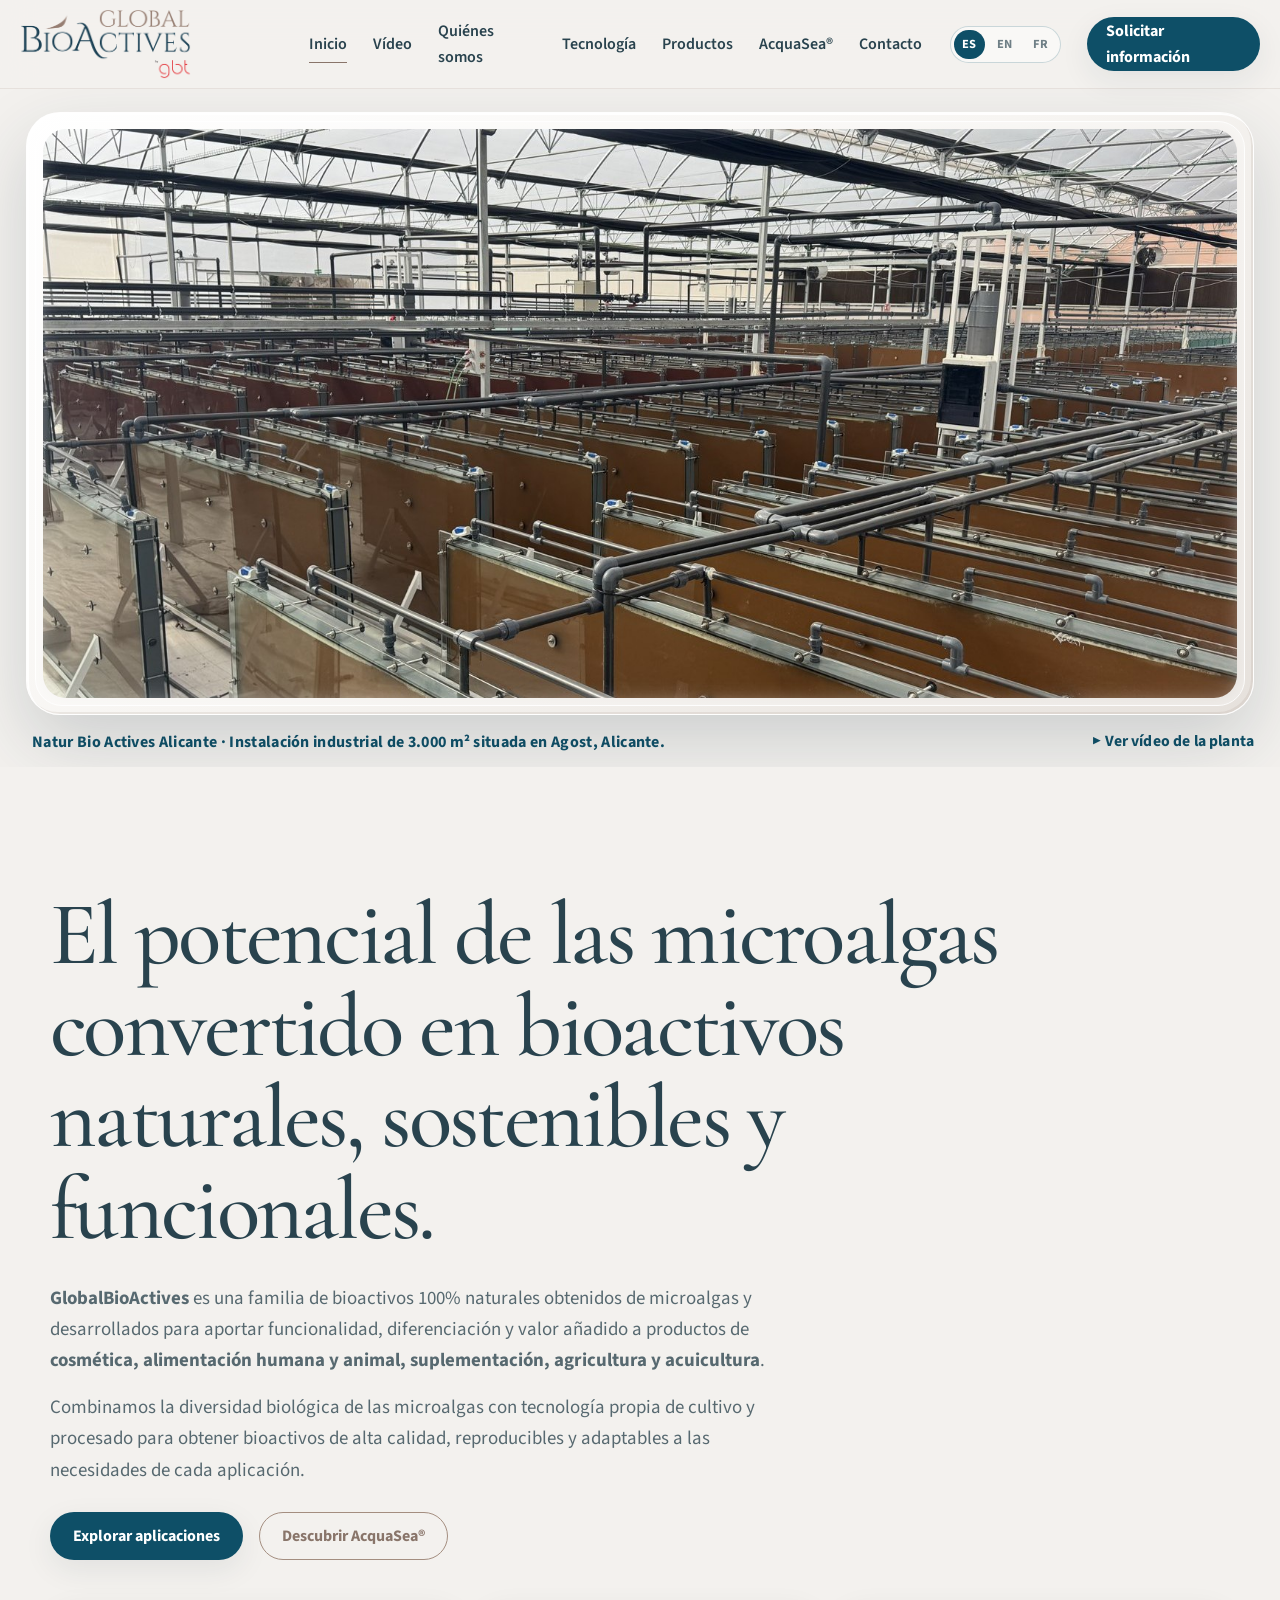
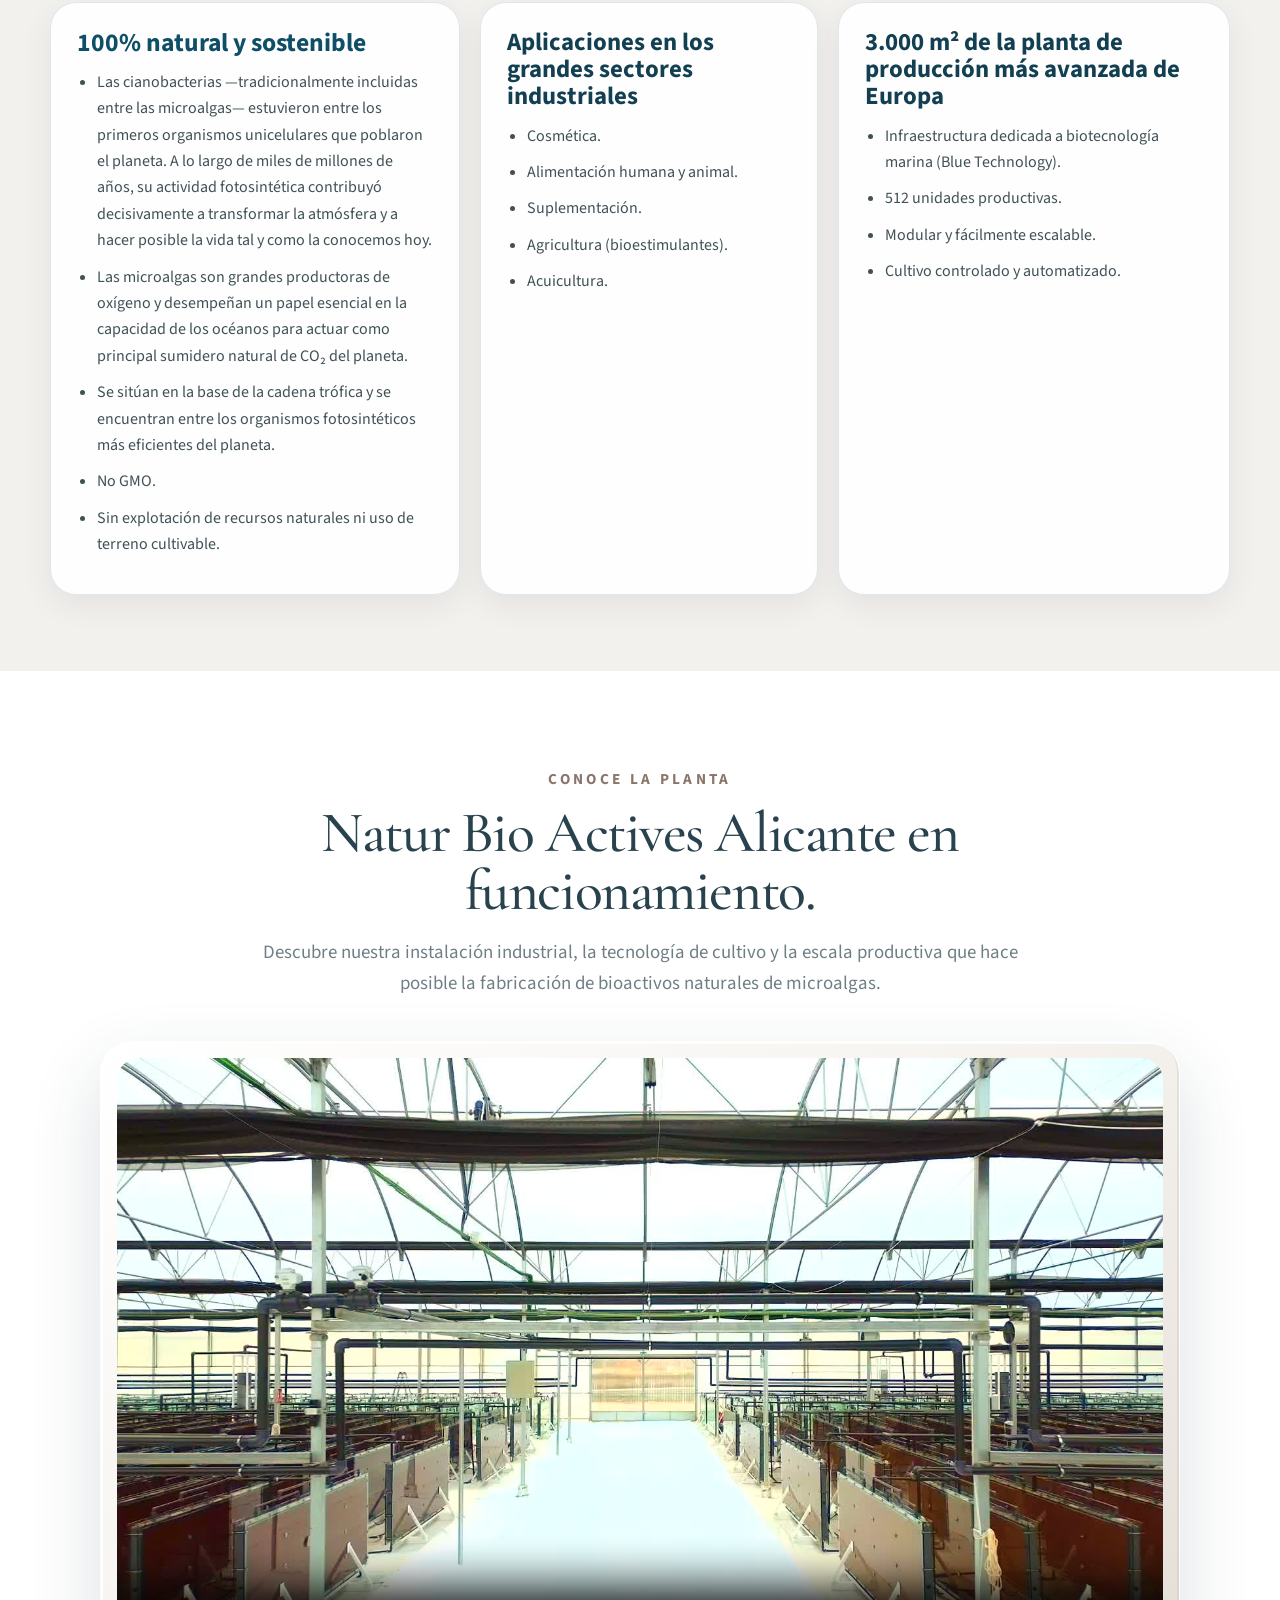
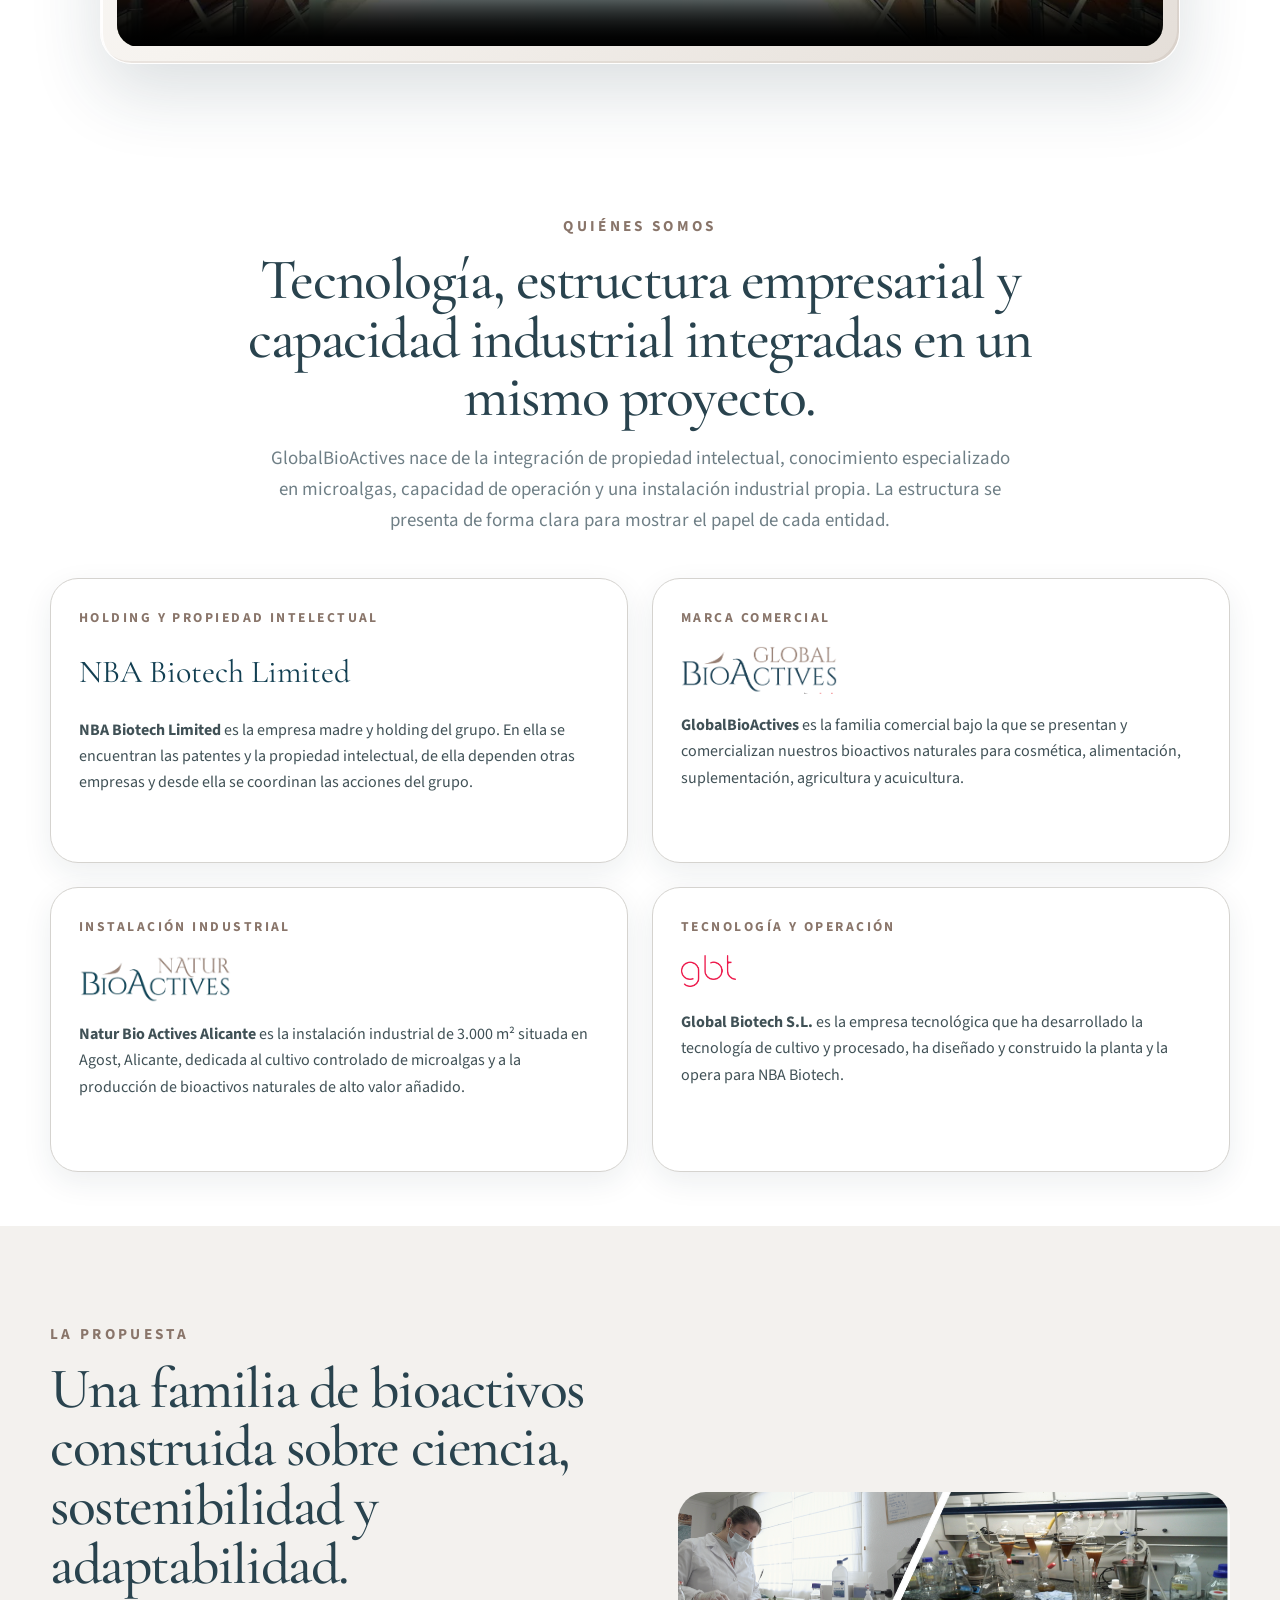
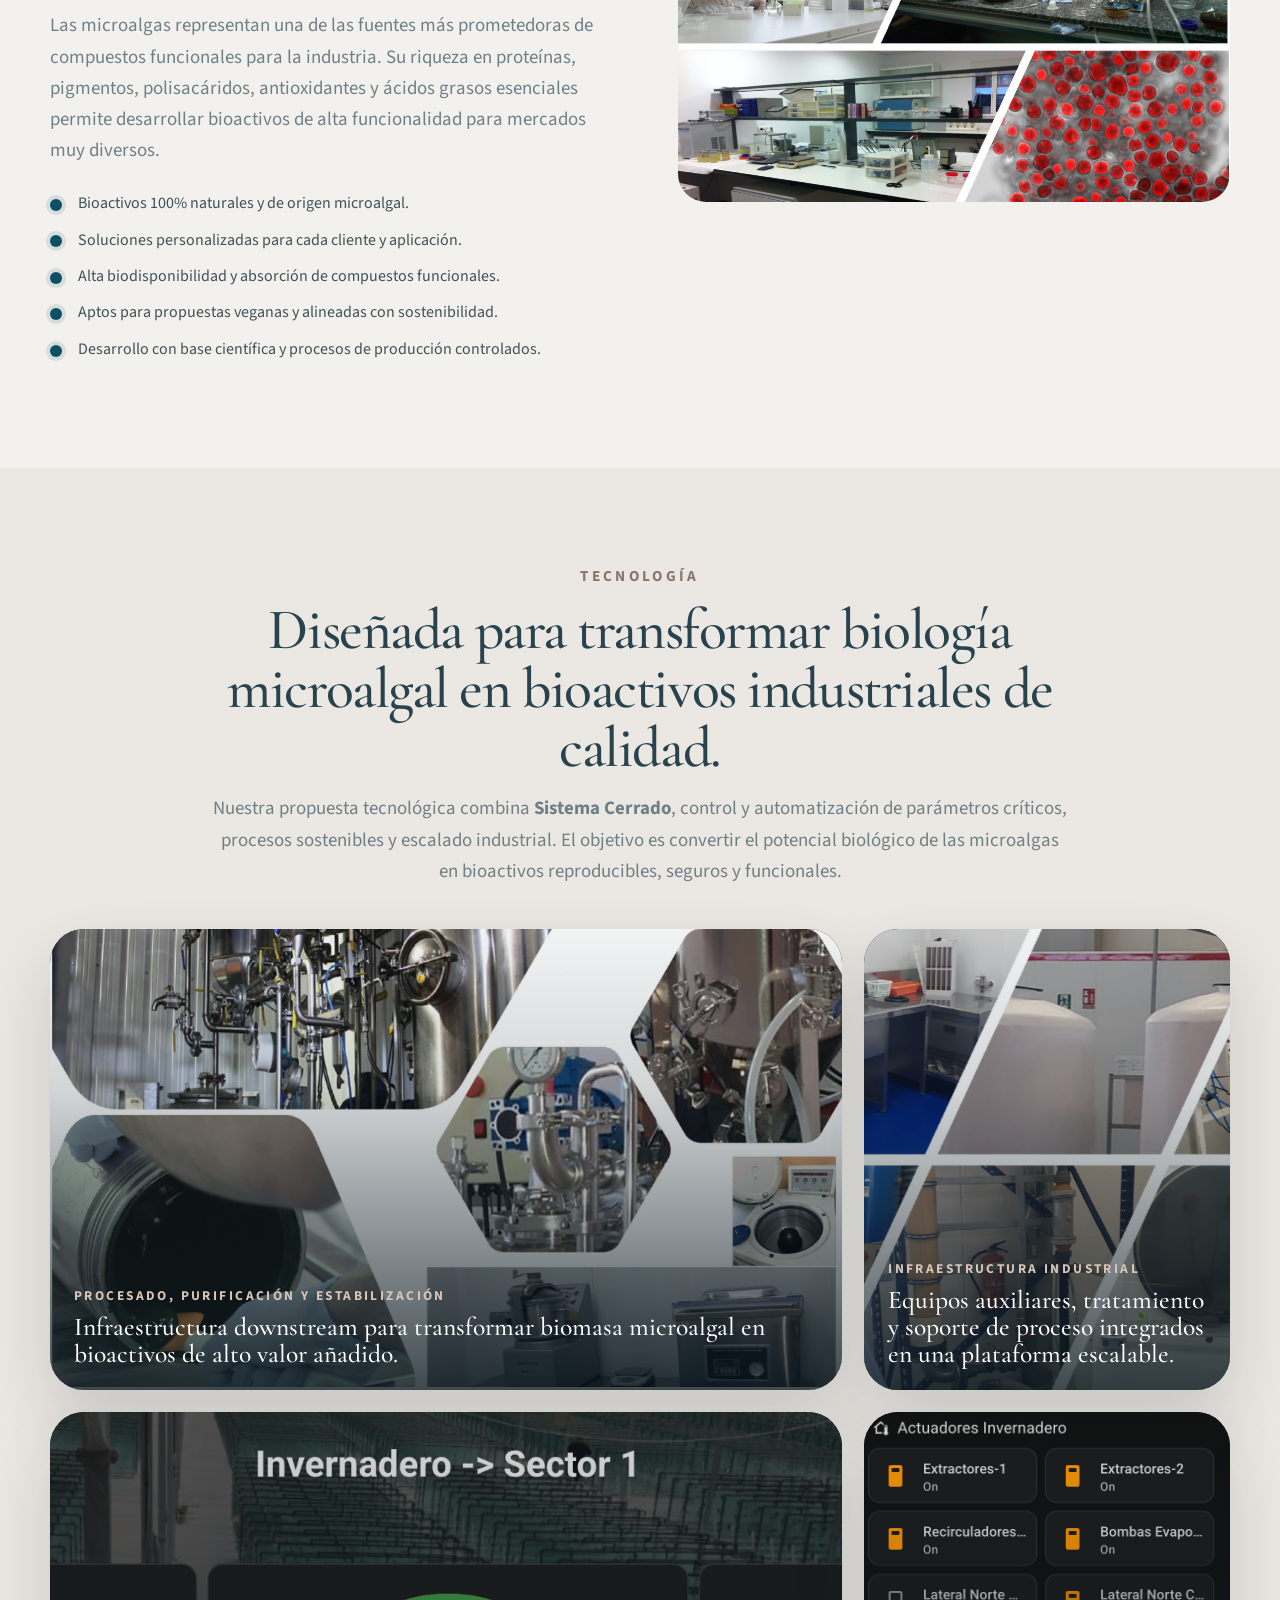
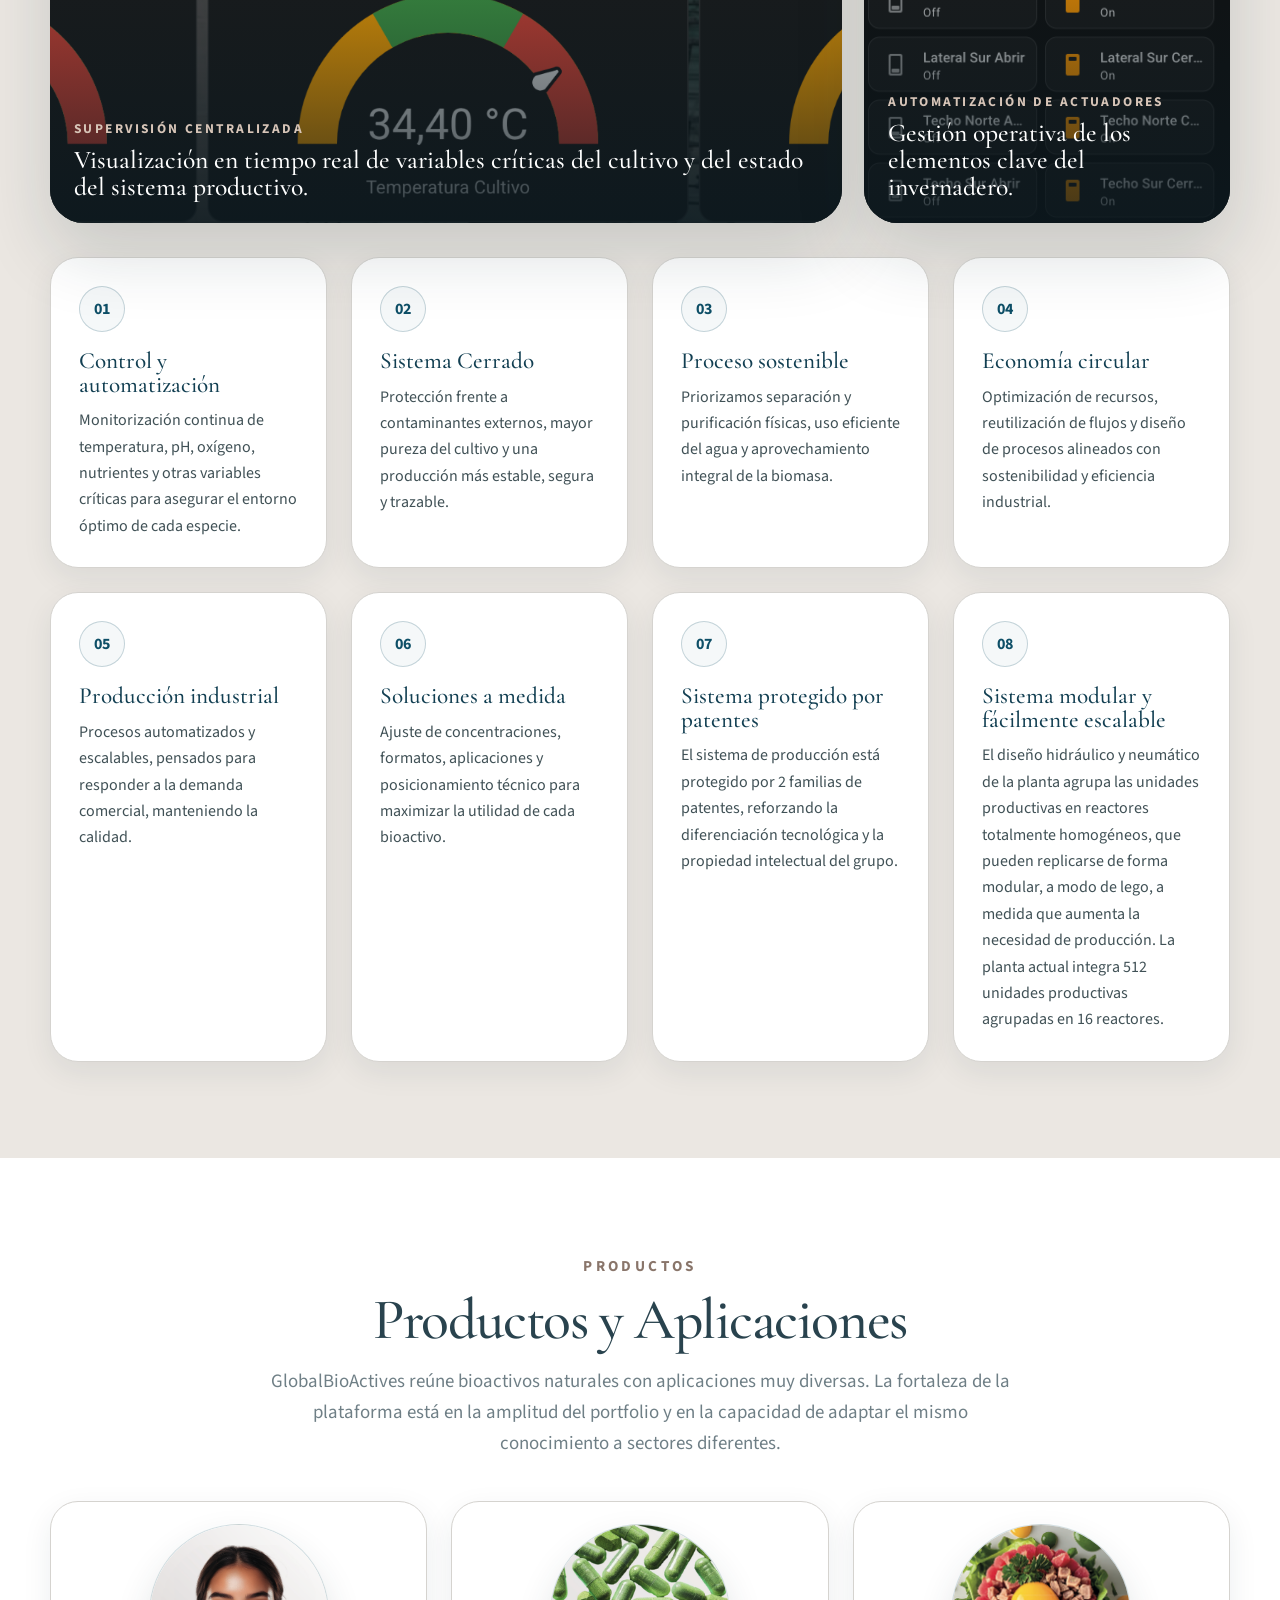
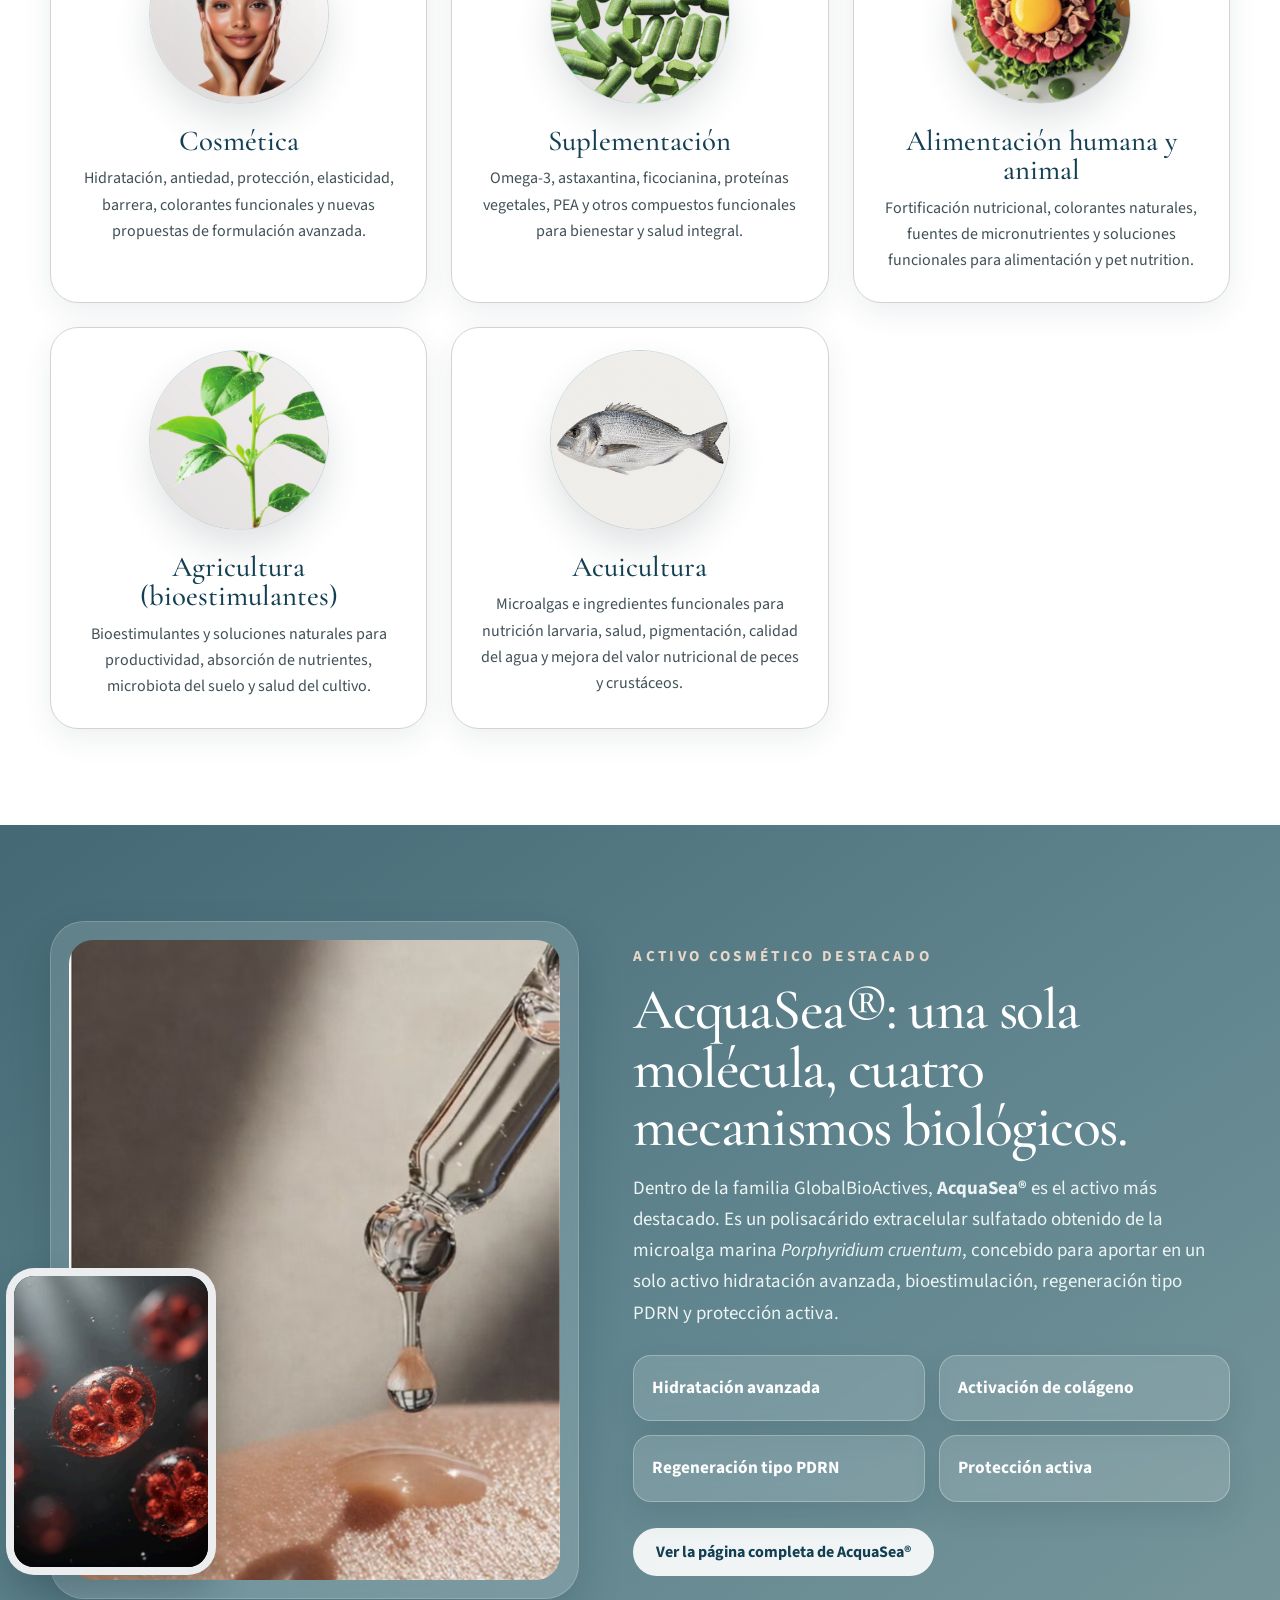
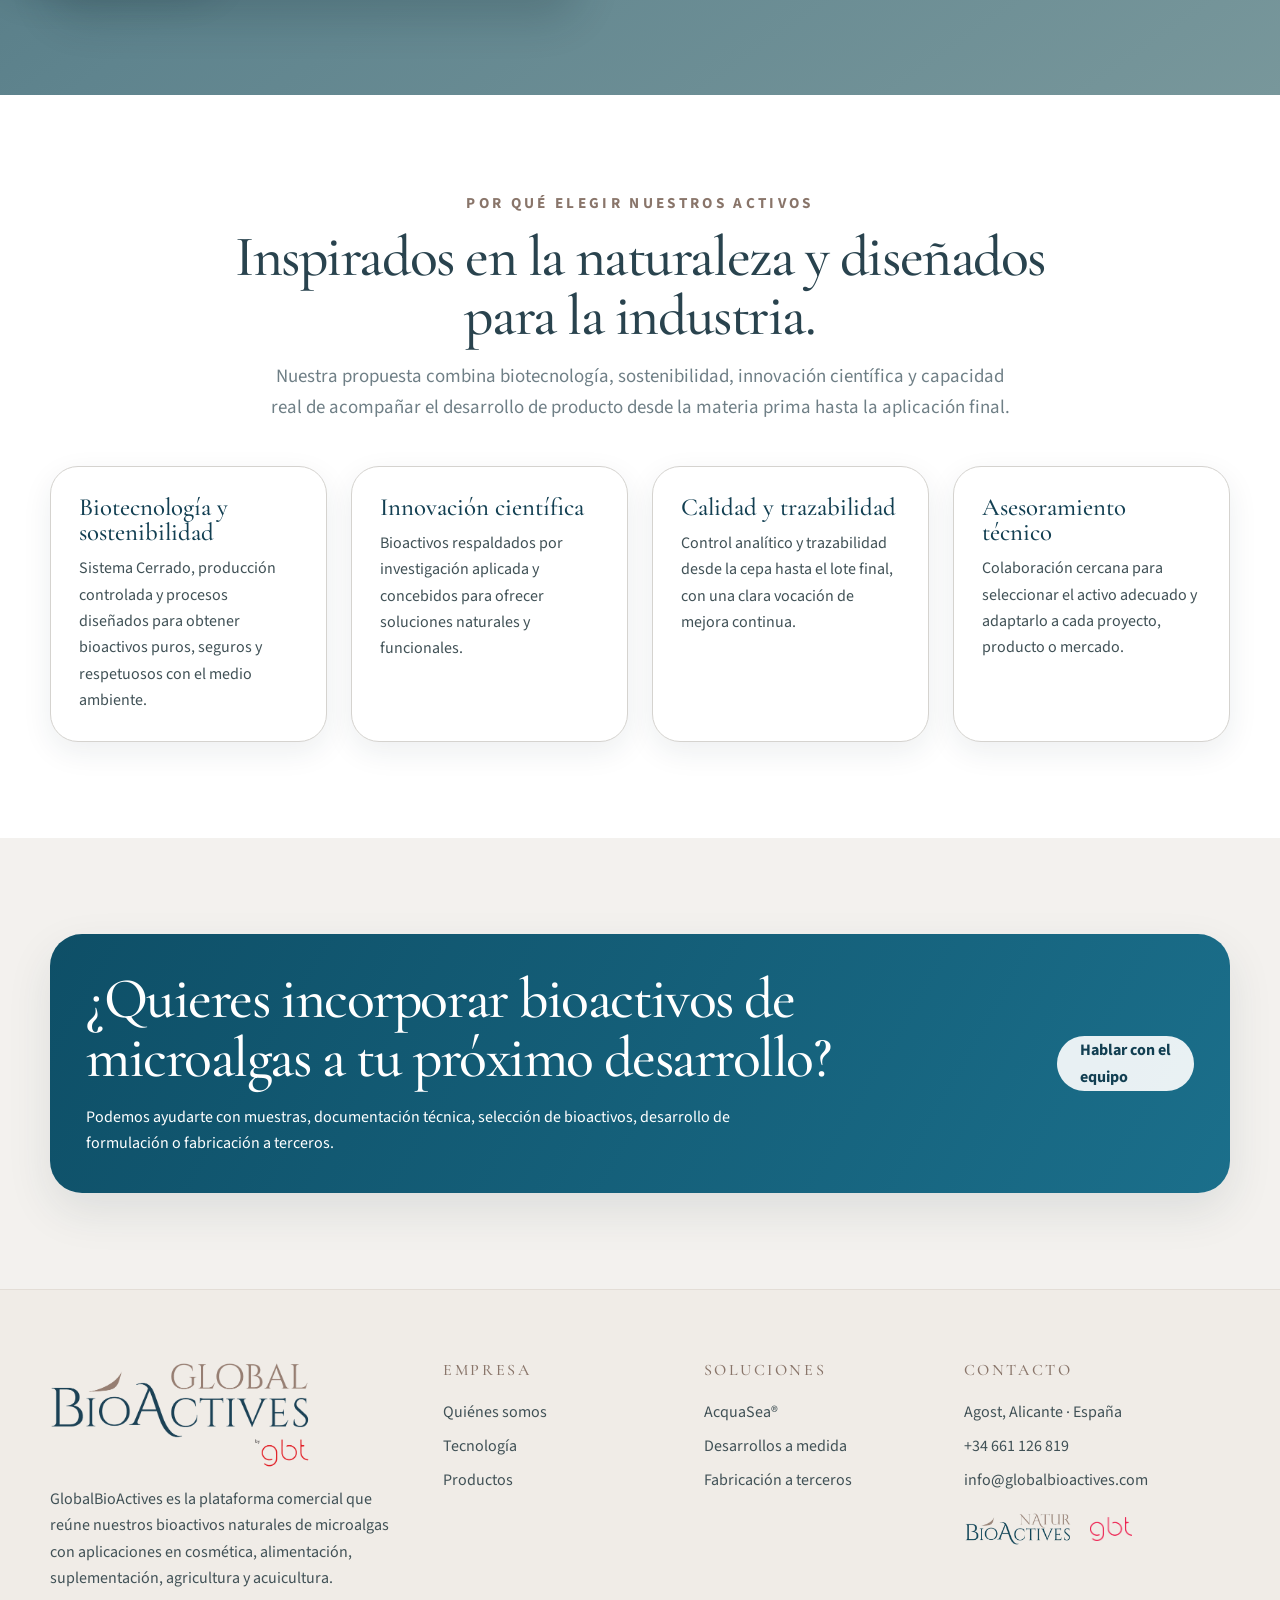
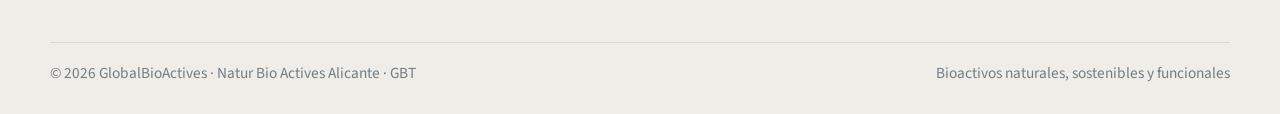
==== index.html @ 3f1a665c "Add files via upload" ====
<!DOCTYPE html>

<html lang="es">
<head>
<meta charset="utf-8"/>
<meta content="width=device-width,initial-scale=1" name="viewport"/>
<title>GlobalBioActives | Bioactivos naturales de microalgas</title>
<meta content="GlobalBioActives es una familia de bioactivos 100% naturales de microalgas para cosmética, alimentación, suplementación, agricultura y acuicultura." name="description"/>
<link href="https://fonts.googleapis.com" rel="preconnect"/>
<link crossorigin="" href="https://fonts.gstatic.com" rel="preconnect"/>
<link href="https://fonts.googleapis.com/css2?family=Cormorant+Garamond:wght@400;500;600;700&amp;family=Source+Sans+3:wght@300;400;600;700&amp;display=swap" rel="stylesheet"/>
<link href="styles.css" rel="stylesheet"/>
<link href="index.html" hreflang="es" rel="alternate"/><link href="en/index.html" hreflang="en" rel="alternate"/><link href="fr/index.html" hreflang="fr" rel="alternate"/></head>
<body>
<header class="site-header">
<div class="nav-wrap">
<a aria-label="GlobalBioActives" class="logo" href="index.html">
<img alt="GlobalBioActives by GBT" src="assets/logo-globalbioactives.png"/>
</a>
<button aria-label="Abrir menú" class="menu-toggle"><span></span><span></span><span></span></button>
<nav class="main-nav">
<a class="active" href="index.html">Inicio</a>
<a href="#video-planta">Vídeo</a>
<a href="#quienes-somos">Quiénes somos</a>
<a href="#tecnologia">Tecnología</a>
<a href="#aplicaciones">Productos</a>
<a href="cosmetica.html">AcquaSea®</a>
<a href="contacto.html">Contacto</a>
<div aria-label="Selector de idioma" class="language-switcher"><a class="active-lang" href="index.html">ES</a><a href="en/index.html">EN</a><a href="fr/index.html">FR</a></div><a class="btn btn-primary nav-cta" href="contacto.html">Solicitar información</a>
</nav>
</div>
</header>
<main>
<section aria-label="Natur Bio Actives Alicante" class="opening-photo">
<div class="opening-photo-wrap">
<figure class="opening-figure">
<div class="opening-photo-frame">
<img alt="Vista general de la planta Natur Bio Actives Alicante" src="img/planta-1-wide.jpg"/>
</div>
<figcaption class="opening-photo-note"><span class="opening-photo-label">Natur Bio Actives Alicante · Instalación industrial de 3.000 m² situada en Agost, Alicante.</span><a class="video-link" href="#video-planta">▶ Ver vídeo de la planta</a></figcaption>
</figure>
</div>
</section>
<section class="hero">
<div class="hero-inner">
<div class="hero-copy">
<h1>El potencial de las microalgas convertido en bioactivos naturales, sostenibles y funcionales.</h1>
<p class="lead"><strong>GlobalBioActives</strong> es una familia de bioactivos 100% naturales obtenidos de microalgas y desarrollados para aportar funcionalidad, diferenciación y valor añadido a productos de <strong>cosmética, alimentación humana y animal, suplementación, agricultura y acuicultura</strong>.</p>
<p class="lead">Combinamos la diversidad biológica de las microalgas con tecnología propia de cultivo y procesado para obtener bioactivos de alta calidad, reproducibles y adaptables a las necesidades de cada aplicación.</p>
<div class="hero-actions">
<a class="btn btn-primary" href="#aplicaciones">Explorar aplicaciones</a>
<a class="btn btn-outline-dark" href="cosmetica.html">Descubrir AcquaSea®</a>
</div>
</div>
<div class="hero-summary">
<article class="summary-card"><h3 class="summary-title summary-title-sans">100% natural y sostenible</h3><ul><li>Las cianobacterias —tradicionalmente incluidas entre las microalgas— estuvieron entre los primeros organismos unicelulares que poblaron el planeta. A lo largo de miles de millones de años, su actividad fotosintética contribuyó decisivamente a transformar la atmósfera y a hacer posible la vida tal y como la conocemos hoy.</li><li>Las microalgas son grandes productoras de oxígeno y desempeñan un papel esencial en la capacidad de los océanos para actuar como principal sumidero natural de CO₂ del planeta.</li><li>Se sitúan en la base de la cadena trófica y se encuentran entre los organismos fotosintéticos más eficientes del planeta.</li><li>No GMO.</li><li>Sin explotación de recursos naturales ni uso de terreno cultivable.</li></ul></article>
<article class="summary-card"><h3 class="summary-title summary-title-sans">Aplicaciones en los grandes sectores industriales</h3><ul><li>Cosmética.</li><li>Alimentación humana y animal.</li><li>Suplementación.</li><li>Agricultura (bioestimulantes).</li><li>Acuicultura.</li></ul></article>
<article class="summary-card summary-card-wide"><h3 class="summary-title summary-title-sans">3.000 m² de la planta de producción más avanzada de Europa</h3><ul><li>Infraestructura dedicada a biotecnología marina (Blue Technology).</li><li>512 unidades productivas.</li><li>Modular y fácilmente escalable.</li><li>Cultivo controlado y automatizado.</li></ul></article>
</div>
</div>
</section>
<section class="section video-section" id="video-planta">
<div class="container">
<div class="section-head center">
<div class="eyebrow">Conoce la planta</div>
<h2>Natur Bio Actives Alicante en funcionamiento.</h2>
<p class="lead">Descubre nuestra instalación industrial, la tecnología de cultivo y la escala productiva que hace posible la fabricación de bioactivos naturales de microalgas.</p>
</div>
<div class="video-frame">
<video controls="" playsinline="" poster="video/poster-planta.jpg" preload="metadata">
<source src="video/natur-bio-actives-alicante.mp4" type="video/mp4"/>
          Tu navegador no permite reproducir este vídeo.
        </video>
</div>
</div>
</section>
<section class="section-sm bg-white" id="quienes-somos">
<div class="container">
<div class="section-head center">
<div class="eyebrow">Quiénes somos</div>
<h2>Tecnología, estructura empresarial y capacidad industrial integradas en un mismo proyecto.</h2>
<p class="lead">GlobalBioActives nace de la integración de propiedad intelectual, conocimiento especializado en microalgas, capacidad de operación y una instalación industrial propia. La estructura se presenta de forma clara para mostrar el papel de cada entidad.</p>
</div>
<div class="brand-ecosystem four-up brand-ordered">
<article class="brand-card">
<div class="mini-label">Holding y propiedad intelectual</div>
<div class="text-logo">NBA Biotech Limited</div>
<p><strong>NBA Biotech Limited</strong> es la empresa madre y holding del grupo. En ella se encuentran las patentes y la propiedad intelectual, de ella dependen otras empresas y desde ella se coordinan las acciones del grupo.</p>
</article>
<article class="brand-card">
<div class="mini-label">Marca comercial</div>
<img alt="GlobalBioActives" src="assets/logo-global-wordmark.png"/>
<p><strong>GlobalBioActives</strong> es la familia comercial bajo la que se presentan y comercializan nuestros bioactivos naturales para cosmética, alimentación, suplementación, agricultura y acuicultura.</p>
</article>
<article class="brand-card">
<div class="mini-label">Instalación industrial</div>
<img alt="Natur BioActives" src="assets/logo-naturbioactives.png"/>
<p><strong>Natur Bio Actives Alicante</strong> es la instalación industrial de 3.000 m² situada en Agost, Alicante, dedicada al cultivo controlado de microalgas y a la producción de bioactivos naturales de alto valor añadido.</p>
</article>
<article class="brand-card">
<div class="mini-label">Tecnología y operación</div>
<img alt="GBT" class="logo-gbt" src="assets/logo-gbt.png"/>
<p><strong>Global Biotech S.L.</strong> es la empresa tecnológica que ha desarrollado la tecnología de cultivo y procesado, ha diseñado y construido la planta y la opera para NBA Biotech.</p>
</article>
</div>
</div>
</section>
<section class="section">
<div class="container">
<div class="split">
<div>
<div class="eyebrow">La propuesta</div>
<h2>Una familia de bioactivos construida sobre ciencia, sostenibilidad y adaptabilidad.</h2>
<p class="lead">Las microalgas representan una de las fuentes más prometedoras de compuestos funcionales para la industria. Su riqueza en proteínas, pigmentos, polisacáridos, antioxidantes y ácidos grasos esenciales permite desarrollar bioactivos de alta funcionalidad para mercados muy diversos.</p>
<ul class="checks">
<li>Bioactivos 100% naturales y de origen microalgal.</li>
<li>Soluciones personalizadas para cada cliente y aplicación.</li>
<li>Alta biodisponibilidad y absorción de compuestos funcionales.</li>
<li>Aptos para propuestas veganas y alineadas con sostenibilidad.</li>
<li>Desarrollo con base científica y procesos de producción controlados.</li>
</ul>
</div>
<div class="proposal-visual">
<img alt="Laboratorio y capacidades analíticas" src="img/proposal-lab.png"/>
</div>
</div>
</div>
</section>
<section class="section bg-paper-2" id="tecnologia">
<div class="container">
<div class="section-head center">
<div class="eyebrow">Tecnología</div>
<h2>Diseñada para transformar biología microalgal en bioactivos industriales de calidad.</h2>
<p class="lead">Nuestra propuesta tecnológica combina <strong>Sistema Cerrado</strong>, control y automatización de parámetros críticos, procesos sostenibles y escalado industrial. El objetivo es convertir el potencial biológico de las microalgas en bioactivos reproducibles, seguros y funcionales.</p>
</div>
<div aria-label="Tecnología, proceso y sistema de control" class="technology-showcase">
<article class="tech-tile tech-tile-process-main">
<img alt="Proceso tecnológico y equipos de procesado" src="img/process-1.png"/>
<div class="tech-tile-caption"><span>Procesado, purificación y estabilización</span><strong>Infraestructura downstream para transformar biomasa microalgal en bioactivos de alto valor añadido.</strong></div>
</article>
<article class="tech-tile tech-tile-process-secondary">
<img alt="Infraestructura auxiliar y equipos de proceso" src="img/process-2.png"/>
<div class="tech-tile-caption"><span>Infraestructura industrial</span><strong>Equipos auxiliares, tratamiento y soporte de proceso integrados en una plataforma escalable.</strong></div>
</article>
<article class="tech-tile tech-tile-control-wide">
<img alt="Sistema de control y monitorización del invernadero" src="img/control-metrics.png"/>
<div class="tech-tile-caption"><span>Supervisión centralizada</span><strong>Visualización en tiempo real de variables críticas del cultivo y del estado del sistema productivo.</strong></div>
</article>
<article class="tech-tile tech-tile-control-panel">
<img alt="Control de actuadores del invernadero" src="img/control-1.png"/>
<div class="tech-tile-caption"><span>Automatización de actuadores</span><strong>Gestión operativa de los elementos clave del invernadero.</strong></div>
</article>
</div>
<div class="technology-principles grid grid-4">
<article class="card">
<div class="number">01</div>
<h3>Control y automatización</h3>
<p>Monitorización continua de temperatura, pH, oxígeno, nutrientes y otras variables críticas para asegurar el entorno óptimo de cada especie.</p>
</article>
<article class="card">
<div class="number">02</div>
<h3>Sistema Cerrado</h3>
<p>Protección frente a contaminantes externos, mayor pureza del cultivo y una producción más estable, segura y trazable.</p>
</article>
<article class="card">
<div class="number">03</div>
<h3>Proceso sostenible</h3>
<p>Priorizamos separación y purificación físicas, uso eficiente del agua y aprovechamiento integral de la biomasa.</p>
</article>
<article class="card">
<div class="number">04</div>
<h3>Economía circular</h3>
<p>Optimización de recursos, reutilización de flujos y diseño de procesos alineados con sostenibilidad y eficiencia industrial.</p>
</article>
<article class="card">
<div class="number">05</div>
<h3>Producción industrial</h3>
<p>Procesos automatizados y escalables, pensados para responder a la demanda comercial, manteniendo la calidad.</p>
</article>
<article class="card">
<div class="number">06</div>
<h3>Soluciones a medida</h3>
<p>Ajuste de concentraciones, formatos, aplicaciones y posicionamiento técnico para maximizar la utilidad de cada bioactivo.</p>
</article>
<article class="card">
<div class="number">07</div>
<h3>Sistema protegido por patentes</h3>
<p>El sistema de producción está protegido por 2 familias de patentes, reforzando la diferenciación tecnológica y la propiedad intelectual del grupo.</p>
</article>
<article class="card">
<div class="number">08</div>
<h3>Sistema modular y fácilmente escalable</h3>
<p>El diseño hidráulico y neumático de la planta agrupa las unidades productivas en reactores totalmente homogéneos, que pueden replicarse de forma modular, a modo de lego, a medida que aumenta la necesidad de producción. La planta actual integra 512 unidades productivas agrupadas en 16 reactores.</p>
</article>
</div>
</div>
</section>
<section class="section bg-white" id="aplicaciones">
<div class="container">
<div class="section-head center">
<div class="eyebrow">Productos</div>
<h2>Productos y Aplicaciones</h2>
<p class="lead">GlobalBioActives reúne bioactivos naturales con aplicaciones muy diversas. La fortaleza de la plataforma está en la amplitud del portfolio y en la capacidad de adaptar el mismo conocimiento a sectores diferentes.</p>
</div>
<div class="applications-grid">
<article class="card app-card">
<div class="app-badge"><img alt="Aplicación cosmética" src="assets/app-cosmetic.png"/></div>
<h3>Cosmética</h3>
<p>Hidratación, antiedad, protección, elasticidad, barrera, colorantes funcionales y nuevas propuestas de formulación avanzada.</p>
</article>
<article class="card app-card">
<div class="app-badge"><img alt="Aplicación en suplementación" src="assets/app-supplementation.png"/></div>
<h3>Suplementación</h3>
<p>Omega‑3, astaxantina, ficocianina, proteínas vegetales, PEA y otros compuestos funcionales para bienestar y salud integral.</p>
</article>
<article class="card app-card">
<div class="app-badge"><img alt="Aplicación en alimentación humana y animal" src="assets/app-food-animal.png"/></div>
<h3>Alimentación humana y animal</h3>
<p>Fortificación nutricional, colorantes naturales, fuentes de micronutrientes y soluciones funcionales para alimentación y pet nutrition.</p>
</article>
<article class="card app-card">
<div class="app-badge"><img alt="Aplicación en agricultura" src="assets/app-agriculture.png"/></div>
<h3>Agricultura (bioestimulantes)</h3>
<p>Bioestimulantes y soluciones naturales para productividad, absorción de nutrientes, microbiota del suelo y salud del cultivo.</p>
</article>
<article class="card app-card">
<div class="app-badge"><img alt="Aplicación en acuicultura" src="assets/app-aquaculture.png"/></div>
<h3>Acuicultura</h3>
<p>Microalgas e ingredientes funcionales para nutrición larvaria, salud, pigmentación, calidad del agua y mejora del valor nutricional de peces y crustáceos.</p>
</article>
</div>
</div>
</section>
<section class="section bg-dark acqua-section">
<div class="container">
<div class="split reverse acqua-highlight">
<div class="acqua-visual">
<div class="acqua-product-frame"><img alt="Aplicación cosmética premium basada en AcquaSea" src="img/serum-dropper.png"/></div>
<div class="acqua-cell-inset"><img alt="Visual conceptual de Porphyridium cruentum" src="img/red-cell.png"/></div>
</div>
<div>
<div class="eyebrow">Activo cosmético destacado</div>
<h2>AcquaSea®: una sola molécula, cuatro mecanismos biológicos.</h2>
<p class="lead">Dentro de la familia GlobalBioActives, <strong>AcquaSea®</strong> es el activo más destacado. Es un polisacárido extracelular sulfatado obtenido de la microalga marina <em>Porphyridium cruentum</em>, concebido para aportar en un solo activo hidratación avanzada, bioestimulación, regeneración tipo PDRN y protección activa.</p>
<div class="eps-actions">
<div class="eps-action"><strong>Hidratación avanzada</strong></div>
<div class="eps-action"><strong>Activación de colágeno</strong></div>
<div class="eps-action"><strong>Regeneración tipo PDRN</strong></div>
<div class="eps-action"><strong>Protección activa</strong></div>
</div>
<div class="hero-actions">
<a class="btn btn-light" href="cosmetica.html">Ver la página completa de AcquaSea®</a>
</div>
</div>
</div>
</div>
</section>
<section class="section bg-white">
<div class="container">
<div class="section-head center">
<div class="eyebrow">Por qué elegir nuestros activos</div>
<h2>Inspirados en la naturaleza y diseñados para la industria.</h2>
<p class="lead">Nuestra propuesta combina biotecnología, sostenibilidad, innovación científica y capacidad real de acompañar el desarrollo de producto desde la materia prima hasta la aplicación final.</p>
</div>
<div class="grid grid-4">
<article class="card mini-card"><h3>Biotecnología y sostenibilidad</h3><p>Sistema Cerrado, producción controlada y procesos diseñados para obtener bioactivos puros, seguros y respetuosos con el medio ambiente.</p></article>
<article class="card mini-card"><h3>Innovación científica</h3><p>Bioactivos respaldados por investigación aplicada y concebidos para ofrecer soluciones naturales y funcionales.</p></article>
<article class="card mini-card"><h3>Calidad y trazabilidad</h3><p>Control analítico y trazabilidad desde la cepa hasta el lote final, con una clara vocación de mejora continua.</p></article>
<article class="card mini-card"><h3>Asesoramiento técnico</h3><p>Colaboración cercana para seleccionar el activo adecuado y adaptarlo a cada proyecto, producto o mercado.</p></article>
</div>
</div>
</section>
<section class="section">
<div class="container">
<div class="cta">
<div>
<h2>¿Quieres incorporar bioactivos de microalgas a tu próximo desarrollo?</h2>
<p>Podemos ayudarte con muestras, documentación técnica, selección de bioactivos, desarrollo de formulación o fabricación a terceros.</p>
</div>
<a class="btn btn-light" href="contacto.html">Hablar con el equipo</a>
</div>
</div>
</section>
</main>
<footer class="site-footer">
<div class="container">
<div class="footer-grid">
<div>
<div class="footer-logo"><img alt="GlobalBioActives by gbt" src="assets/logo-globalbioactives.png"/></div>
<p>GlobalBioActives es la plataforma comercial que reúne nuestros bioactivos naturales de microalgas con aplicaciones en cosmética, alimentación, suplementación, agricultura y acuicultura.</p>
</div>
<div>
<h4>Empresa</h4>
<a href="#quienes-somos">Quiénes somos</a>
<a href="#tecnologia">Tecnología</a>
<a href="#aplicaciones">Productos</a>
</div>
<div>
<h4>Soluciones</h4>
<a href="cosmetica.html">AcquaSea®</a>
<a href="contacto.html">Desarrollos a medida</a>
<a href="contacto.html">Fabricación a terceros</a>
</div>
<div class="footer-contact">
<h4>Contacto</h4>
<a class="footer-line" href="#">Agost, Alicante · España</a>
<a class="footer-line" href="tel:+34661126819">+34 661 126 819</a>
<a class="footer-line" href="mailto:info@globalbioactives.com">info@globalbioactives.com</a>
<div class="footer-partners footer-partners-right">
<img alt="Natur BioActives" src="assets/logo-naturbioactives.png"/>
<img alt="GBT" class="logo-gbt" src="assets/logo-gbt.png"/>
</div>
</div>
</div>
<div class="footer-bottom">
<span>© 2026 GlobalBioActives · Natur Bio Actives Alicante · GBT</span>
<span>Bioactivos naturales, sostenibles y funcionales</span>
</div>
</div>
</footer>
<script src="script.js"></script>
</body>
</html>
---- styles.css ----
:root{
  --paper:#f3f1ee;
  --paper-2:#ebe7e2;
  --white:#ffffff;
  --teal:#0e4f67;
  --teal-deep:#123f52;
  --taupe:#a48e80;
  --taupe-deep:#89756a;
  --text:#405156;
  --heading:#29434e;
  --muted:#6f7f86;
  --line:#d5d3cf;
  --red:#e22429;
  --shadow:0 18px 45px rgba(31,56,66,.10);
  --shadow-soft:0 10px 30px rgba(31,56,66,.08);
  --radius:24px;
  --radius-sm:16px;
  --max:1180px;
}
*{box-sizing:border-box}
html{scroll-behavior:smooth}
body{margin:0;font-family:"Source Sans 3",Arial,sans-serif;background:var(--paper);color:var(--text);line-height:1.65}
a{text-decoration:none;color:inherit}
img{max-width:100%;display:block}
h1,h2,h3,h4{margin:0 0 16px;font-family:"Cormorant Garamond",Georgia,serif;color:var(--heading);line-height:1.02;font-weight:500}
h1{font-size:clamp(3.2rem,7vw,6rem);letter-spacing:-.03em}
h2{font-size:clamp(2.5rem,4.5vw,4.2rem);letter-spacing:-.025em}
h3{font-size:2rem}
h4{font-size:1.25rem}
p{margin:0 0 16px;color:var(--text)}
strong{font-weight:700}
small{font-size:.9rem}
.container{width:min(var(--max),calc(100% - 48px));margin:auto}
.section{padding:96px 0}
.section-sm{padding:54px 0}
.bg-white{background:var(--white)}
.bg-paper-2{background:var(--paper-2)}
.bg-dark{background:linear-gradient(160deg,#133f4d,#0a2f3e);color:#eef4f6}
.bg-dark h2,.bg-dark h3{color:#fff}
.bg-dark p,.bg-dark li{color:#d4e2e7}
.lead{font-size:1.18rem;color:var(--muted);max-width:760px}
.eyebrow{font-size:.95rem;letter-spacing:.22em;text-transform:uppercase;color:var(--taupe-deep);font-weight:700;margin-bottom:12px}
.section-head{max-width:860px;margin-bottom:42px}
.section-head.center{text-align:center;margin-left:auto;margin-right:auto}
.section-head.center .lead{margin-left:auto;margin-right:auto}

.site-header{position:fixed;top:0;left:0;right:0;z-index:100;background:rgba(243,241,238,.92);backdrop-filter:blur(16px);border-bottom:1px solid rgba(165,149,138,.18)}
.nav-wrap{width:min(1280px,calc(100% - 40px));height:88px;margin:auto;display:flex;align-items:center;justify-content:space-between;gap:24px}
.logo{display:flex;align-items:center;gap:14px;min-width:0}
.logo img{width:260px;max-width:46vw;height:auto}
.logo-tag{display:flex;flex-direction:column;gap:2px;font-size:.86rem;color:var(--muted)}
.logo-tag strong{font-size:.96rem;color:var(--taupe-deep);letter-spacing:.08em;text-transform:uppercase}
.main-nav{display:flex;align-items:center;gap:26px;font-size:1rem;font-weight:600;color:var(--heading)}
.main-nav a{position:relative}
.main-nav a:not(.btn):after{content:"";position:absolute;left:0;bottom:-6px;width:0;height:1px;background:var(--taupe-deep);transition:.25s}
.main-nav a:hover:after,.main-nav a.active:after{width:100%}
.menu-toggle{display:none;background:none;border:0;padding:8px}
.menu-toggle span{display:block;width:24px;height:2px;background:var(--heading);margin:5px 0}

.btn{display:inline-flex;align-items:center;justify-content:center;gap:10px;min-height:48px;padding:0 22px;border-radius:999px;border:1px solid transparent;font-size:1rem;font-weight:700;transition:.22s ease}
.btn:hover{transform:translateY(-2px)}
.btn-primary{background:var(--teal);color:#fff;box-shadow:var(--shadow-soft)}
.btn-secondary{background:var(--taupe);color:#fff}
.btn-light{background:rgba(255,255,255,.9);color:var(--teal-deep)}
.btn-outline{border-color:rgba(255,255,255,.6);color:#fff}
.btn-outline-dark{border-color:var(--taupe);color:var(--taupe-deep);background:transparent}
.nav-cta{min-height:42px;padding:0 18px}

.hero,.page-hero{position:relative;overflow:hidden;padding-top:88px}
.hero{min-height:100vh;background:linear-gradient(110deg,rgba(243,241,238,.92) 0%,rgba(243,241,238,.88) 45%,rgba(243,241,238,.55) 100%),url('img/planta-1-wide.jpg') center/cover no-repeat;display:flex;align-items:center}
.page-hero{min-height:76vh;background:linear-gradient(120deg,rgba(243,241,238,.95),rgba(243,241,238,.74)),url('img/planta-2-wide.jpg') center/cover no-repeat;display:flex;align-items:center}
.hero-inner{width:min(var(--max),calc(100% - 48px));margin:auto;padding:72px 0 92px;position:relative;z-index:2}
.hero-grid{display:grid;grid-template-columns:minmax(0,1.15fr) minmax(360px,.85fr);gap:52px;align-items:center}
.hero-brand{max-width:560px;margin-bottom:20px}
.hero-kicker{font-size:1.08rem;color:var(--teal);font-weight:700;letter-spacing:.04em;margin-bottom:12px}
.hero p.lead{color:#576970;max-width:760px}
.hero-actions{display:flex;gap:16px;flex-wrap:wrap;margin-top:26px}
.hero-panel{background:rgba(255,255,255,.72);border:1px solid rgba(14,79,103,.16);backdrop-filter:blur(8px);border-radius:32px;padding:28px;box-shadow:var(--shadow)}
.hero-panel h3{font-size:2.15rem;color:var(--teal-deep)}
.hero-panel ul{padding-left:18px;margin:18px 0 0}
.hero-panel li{margin-bottom:8px;color:var(--text)}
.breadcrumb{font-size:.95rem;color:var(--muted);margin-bottom:10px}

.stat-row{display:grid;grid-template-columns:repeat(4,1fr);gap:18px;margin-top:38px}
.stat-card{background:rgba(255,255,255,.82);border:1px solid rgba(165,149,138,.18);border-radius:22px;padding:18px 18px 16px;box-shadow:var(--shadow-soft)}
.stat-card strong{display:block;font-size:2rem;line-height:1;color:var(--teal);margin-bottom:8px}
.stat-card span{display:block;color:var(--muted);font-size:.98rem}

.brand-ecosystem{display:grid;grid-template-columns:repeat(3,1fr);gap:24px}
.brand-card{background:var(--white);border:1px solid var(--line);border-radius:28px;padding:28px;box-shadow:var(--shadow-soft)}
.brand-card .mini-label{font-size:.85rem;letter-spacing:.18em;text-transform:uppercase;color:var(--taupe-deep);font-weight:700;margin-bottom:16px}
.brand-card img{height:52px;width:auto;object-fit:contain;margin-bottom:18px}
.brand-card img.logo-gbt{height:24px;width:auto}
.brand-card p{margin-bottom:0}

.split{display:grid;grid-template-columns:minmax(0,1.02fr) minmax(0,.98fr);gap:54px;align-items:center}
.split.reverse{grid-template-columns:minmax(0,.94fr) minmax(0,1.06fr)}
.image-frame{background:var(--white);padding:18px;border-radius:34px;box-shadow:var(--shadow);border:1px solid rgba(165,149,138,.14)}
.image-frame img{border-radius:24px;width:100%;object-fit:cover}
.checks{list-style:none;padding:0;margin:24px 0 0}
.checks li{padding-left:28px;position:relative;margin-bottom:10px}
.checks li:before{content:"";position:absolute;left:0;top:.55em;width:12px;height:12px;border-radius:50%;background:var(--teal);box-shadow:0 0 0 4px rgba(14,79,103,.12)}

.grid{display:grid;gap:24px}
.grid-2{grid-template-columns:repeat(2,1fr)}
.grid-3{grid-template-columns:repeat(3,1fr)}
.grid-4{grid-template-columns:repeat(4,1fr)}
.card{background:var(--white);border:1px solid var(--line);border-radius:28px;padding:28px;box-shadow:var(--shadow-soft)}
.card h3{font-size:1.8rem;margin-bottom:10px;color:var(--teal-deep)}
.card p{margin-bottom:0}
.number{display:inline-flex;align-items:center;justify-content:center;width:46px;height:46px;border-radius:50%;border:1px solid rgba(14,79,103,.22);color:var(--teal);font-size:1rem;font-weight:700;margin-bottom:18px;background:rgba(14,79,103,.04)}

.sector-card{text-align:center;padding-top:22px}
.sector-badge{width:126px;height:126px;border-radius:50%;margin:0 auto 20px;border:1.5px solid rgba(14,79,103,.28);display:flex;align-items:center;justify-content:center;background:linear-gradient(180deg,#fff, #f4f6f7);box-shadow:0 22px 35px rgba(44,60,65,.12)}
.sector-badge span{width:102px;height:102px;border-radius:50%;display:flex;align-items:center;justify-content:center;font-size:1.05rem;font-weight:700;color:var(--teal);border:1px solid rgba(164,142,128,.25);background:#fff;padding:14px;line-height:1.15}
.sector-card p{font-size:1rem;color:var(--muted)}

.metric-grid{display:grid;grid-template-columns:repeat(4,1fr);gap:20px}
.metric{background:rgba(255,255,255,.08);border:1px solid rgba(255,255,255,.16);border-radius:26px;padding:24px}
.metric strong{display:block;font-size:2.4rem;line-height:1;margin-bottom:10px;color:#fff;font-family:"Cormorant Garamond",Georgia,serif}
.metric span{display:block;color:#dce8ec;font-size:1rem}
.metric.light{background:var(--white);border:1px solid var(--line);box-shadow:var(--shadow-soft)}
.metric.light strong{color:var(--teal)}
.metric.light span{color:var(--muted)}

.callout{background:var(--white);border:1px solid rgba(165,149,138,.2);border-left:4px solid var(--taupe);padding:18px 20px;border-radius:18px;color:var(--text)}
.compare{width:100%;border-collapse:separate;border-spacing:0;background:var(--white);border:1px solid var(--line);border-radius:26px;overflow:hidden;box-shadow:var(--shadow-soft)}
.compare th,.compare td{padding:18px 20px;text-align:left;border-bottom:1px solid var(--line)}
.compare th{background:#f7f5f2;color:var(--taupe-deep);font-size:1rem}
.compare tr:last-child td{border-bottom:0}
.compare td:last-child{font-weight:600;color:var(--teal-deep)}

.logo-showcase{display:flex;align-items:center;gap:16px;flex-wrap:wrap;margin-top:18px}
.logo-showcase img{height:46px;width:auto;object-fit:contain}
.logo-showcase img.logo-gbt{height:22px;width:auto}

.cta{display:flex;justify-content:space-between;align-items:center;gap:28px;padding:36px;border-radius:32px;background:linear-gradient(120deg,var(--teal),#1b6f8b);box-shadow:var(--shadow)}
.cta h2,.cta p{color:#fff}
.cta p{margin-bottom:0;max-width:680px}

.contact-layout{display:grid;grid-template-columns:minmax(0,.95fr) minmax(0,1.05fr);gap:40px;align-items:start}
.contact-card{background:var(--white);border:1px solid var(--line);border-radius:30px;padding:30px;box-shadow:var(--shadow-soft)}
.contact-form h3,.contact-card h3{font-size:2rem;color:var(--teal-deep)}
.field-grid{display:grid;grid-template-columns:repeat(2,1fr);gap:16px}
.field{margin-bottom:16px}
.field label{display:block;font-size:.96rem;font-weight:700;color:var(--heading);margin-bottom:6px}
.field input,.field select,.field textarea{width:100%;padding:14px 16px;border-radius:16px;border:1px solid var(--line);background:#fbfaf8;font:inherit;color:var(--text)}
.field textarea{min-height:140px;resize:vertical}
.privacy{display:flex;gap:10px;align-items:flex-start;font-size:.94rem;color:var(--muted);margin-top:4px}
.privacy input{margin-top:4px}
.contact-list{display:grid;gap:16px;margin-top:24px}
.contact-item{background:var(--white);border:1px solid var(--line);border-radius:22px;padding:18px 20px}
.contact-item strong{display:block;color:var(--teal-deep);font-size:1.04rem;margin-bottom:4px}

.site-footer{background:#f0ece7;border-top:1px solid rgba(165,149,138,.18);padding:72px 0 28px}
.footer-grid{display:grid;grid-template-columns:1.35fr .85fr .85fr 1fr;gap:34px}
.footer-logo img{width:260px;max-width:100%;height:auto;margin-bottom:18px}
.footer-partners{display:flex;gap:18px;align-items:center;flex-wrap:wrap;margin-top:20px}
.footer-partners img{height:34px;width:auto;object-fit:contain}
.footer-partners img.logo-gbt{height:18px;width:auto}
.site-footer h4{font-size:1rem;letter-spacing:.16em;text-transform:uppercase;color:var(--taupe-deep);margin-bottom:14px}
.site-footer a,.site-footer p{color:var(--text);font-size:1rem}
.site-footer a{display:block;margin:10px 0}
.footer-bottom{margin-top:34px;padding-top:18px;border-top:1px solid rgba(165,149,138,.24);display:flex;justify-content:space-between;gap:16px;flex-wrap:wrap;color:var(--muted);font-size:.96rem}

@media (max-width: 1050px){
  .hero-grid,.brand-ecosystem,.grid-4,.grid-3,.contact-layout,.footer-grid,.metric-grid,.stat-row{grid-template-columns:repeat(2,1fr)}
  .split,.split.reverse{grid-template-columns:1fr}
}
@media (max-width: 900px){
  .main-nav{display:none;position:absolute;top:88px;left:0;right:0;padding:24px;background:rgba(243,241,238,.98);border-bottom:1px solid rgba(165,149,138,.18);flex-direction:column;align-items:flex-start}
  .main-nav.open{display:flex}
  .menu-toggle{display:block}
  .logo img{width:210px;max-width:54vw}
  .hero,.page-hero{min-height:auto}
  .hero-inner{padding:48px 0 70px}
  .hero-grid,.brand-ecosystem,.grid-4,.grid-3,.grid-2,.contact-layout,.footer-grid,.metric-grid,.field-grid,.stat-row{grid-template-columns:1fr}
}
@media (max-width: 600px){
  body{font-size:17px}
  .container,.hero-inner{width:min(100% - 28px,var(--max))}
  .nav-wrap{width:calc(100% - 28px);height:80px}
  .site-header{backdrop-filter:blur(12px)}
  .logo img{width:170px}
  .section{padding:72px 0}
  .card,.brand-card,.contact-card,.hero-panel{padding:24px}
  .image-frame{padding:14px;border-radius:24px}
  .image-frame img{border-radius:18px}
  .cta{flex-direction:column;align-items:flex-start;padding:28px}
  .metric strong{font-size:2rem}
  .footer-bottom{flex-direction:column}
}

/* Extended sections for v3 */
.four-up{grid-template-columns:repeat(4,1fr)}
.text-logo{font-family:"Cormorant Garamond",Georgia,serif;font-size:2rem;color:var(--teal-deep);margin-bottom:18px}
.mini-card h3{font-size:1.55rem;margin-bottom:10px}
.text-center{text-align:center}
.glass-card{background:rgba(255,255,255,.12);border-color:rgba(255,255,255,.18)}
.light-checks li:before{background:#fff;box-shadow:0 0 0 4px rgba(255,255,255,.14)}
.tag-chip{display:inline-flex;align-items:center;min-height:38px;padding:0 16px;border-radius:999px;background:#df8d27;color:#fff;font-size:.92rem;font-weight:700;letter-spacing:.05em;text-transform:uppercase;margin-bottom:18px}
.benefit-inline{font-size:1.12rem;color:var(--taupe-deep);font-weight:700;display:flex;gap:12px;flex-wrap:wrap;margin:20px 0 14px}
.benefit-inline span{color:#d18d3e}
.mini-feature{padding:14px 0;border-bottom:1px solid rgba(14,79,103,.10)}
.mini-feature:last-child{border-bottom:0;padding-bottom:0}
.mini-feature strong{display:block;color:var(--teal-deep);margin-bottom:4px}
.mini-feature span{display:block;color:var(--text)}
.grid-5{grid-template-columns:repeat(5,1fr)}
.process-grid{gap:18px}
.process-card{padding:22px}
.process-card h4{font-size:1.15rem;margin-bottom:8px;color:var(--teal-deep)}
.icon-row{display:flex;gap:16px;flex-wrap:wrap;justify-content:center;margin-top:26px}
.icon-row.wrap-left{justify-content:flex-start}
.icon-pill{padding:12px 18px;border-radius:999px;background:var(--white);border:1px solid var(--line);box-shadow:var(--shadow-soft);font-weight:600;color:var(--teal-deep)}
.detail-list{list-style:none;padding:0;margin:0}
.detail-list li{position:relative;padding-left:22px;margin-bottom:10px}
.detail-list li:before{content:"•";position:absolute;left:0;top:0;color:#d18d3e;font-weight:700}
.table-card h3{margin-bottom:18px}
.compact-table{width:100%;border-collapse:collapse;font-size:.98rem}
.compact-table th,.compact-table td{padding:12px 10px;border-bottom:1px solid var(--line);text-align:left}
.compact-table th{color:var(--taupe-deep);background:#f7f5f2;font-size:.95rem}
.compact-table tr:last-child td{border-bottom:0}
.family-card h3{color:var(--teal-deep);margin-bottom:6px}
.family-card p{font-weight:700;color:var(--taupe-deep);margin-bottom:8px}
.family-card span{display:block;color:var(--muted)}
.two-col-gap{grid-template-columns:repeat(2,1fr);gap:20px;margin-top:28px}
.acqua-hero{background:linear-gradient(120deg,rgba(243,241,238,.96),rgba(243,241,238,.84)),url('img/planta-2-wide.jpg') center/cover no-repeat}

@media (max-width:1050px){
  .four-up,.grid-5{grid-template-columns:repeat(2,1fr)}
}
@media (max-width:900px){
  .four-up,.grid-5,.two-col-gap{grid-template-columns:1fr}
  .benefit-inline{font-size:1rem}
}

/* v4: home content refinement and stronger photography */
.logo img{width:245px;max-width:44vw;height:64px;object-fit:contain;object-position:left center}
.hero{min-height:auto;background:linear-gradient(100deg,rgba(243,241,238,.97) 0%,rgba(243,241,238,.92) 58%,rgba(243,241,238,.72) 100%),url('img/planta-2-wide.jpg') center/cover no-repeat;align-items:center}
.hero-inner{padding:96px 0 70px}
.hero-copy{max-width:940px}
.hero-copy h1{max-width:980px;margin-bottom:28px}
.hero-copy .lead{max-width:860px}
.hero-summary{display:grid;grid-template-columns:1.15fr .8fr 1.15fr;gap:20px;margin-top:42px;align-items:stretch}
.summary-card{background:rgba(255,255,255,.9);border:1px solid rgba(14,79,103,.13);border-radius:26px;padding:26px;box-shadow:var(--shadow-soft);backdrop-filter:blur(8px)}
.summary-card h3{font-size:1.65rem;margin-bottom:12px;color:var(--teal-deep)}
.summary-card p{margin-bottom:0;color:var(--muted)}
.summary-card ul{margin:0;padding-left:20px;color:var(--text)}
.summary-card li{margin:7px 0}
.summary-value{font-family:"Cormorant Garamond",Georgia,serif;font-size:3.35rem;line-height:.95;color:var(--teal);margin-bottom:10px;font-weight:600}
.photo-story{position:relative;display:grid;grid-template-columns:1.65fr .75fr;min-height:620px;background:#fff;overflow:hidden}
.photo-story img{width:100%;height:100%;object-fit:cover}
.photo-main{min-height:620px}
.photo-stack{display:grid;grid-template-rows:1fr 1fr;gap:8px;padding-left:8px}
.photo-stack>div{min-height:0}
.photo-caption{position:absolute;left:max(28px,calc((100vw - var(--max))/2));bottom:34px;background:rgba(243,241,238,.92);backdrop-filter:blur(10px);border-radius:20px;padding:18px 22px;box-shadow:var(--shadow);max-width:420px}
.photo-caption span{display:block;text-transform:uppercase;letter-spacing:.16em;font-size:.82rem;color:var(--taupe-deep);font-weight:700;margin-bottom:5px}
.photo-caption strong{font-family:"Cormorant Garamond",Georgia,serif;font-size:1.8rem;line-height:1.05;color:var(--teal-deep)}
.brand-ecosystem.four-up{grid-template-columns:repeat(2,1fr)}
.brand-card{min-height:285px}
.brand-card img{max-width:100%}
.image-frame img{min-height:420px}

@media(max-width:1050px){
  .hero-summary{grid-template-columns:1fr 1fr}
  .summary-card-wide{grid-column:1/-1}
  .photo-story{grid-template-columns:1fr;min-height:auto}
  .photo-main{min-height:500px}
  .photo-stack{display:none}
}
@media(max-width:900px){
  .logo img{width:205px;height:58px;max-width:58vw}
  .hero-inner{padding:64px 0 56px}
  .hero-summary{grid-template-columns:1fr}
  .summary-card-wide{grid-column:auto}
  .brand-ecosystem.four-up{grid-template-columns:1fr}
}
@media(max-width:600px){
  .logo img{width:175px;height:52px}
  .summary-card{padding:22px}
  .summary-value{font-size:2.8rem}
  .photo-main{min-height:380px}
  .photo-caption{left:14px;right:14px;bottom:14px;max-width:none}
  .photo-caption strong{font-size:1.5rem}
}

/* v5: opening photography and logo refinements */
.site-header .logo img{
  width:270px;
  height:70px;
  max-width:47vw;
  object-fit:contain;
  object-position:left center;
}
.opening-photo{
  padding:112px 26px 28px;
  background:var(--paper);
}
.opening-photo-frame{
  position:relative;
  width:min(1450px,100%);
  height:clamp(430px,67vh,760px);
  margin:0 auto;
  padding:16px;
  background:linear-gradient(145deg,#fff 0%,#f7f5f2 48%,#e6e1dc 100%);
  border:1px solid rgba(255,255,255,.95);
  border-radius:34px;
  box-shadow:
    0 28px 70px rgba(31,56,66,.18),
    inset 2px 2px 0 rgba(255,255,255,.95),
    inset -2px -2px 0 rgba(164,142,128,.16);
  overflow:hidden;
}
.opening-photo-frame:before{
  content:"";
  position:absolute;
  inset:8px;
  z-index:1;
  pointer-events:none;
  border-radius:27px;
  border:1px solid rgba(255,255,255,.9);
  box-shadow:inset 0 0 22px rgba(255,255,255,.55);
}
.opening-photo-frame img{
  width:100%;
  height:100%;
  object-fit:cover;
  object-position:center;
  border-radius:23px;
}
.opening-photo-caption{
  position:absolute;
  z-index:2;
  left:42px;
  bottom:38px;
  max-width:460px;
  padding:17px 21px;
  border-radius:18px;
  background:rgba(255,255,255,.88);
  backdrop-filter:blur(12px);
  box-shadow:0 12px 34px rgba(23,50,61,.15);
  border:1px solid rgba(255,255,255,.9);
}
.opening-photo-caption span{
  display:block;
  color:var(--taupe-deep);
  font-size:.82rem;
  text-transform:uppercase;
  letter-spacing:.17em;
  font-weight:700;
  margin-bottom:4px;
}
.opening-photo-caption strong{
  display:block;
  color:var(--teal-deep);
  font:600 1.75rem/1.05 "Cormorant Garamond",Georgia,serif;
}
.hero{
  background:var(--paper);
  min-height:auto;
}
.hero-inner{
  padding:62px 0 76px;
}
.hero-copy{
  max-width:980px;
}
.hero-copy h1{
  max-width:1050px;
}
.technology-layout{
  display:grid;
  grid-template-columns:minmax(330px,.85fr) minmax(0,1.65fr);
  gap:34px;
  align-items:stretch;
}
.technology-layout .grid-3{
  grid-template-columns:repeat(2,1fr);
}
.technology-photo{
  min-height:100%;
}
.technology-photo img{
  height:100%;
  min-height:620px;
  object-fit:cover;
}
.brand-card img.logo-gbt{
  width:145px;
  height:auto;
  max-height:none;
  object-fit:contain;
  object-position:left center;
  margin-bottom:22px;
}
.logo-showcase img.logo-gbt,
.footer-partners img.logo-gbt{
  width:auto;
  height:38px;
  max-width:150px;
  object-fit:contain;
  object-position:left center;
}

@media(max-width:1050px){
  .technology-layout{grid-template-columns:1fr}
  .technology-photo img{min-height:440px}
}
@media(max-width:900px){
  .site-header .logo img{width:225px;height:62px;max-width:61vw}
  .opening-photo{padding:98px 16px 18px}
  .opening-photo-frame{height:clamp(380px,56vh,580px);padding:12px;border-radius:26px}
  .opening-photo-frame img{border-radius:18px}
  .opening-photo-caption{left:28px;right:28px;bottom:26px;max-width:none}
  .technology-layout .grid-3{grid-template-columns:1fr}
}
@media(max-width:600px){
  .site-header .logo img{width:188px;height:54px}
  .opening-photo{padding:88px 10px 10px}
  .opening-photo-frame{height:400px;padding:9px;border-radius:20px}
  .opening-photo-frame:before{inset:5px;border-radius:16px}
  .opening-photo-frame img{border-radius:13px}
  .opening-photo-caption{left:18px;right:18px;bottom:18px;padding:14px 16px}
  .opening-photo-caption strong{font-size:1.42rem}
  .hero-inner{padding:48px 0 62px}
}

/* v6 refinements */
.opening-photo{padding:112px 26px 12px;background:var(--paper)}
.opening-photo-wrap{width:min(1450px,100%);margin:0 auto}
.opening-figure{margin:0}
.opening-photo-frame{position:relative;width:100%;height:clamp(430px,67vh,760px);margin:0 auto;padding:16px;background:linear-gradient(145deg,#fff 0%,#f7f5f2 48%,#e6e1dc 100%);border:1px solid rgba(255,255,255,.95);border-radius:34px;box-shadow:0 28px 70px rgba(31,56,66,.18), inset 2px 2px 0 rgba(255,255,255,.95), inset -2px -2px 0 rgba(164,142,128,.16);overflow:hidden}
.opening-photo-frame:before{content:"";position:absolute;inset:8px;z-index:1;pointer-events:none;border-radius:27px;border:1px solid rgba(255,255,255,.9);box-shadow:inset 0 0 22px rgba(255,255,255,.55)}
.opening-photo-frame img{width:100%;height:100%;object-fit:cover;object-position:center;border-radius:23px}
.opening-photo-note{margin-top:14px;padding-left:6px;color:var(--muted);font-size:.98rem;letter-spacing:.01em}
.opening-photo-caption{display:none}
.hero{background:var(--paper)}
.hero-inner{padding:34px 0 76px}
.hero-summary{display:grid;grid-template-columns:1.15fr .95fr 1.1fr;gap:20px;margin-top:42px;align-items:stretch}
.summary-card h3{font-size:1.55rem}
.summary-card ul{margin:0;padding-left:20px}
.summary-card li{margin:7px 0}
.brand-ecosystem.brand-ordered .brand-card img{height:48px}
.brand-ecosystem.brand-ordered .brand-card img.logo-gbt{height:22px;width:auto;max-width:140px}
#tecnologia .section-head .lead{max-width:950px}
.applications-grid{display:grid;grid-template-columns:repeat(3,1fr);gap:24px}
.app-card{text-align:center;padding-top:22px}
.app-badge{width:180px;height:180px;border-radius:50%;margin:0 auto 22px;display:flex;align-items:center;justify-content:center;padding:14px;background:linear-gradient(180deg,#fff, #f2f0ed);box-shadow:0 18px 36px rgba(44,60,65,.14);border:1px solid rgba(14,79,103,.18);overflow:hidden}
.app-badge img{width:100%;height:100%;object-fit:contain;object-position:center center;display:block}
.app-card h3{font-size:1.8rem;color:var(--teal-deep);margin-bottom:10px}
.acqua-highlight .split{align-items:center}
.eps-actions{display:grid;grid-template-columns:repeat(2,1fr);gap:14px;margin:26px 0 10px}
.eps-action{padding:18px 18px;border-radius:18px;background:rgba(255,255,255,.10);border:1px solid rgba(255,255,255,.18);backdrop-filter:blur(8px);box-shadow:0 12px 28px rgba(0,0,0,.08)}
.eps-action strong{display:block;color:#fff;font-size:1.08rem;font-weight:700}

@media(max-width:1200px){
  .applications-grid{grid-template-columns:repeat(2,1fr)}
}
@media(max-width:1050px){
  .hero-summary{grid-template-columns:1fr 1fr}
  .summary-card-wide{grid-column:1/-1}
}
@media(max-width:900px){
  .opening-photo{padding:98px 16px 10px}
  .opening-photo-frame{height:clamp(380px,56vh,580px);padding:12px;border-radius:26px}
  .opening-photo-frame img{border-radius:18px}
  .hero-inner{padding:24px 0 56px}
  .hero-summary{grid-template-columns:1fr}
  .summary-card-wide{grid-column:auto}
  .applications-grid{grid-template-columns:1fr}
  .eps-actions{grid-template-columns:1fr}
}
@media(max-width:600px){
  .opening-photo{padding:88px 10px 8px}
  .opening-photo-frame{height:400px;padding:9px;border-radius:20px}
  .opening-photo-frame:before{inset:5px;border-radius:16px}
  .opening-photo-frame img{border-radius:13px}
  .opening-photo-note{font-size:.93rem}
  .app-badge{width:156px;height:156px;padding:12px}
}

/* v7 refinements */
.acqua-section{
  background:linear-gradient(145deg,#446974 0%,#5f848e 52%,#78979b 100%);
}
.acqua-section .eyebrow{color:#e8d8c9}
.acqua-section .lead{color:#edf4f4}
.acqua-section .eps-action{
  background:rgba(255,255,255,.14);
  border-color:rgba(255,255,255,.28);
  box-shadow:0 12px 28px rgba(32,63,70,.13);
}
.app-badge img{
  object-position:center center;
  object-fit:contain;
  transform:none;
}

/* v9 refinements */
.app-badge{
  padding:0;
}
.app-badge img{
  width:100%;
  height:100%;
  object-fit:cover;
  object-position:center center;
  display:block;
}
.brand-card img.logo-gbt,
.brand-ecosystem.brand-ordered .brand-card img.logo-gbt{
  height:32px !important;
  width:auto;
  max-width:180px;
}
.logo-showcase img.logo-gbt,
.footer-partners img.logo-gbt{
  height:24px !important;
  width:auto;
}

/* v12: plant video */
.opening-photo-note{display:flex;align-items:center;justify-content:space-between;gap:20px;flex-wrap:wrap}
.video-link{display:inline-flex;align-items:center;gap:8px;color:var(--teal);font-weight:700;white-space:nowrap}
.video-link:hover{color:var(--teal-deep)}
.video-section{background:var(--white)}
.video-frame{width:min(1080px,100%);margin:0 auto;padding:16px;border-radius:32px;background:linear-gradient(145deg,#fff 0%,#f6f3ef 48%,#e4ded8 100%);border:1px solid rgba(255,255,255,.95);box-shadow:0 28px 70px rgba(31,56,66,.16),inset 2px 2px 0 rgba(255,255,255,.95),inset -2px -2px 0 rgba(164,142,128,.16)}
.video-frame video{display:block;width:100%;height:auto;aspect-ratio:16/9;object-fit:cover;border-radius:22px;background:#0d1f26}
@media(max-width:600px){
  .opening-photo-note{align-items:flex-start}
  .video-frame{padding:9px;border-radius:20px}
  .video-frame video{border-radius:13px}
}

/* v13 content and contact refinements */
.summary-title{
  font-family:"Cormorant Garamond",Georgia,serif;
  font-size:2rem;
  line-height:1.05;
  color:var(--teal-deep);
  margin:0 0 18px;
  font-weight:600;
}
.summary-card:first-child .summary-title{
  color:var(--teal);
}
.summary-card ul{
  padding-left:20px;
}
.summary-card li{
  margin-bottom:10px;
}
.contact-hero{
  min-height:62vh;
}
.contact-hero-copy{
  max-width:960px;
}
.contact-hero-copy h1{
  max-width:960px;
  color:var(--teal-deep);
}
.contact-form-container{
  max-width:900px;
}
.contact-form-wide{
  width:100%;
  padding:40px;
}
.contact-form-wide h3{
  font-size:2.45rem;
  margin-bottom:26px;
}
@media(max-width:600px){
  .summary-title{font-size:1.72rem}
  .contact-form-wide{padding:24px}
  .contact-hero-copy h1{font-size:clamp(2.7rem,12vw,4rem)}
}

/* v14 refinements */
.opening-photo-note{
  align-items:center;
}
.opening-photo-label{
  color:var(--teal);
  font-weight:700;
  font-size:1rem;
  letter-spacing:.02em;
}
.proposal-visual{
  width:100%;
}
.proposal-visual img{
  width:100%;
  height:auto;
  display:block;
  border-radius:28px;
  box-shadow:none;
}
.technology-collage{
  position:relative;
  min-height:640px;
  padding:24px 0 24px 24px;
}
.technology-collage:before{
  content:"";
  position:absolute;
  inset:30px 30px 40px 0;
  border-radius:40px;
  background:linear-gradient(145deg,rgba(14,79,103,.08),rgba(164,142,128,.08));
  filter:blur(.2px);
}
.tech-main,
.tech-float{
  position:relative;
  overflow:hidden;
  border-radius:32px;
  background:#fff;
  box-shadow:0 28px 60px rgba(25,51,61,.14);
}
.tech-main{
  width:84%;
  z-index:1;
}
.tech-main img{
  width:100%;
  height:auto;
  display:block;
}
.tech-float{
  width:64%;
  position:absolute;
  right:0;
  bottom:0;
  z-index:2;
  border:8px solid rgba(255,255,255,.92);
}
.tech-float img{
  width:100%;
  height:auto;
  display:block;
}
.acqua-visual{
  position:relative;
  width:100%;
  max-width:560px;
  margin-left:auto;
}
.acqua-product-frame{
  background:rgba(255,255,255,.14);
  border:1px solid rgba(255,255,255,.18);
  border-radius:34px;
  padding:18px;
  box-shadow:0 20px 42px rgba(16,39,47,.18);
  backdrop-filter:blur(8px);
}
.acqua-product-frame img{
  width:100%;
  max-height:640px;
  object-fit:cover;
  border-radius:24px;
}
.acqua-cell-inset{
  position:absolute;
  left:-44px;
  bottom:24px;
  width:210px;
  border-radius:28px;
  overflow:hidden;
  border:8px solid rgba(255,255,255,.92);
  box-shadow:0 18px 36px rgba(16,39,47,.24);
  background:#0d1b21;
}
.acqua-cell-inset img{
  width:100%;
  height:100%;
  display:block;
  object-fit:cover;
}
@media(max-width:1050px){
  .technology-collage{min-height:auto;padding:12px 0 0}
  .technology-collage:before{inset:18px 16px 18px 0}
  .tech-main{width:78%}
  .tech-float{width:58%}
  .acqua-visual{max-width:none;margin:0 auto}
}
@media(max-width:900px){
  .proposal-visual img{border-radius:22px}
  .technology-collage{padding:0;display:grid;gap:18px}
  .technology-collage:before{display:none}
  .tech-main,.tech-float{position:relative;width:100%;right:auto;bottom:auto;border-radius:24px}
  .tech-float{border-width:0}
  .acqua-cell-inset{left:auto;right:14px;bottom:14px;width:150px;border-width:6px}
}
@media(max-width:600px){
  .opening-photo-label{font-size:.94rem}
  .acqua-product-frame{padding:10px;border-radius:20px}
  .acqua-product-frame img{border-radius:14px}
  .acqua-cell-inset{width:122px;border-radius:18px}
}

/* v15 technology showcase redesign */
.technology-showcase{
  display:grid;
  grid-template-columns:1.15fr 0.85fr 0.95fr;
  grid-template-areas:
    "process-main process-main process-secondary"
    "control-wide control-wide control-panel";
  gap:22px;
  margin-top:30px;
  margin-bottom:34px;
}
.tech-tile{
  position:relative;
  overflow:hidden;
  min-height:260px;
  border-radius:34px;
  background:#0d1f26;
  box-shadow:0 30px 70px rgba(20,42,51,.16);
  isolation:isolate;
}
.tech-tile img{
  width:100%;
  height:100%;
  object-fit:cover;
  display:block;
}
.tech-tile:after{
  content:"";
  position:absolute;
  inset:0;
  background:linear-gradient(180deg,rgba(10,24,31,.05) 0%,rgba(10,24,31,.18) 35%,rgba(10,24,31,.78) 100%);
  z-index:1;
}
.tech-tile-caption{
  position:absolute;
  left:0;
  right:0;
  bottom:0;
  z-index:2;
  padding:24px 24px 22px;
}
.tech-tile-caption span{
  display:block;
  margin-bottom:7px;
  color:#d7c5b8;
  font-size:.84rem;
  font-weight:700;
  letter-spacing:.18em;
  text-transform:uppercase;
}
.tech-tile-caption strong{
  display:block;
  color:#fff;
  font-family:"Cormorant Garamond",Georgia,serif;
  font-size:1.6rem;
  line-height:1.05;
  font-weight:500;
}
.tech-tile-process-main{grid-area:process-main;min-height:440px}
.tech-tile-process-secondary{grid-area:process-secondary;min-height:440px}
.tech-tile-control-wide{grid-area:control-wide;min-height:320px}
.tech-tile-control-panel{grid-area:control-panel;min-height:320px}
.tech-tile-control-panel img{object-fit:cover;object-position:center top}
.tech-tile-control-wide img{object-position:center center}
.technology-principles{
  margin-top:8px;
}
.technology-principles.grid-4{
  grid-template-columns:repeat(4,1fr);
}
.technology-principles .card{
  height:100%;
}
.technology-principles .card h3{
  font-size:1.45rem;
}
@media(max-width:1200px){
  .technology-principles.grid-4{grid-template-columns:repeat(3,1fr)}
}
@media(max-width:1050px){
  .technology-showcase{
    grid-template-columns:1fr 1fr;
    grid-template-areas:
      "process-main process-main"
      "process-secondary control-panel"
      "control-wide control-wide";
  }
  .tech-tile-process-main,
  .tech-tile-process-secondary,
  .tech-tile-control-wide,
  .tech-tile-control-panel{min-height:320px}
  .technology-principles.grid-4{grid-template-columns:repeat(2,1fr)}
}
@media(max-width:900px){
  .technology-showcase{
    grid-template-columns:1fr;
    grid-template-areas:
      "process-main"
      "process-secondary"
      "control-wide"
      "control-panel";
  }
  .tech-tile{border-radius:24px;min-height:260px}
  .tech-tile-caption{padding:18px 18px 16px}
  .tech-tile-caption strong{font-size:1.35rem}
  .technology-principles.grid-4{grid-template-columns:1fr}
}


/* v16 refinements */
.summary-title-sans{font-family:"Source Sans 3",Arial,sans-serif;letter-spacing:0;font-size:1.55rem;font-weight:700;line-height:1.1;}
.summary-card:first-child .summary-title-sans{font-size:1.6rem;}
.footer-contact{display:flex;flex-direction:column;}
.footer-line{display:block;color:rgba(255,255,255,.9);text-decoration:none;margin:0 0 10px;line-height:1.45;}
.footer-line:hover{color:#fff;}
.footer-partners-right{justify-content:flex-start;margin-top:14px;}
.footer-grid > div:first-child .footer-partners{display:none;}
.technology-principles.grid-4{grid-template-columns:repeat(4,1fr);}
.app-badge img{object-fit:cover;object-position:center center;}
.tech-tile-control-wide img{object-fit:cover;object-position:center center;}
@media(max-width:1200px){.technology-principles.grid-4{grid-template-columns:repeat(3,1fr);}}
@media(max-width:900px){.summary-title-sans{font-size:1.38rem;}.footer-partners-right{justify-content:flex-start;}.footer-line{margin-bottom:8px;}}

/* v19 footer alignment */
.footer-grid > div{
  display:flex;
  flex-direction:column;
  align-items:flex-start;
}
.footer-grid h4{
  min-height:24px;
  margin:0 0 4px;
}
.footer-grid > div > a,
.footer-contact .footer-line{
  display:block;
  min-height:24px;
  margin:10px 0 0;
  line-height:1.5;
  color:var(--text);
}
.footer-contact{
  display:flex;
  flex-direction:column;
  align-items:flex-start;
}
.footer-partners-right{
  margin-top:20px;
}


/* v20 native multilingual navigation */
.language-switcher{display:flex;align-items:center;gap:4px;margin-left:2px;padding:3px;border:1px solid rgba(14,79,103,.20);border-radius:999px;background:rgba(255,255,255,.48);white-space:nowrap}
.language-switcher a{display:flex;align-items:center;justify-content:center;min-width:31px;height:29px;padding:0 8px;border-radius:999px;font-size:.78rem;font-weight:700;letter-spacing:.04em;color:var(--muted)}
.language-switcher a:after{display:none!important}
.language-switcher a:hover,.language-switcher a.active-lang{background:var(--teal);color:#fff}
html[lang="fr"] .main-nav{gap:18px;font-size:.95rem}
html[lang="en"] .main-nav{gap:22px;font-size:.97rem}
@media(max-width:1120px){.nav-wrap{width:min(1360px,calc(100% - 28px))}.main-nav{gap:16px;font-size:.92rem}.nav-cta{padding:0 14px}.site-header .logo img{width:230px}}
@media(max-width:900px){.language-switcher{margin:6px 0 2px}.language-switcher a{min-width:38px;height:34px}.main-nav{font-size:1rem!important}}
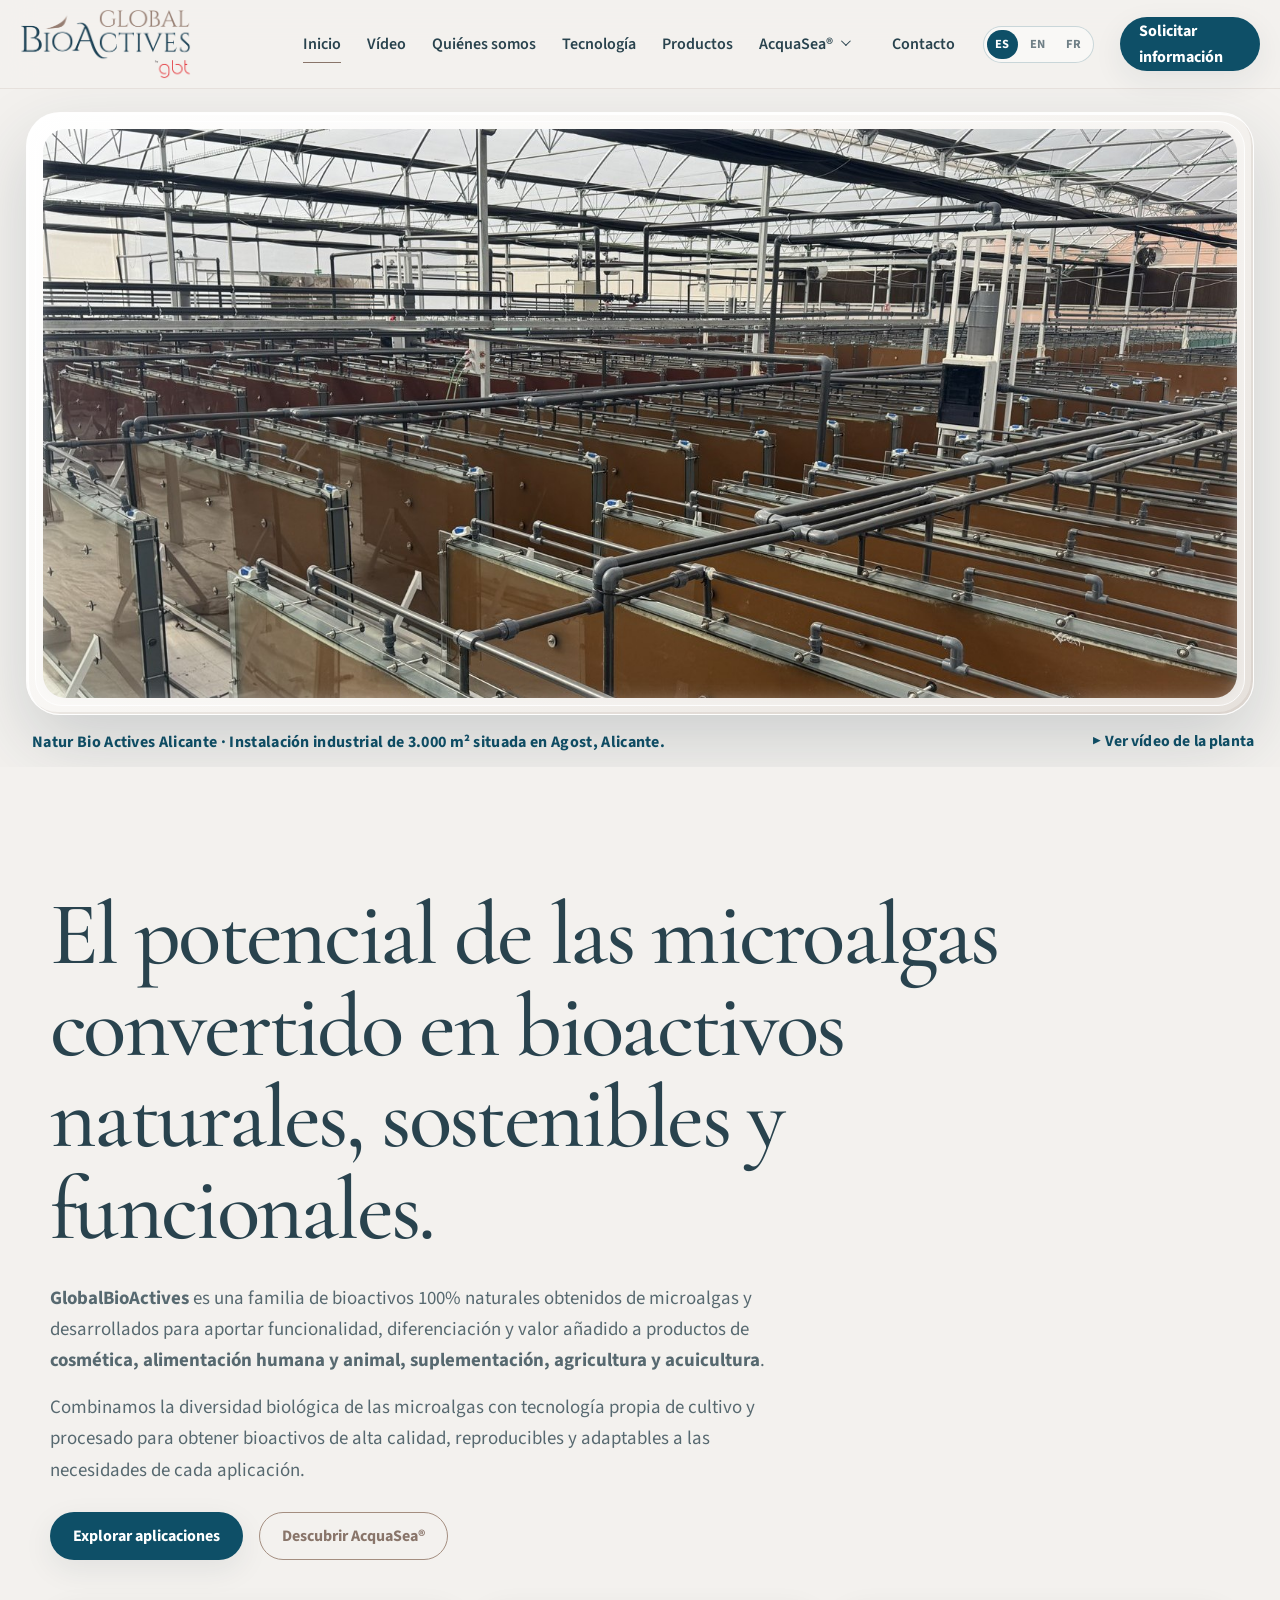
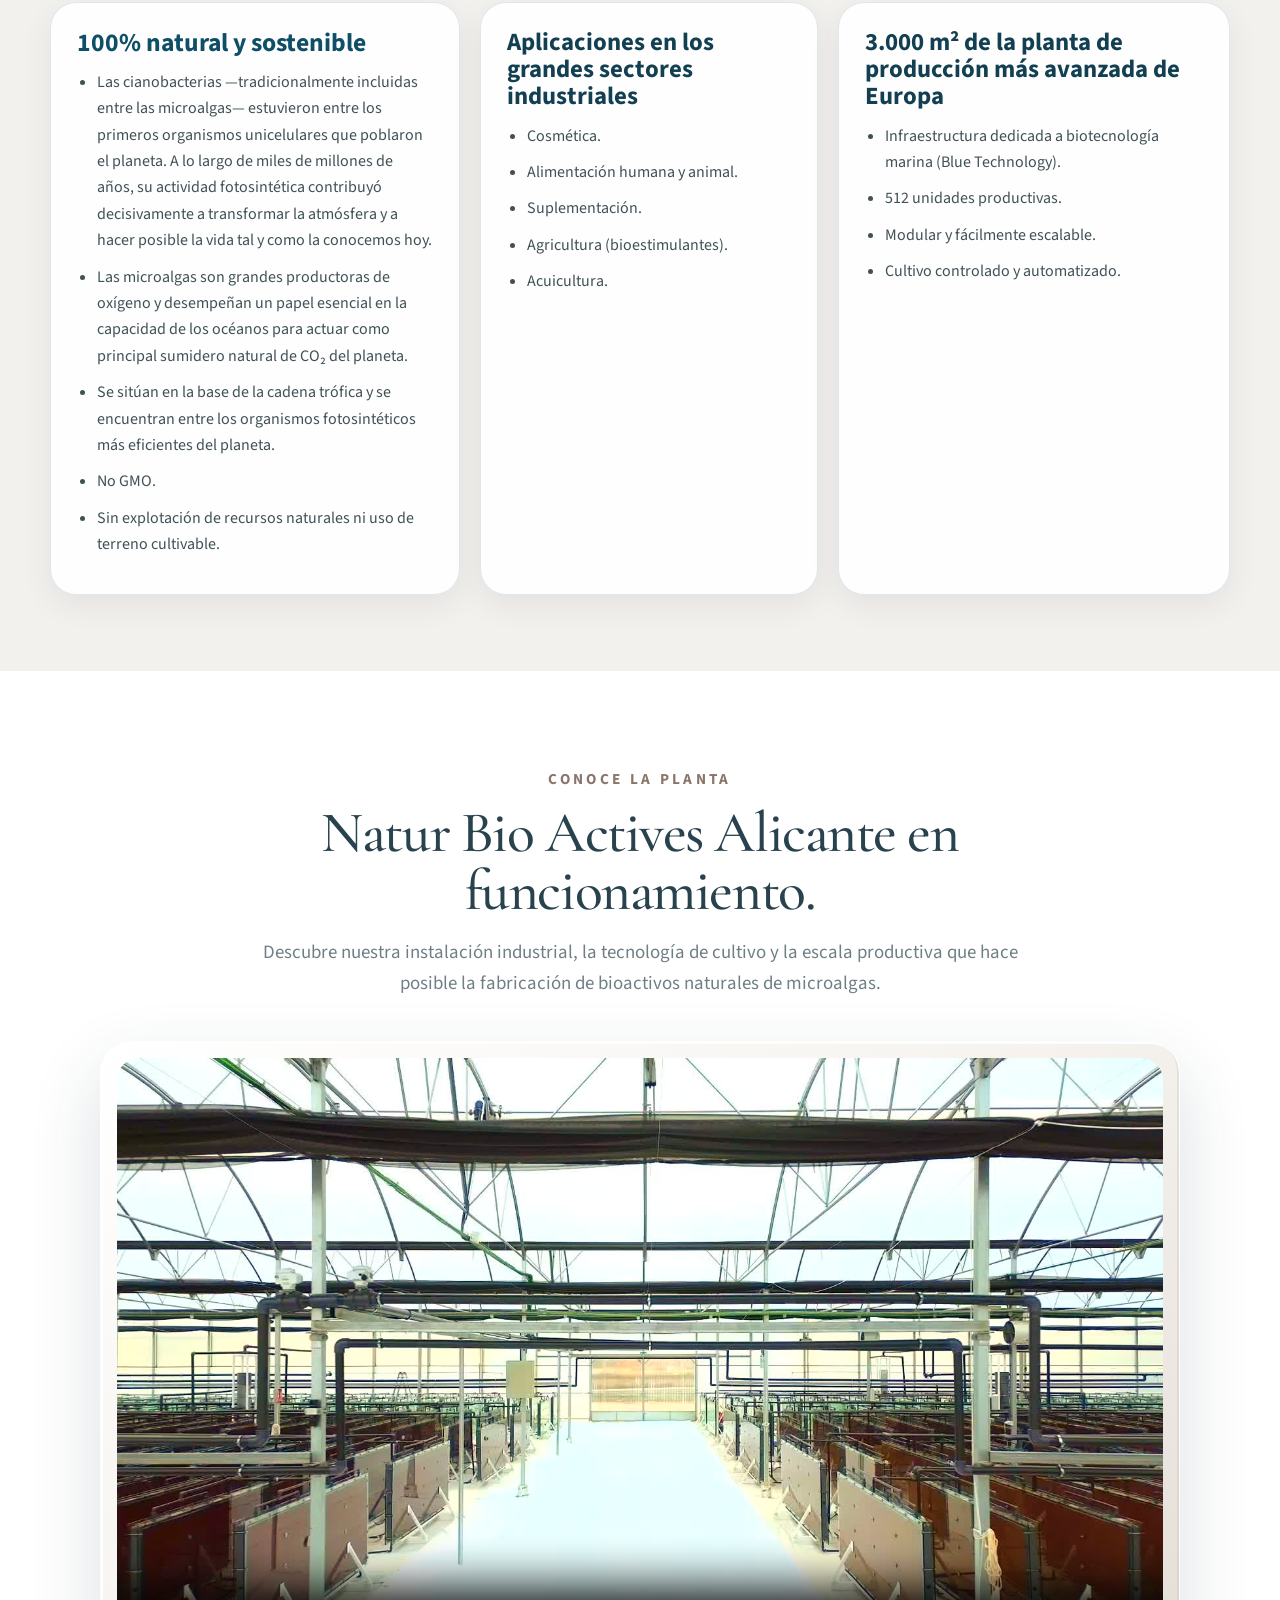
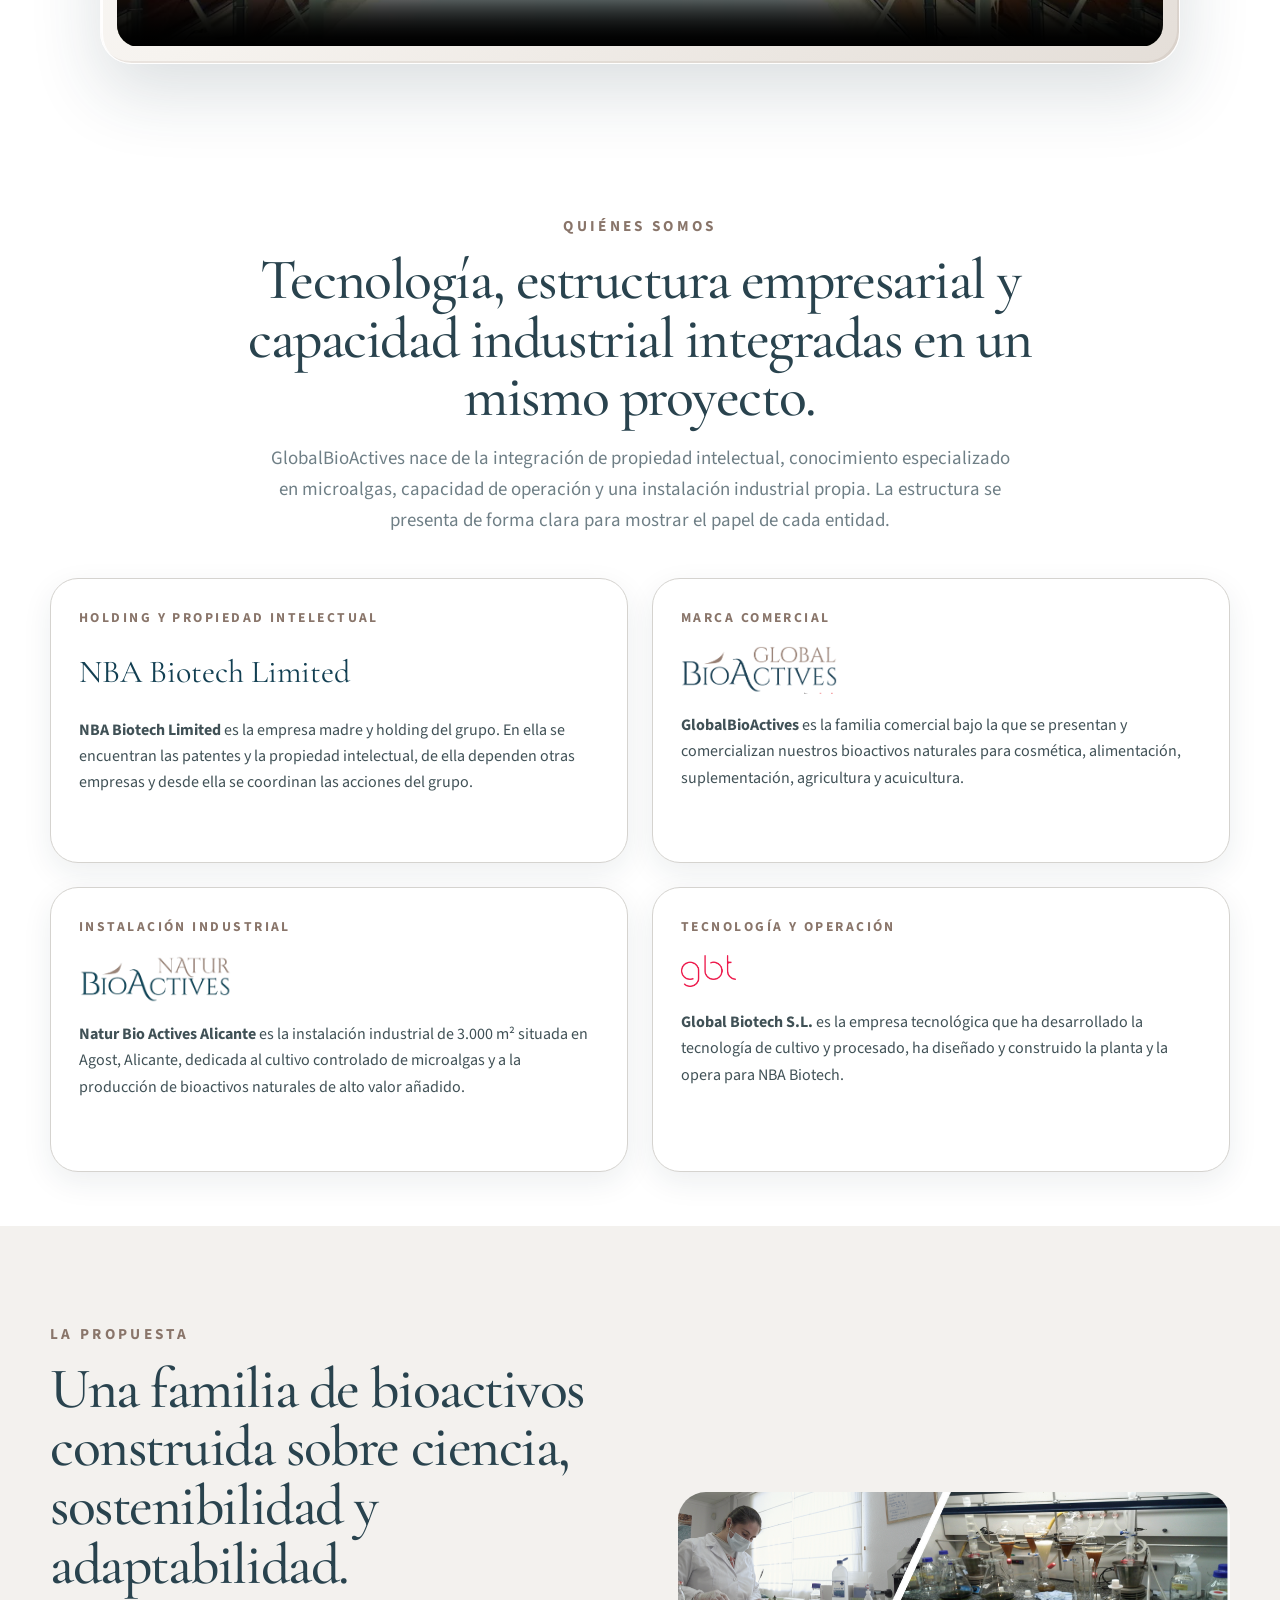
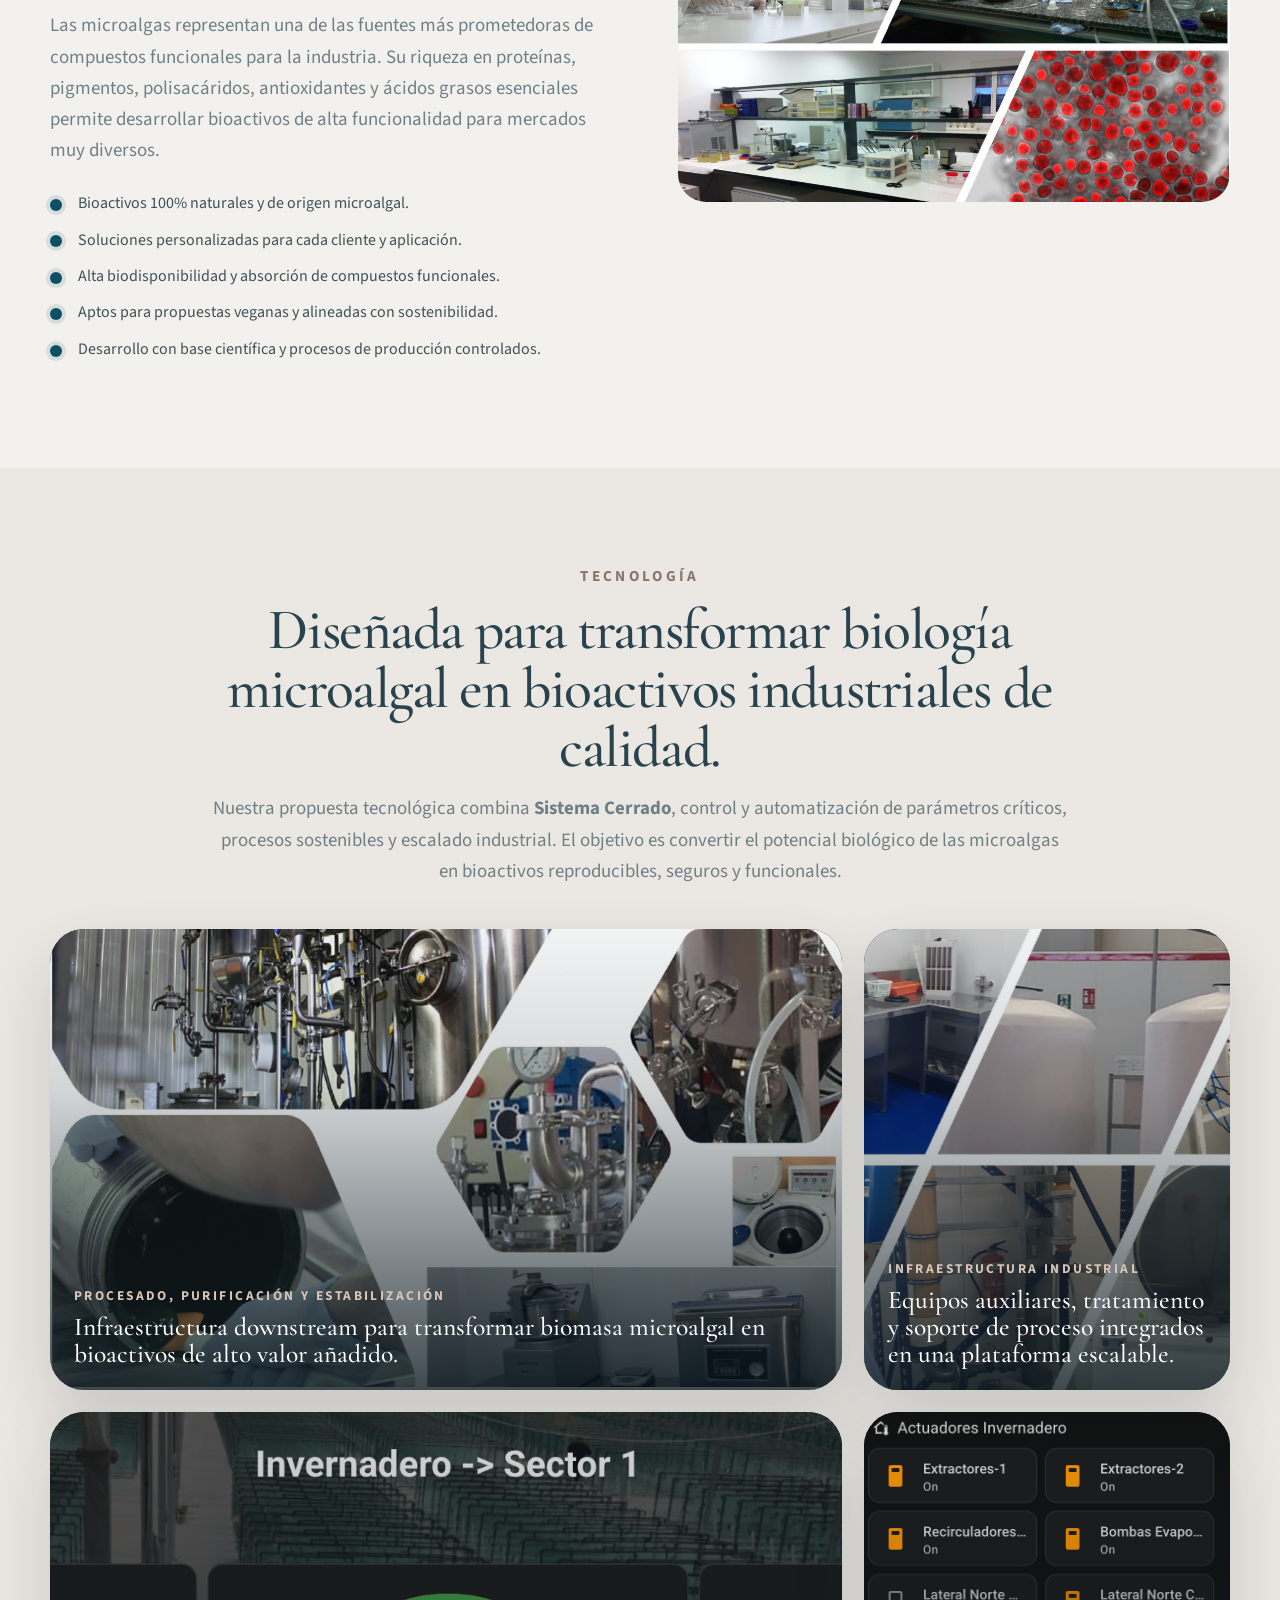
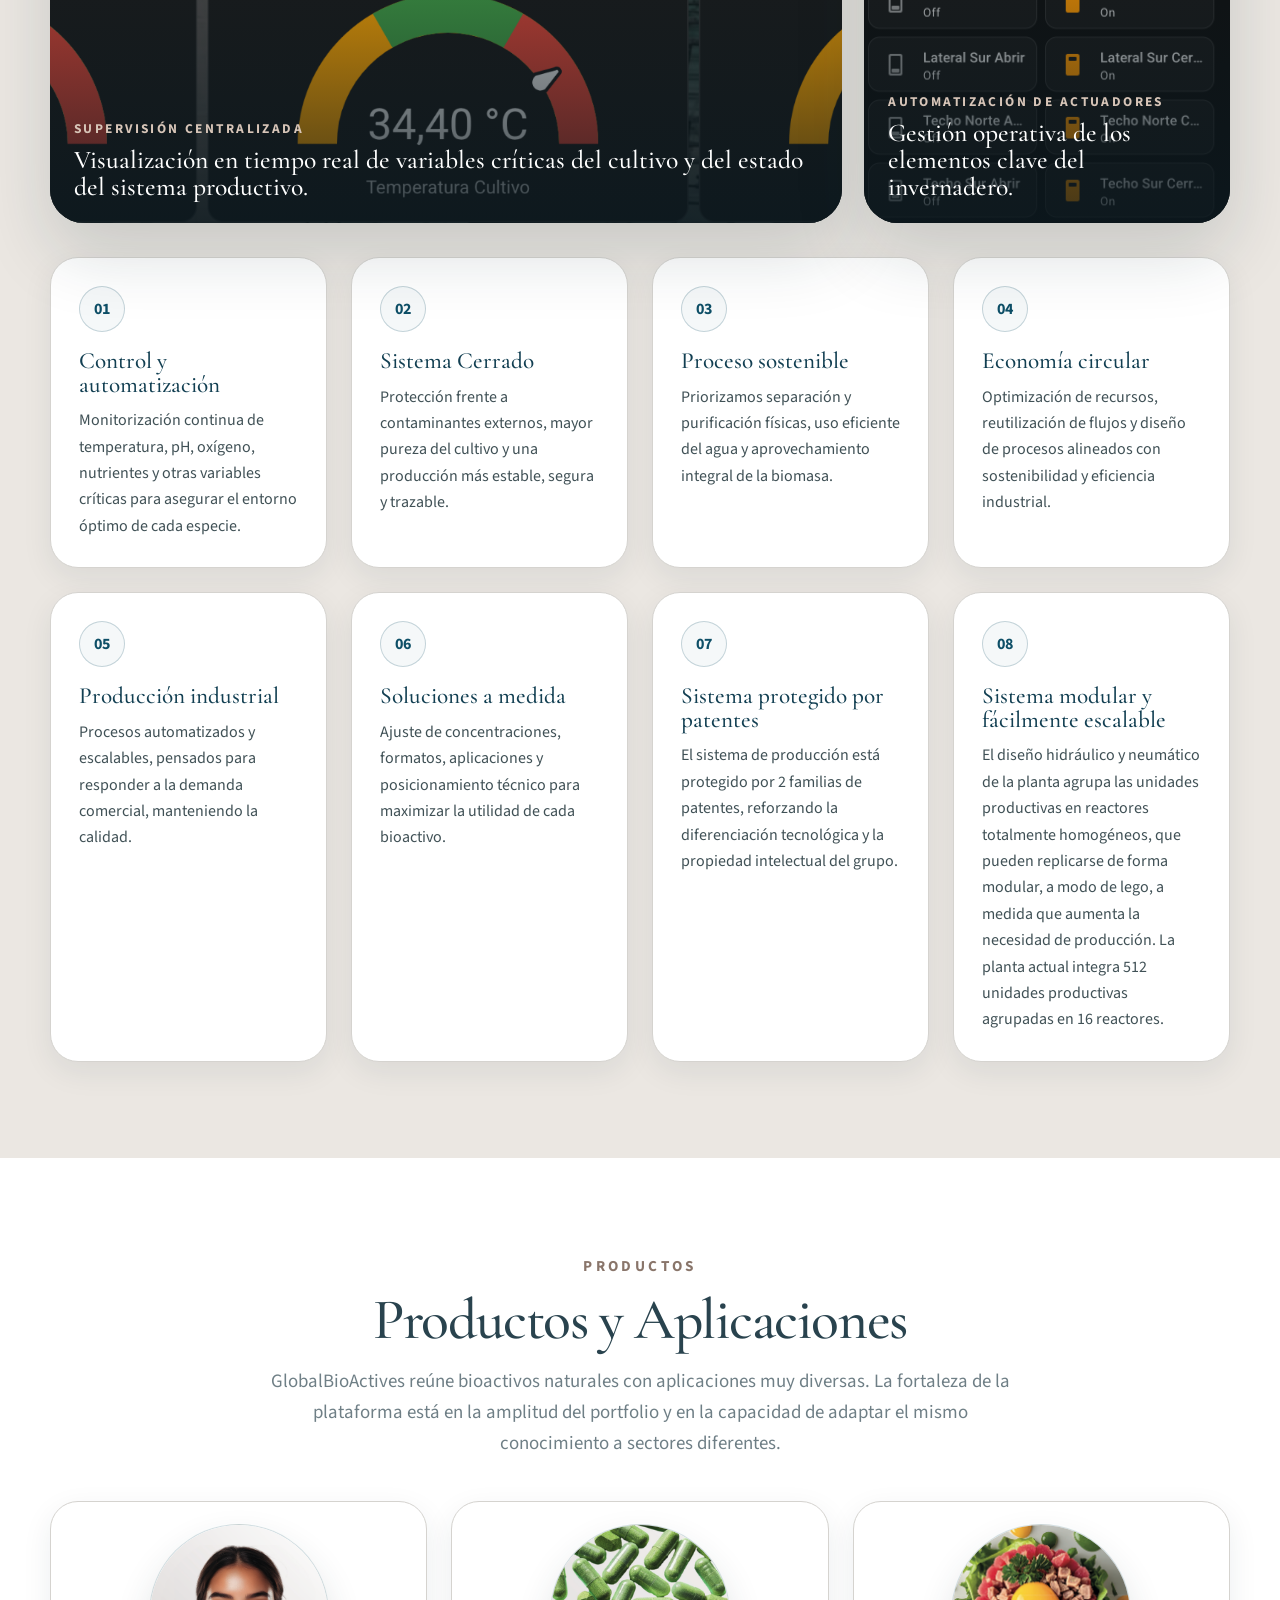
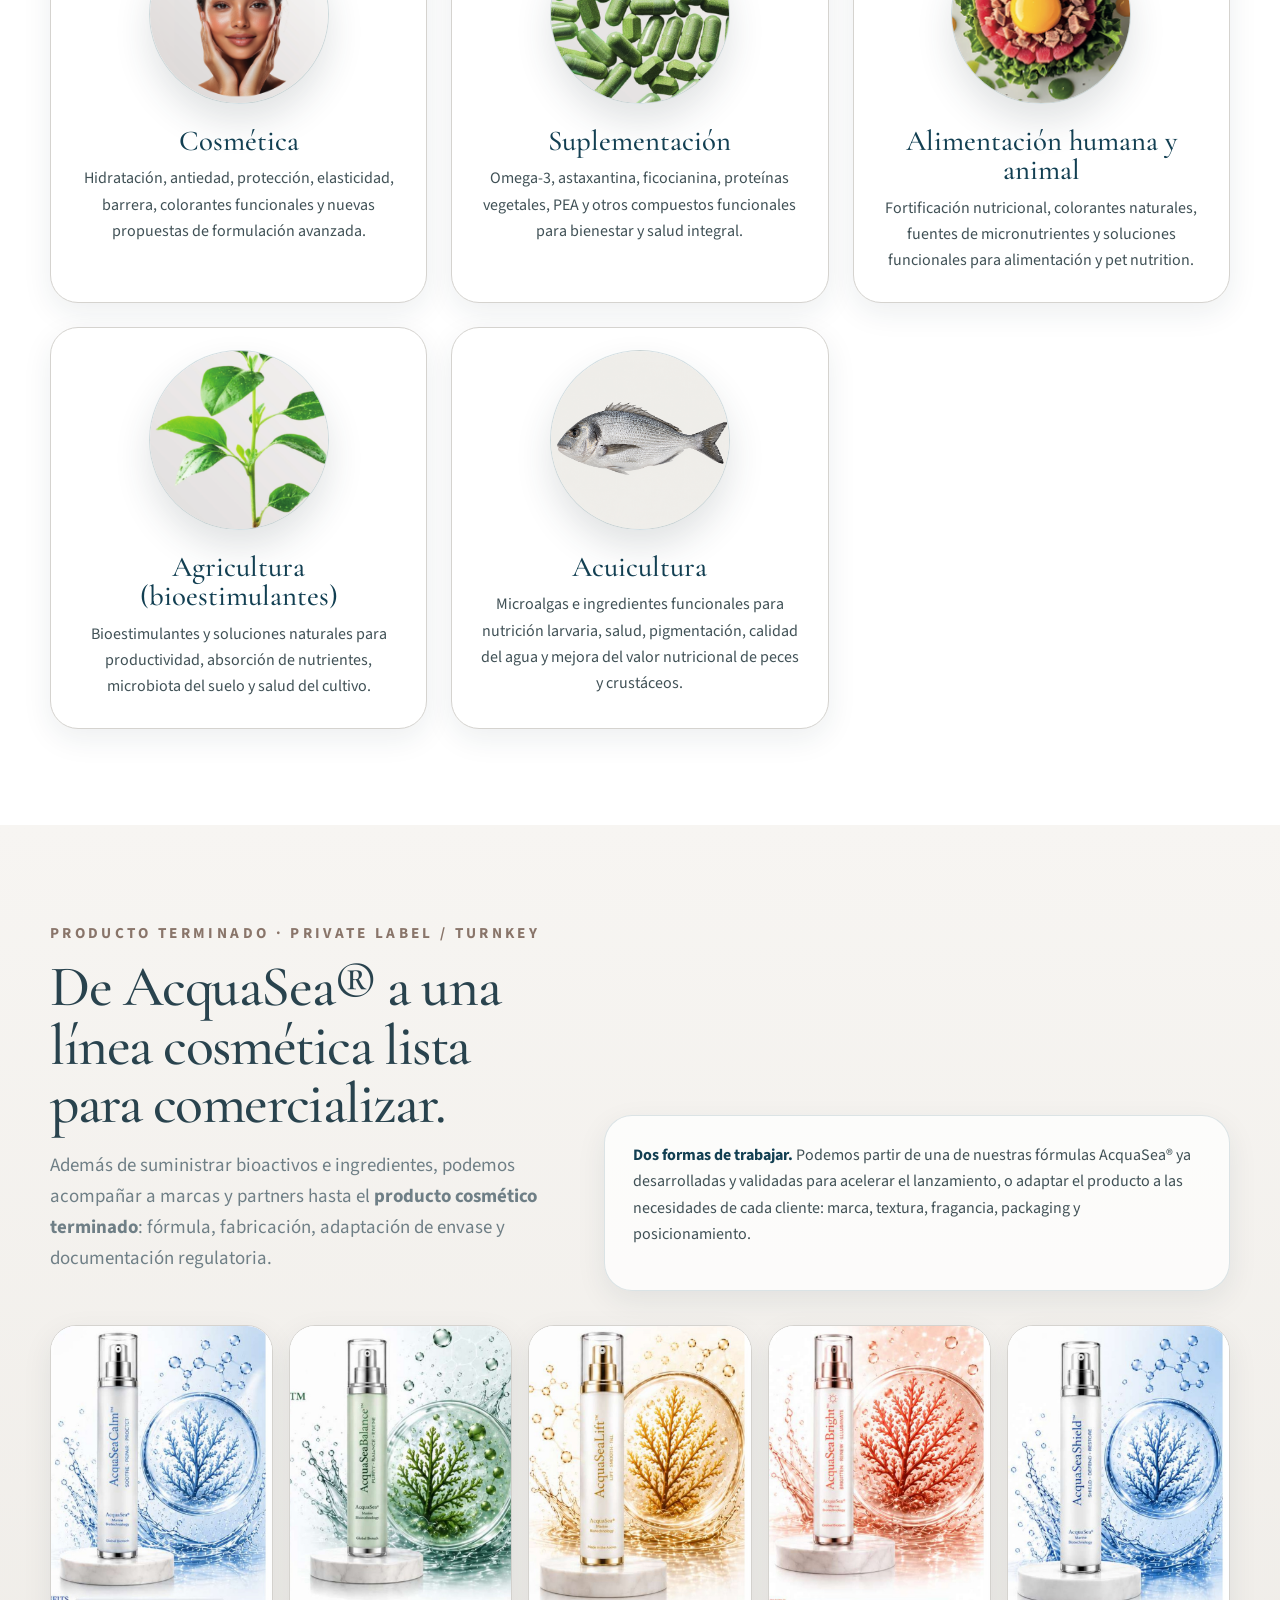
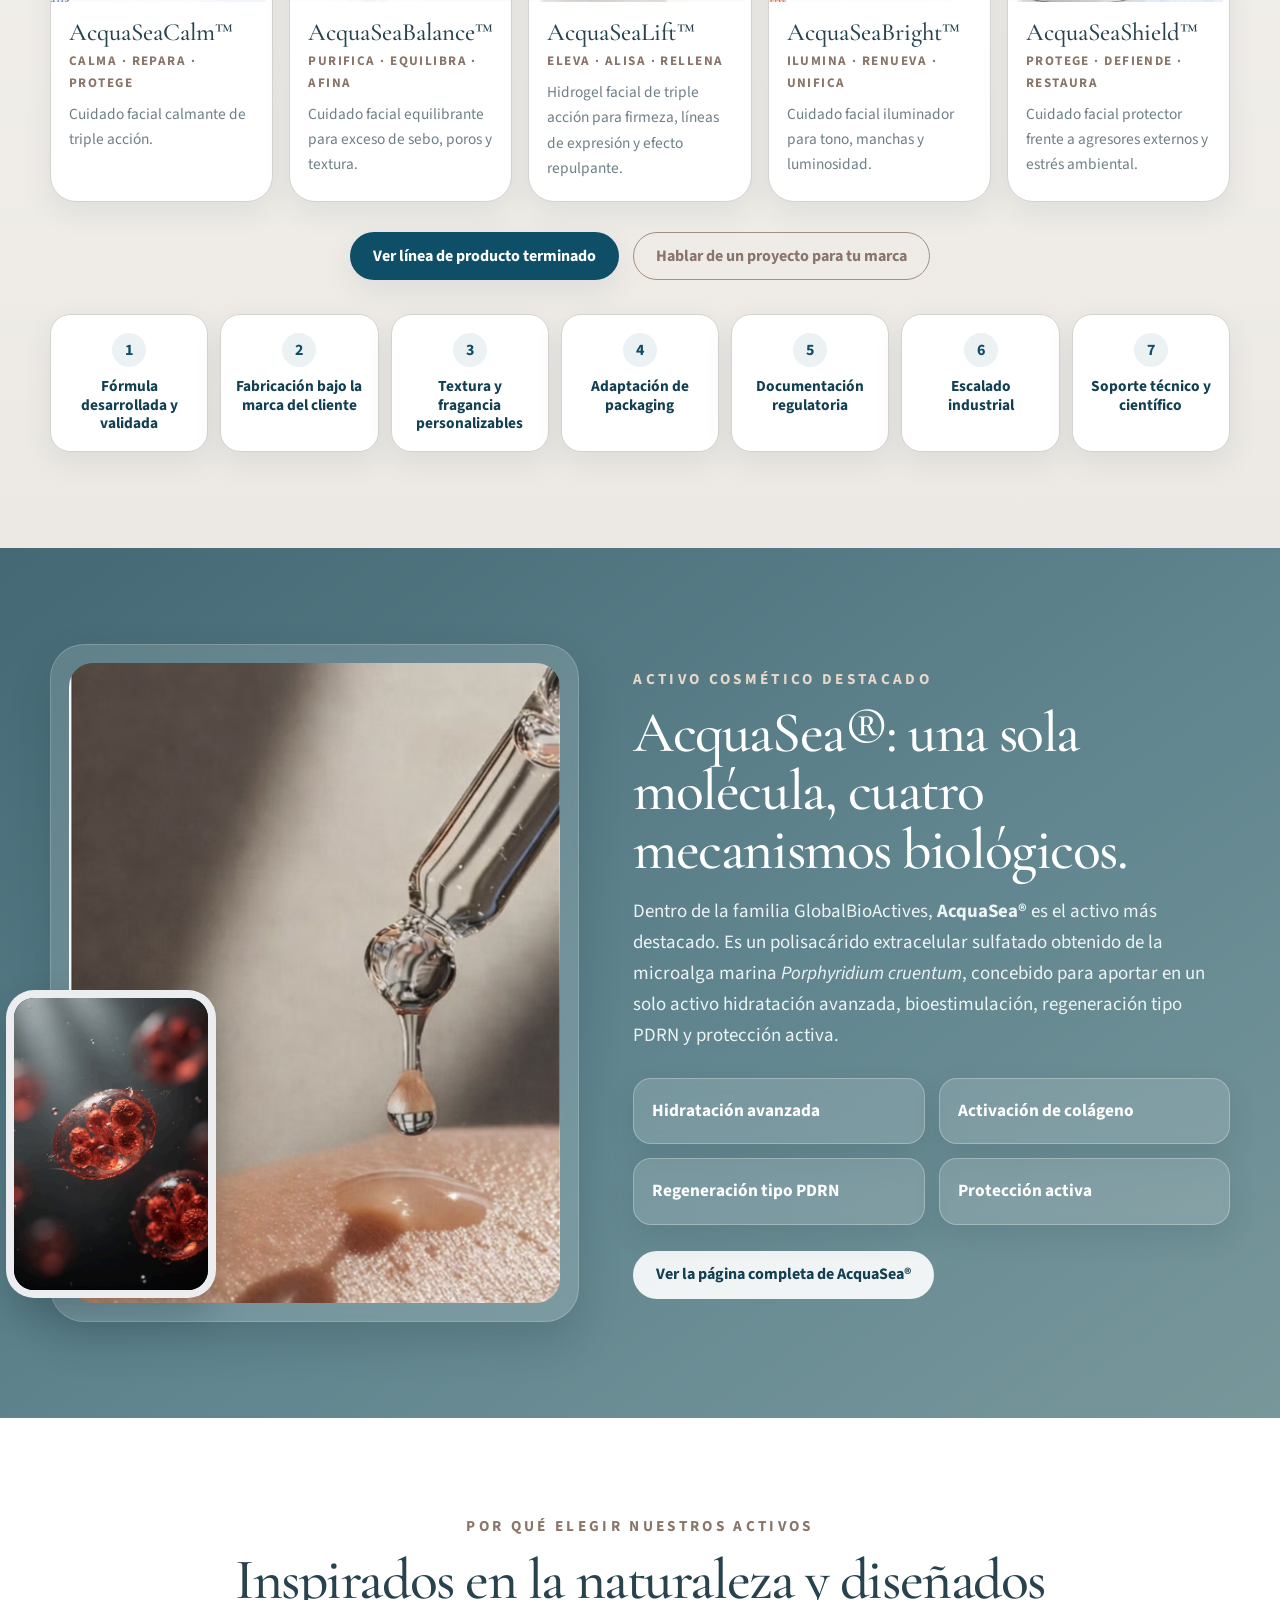
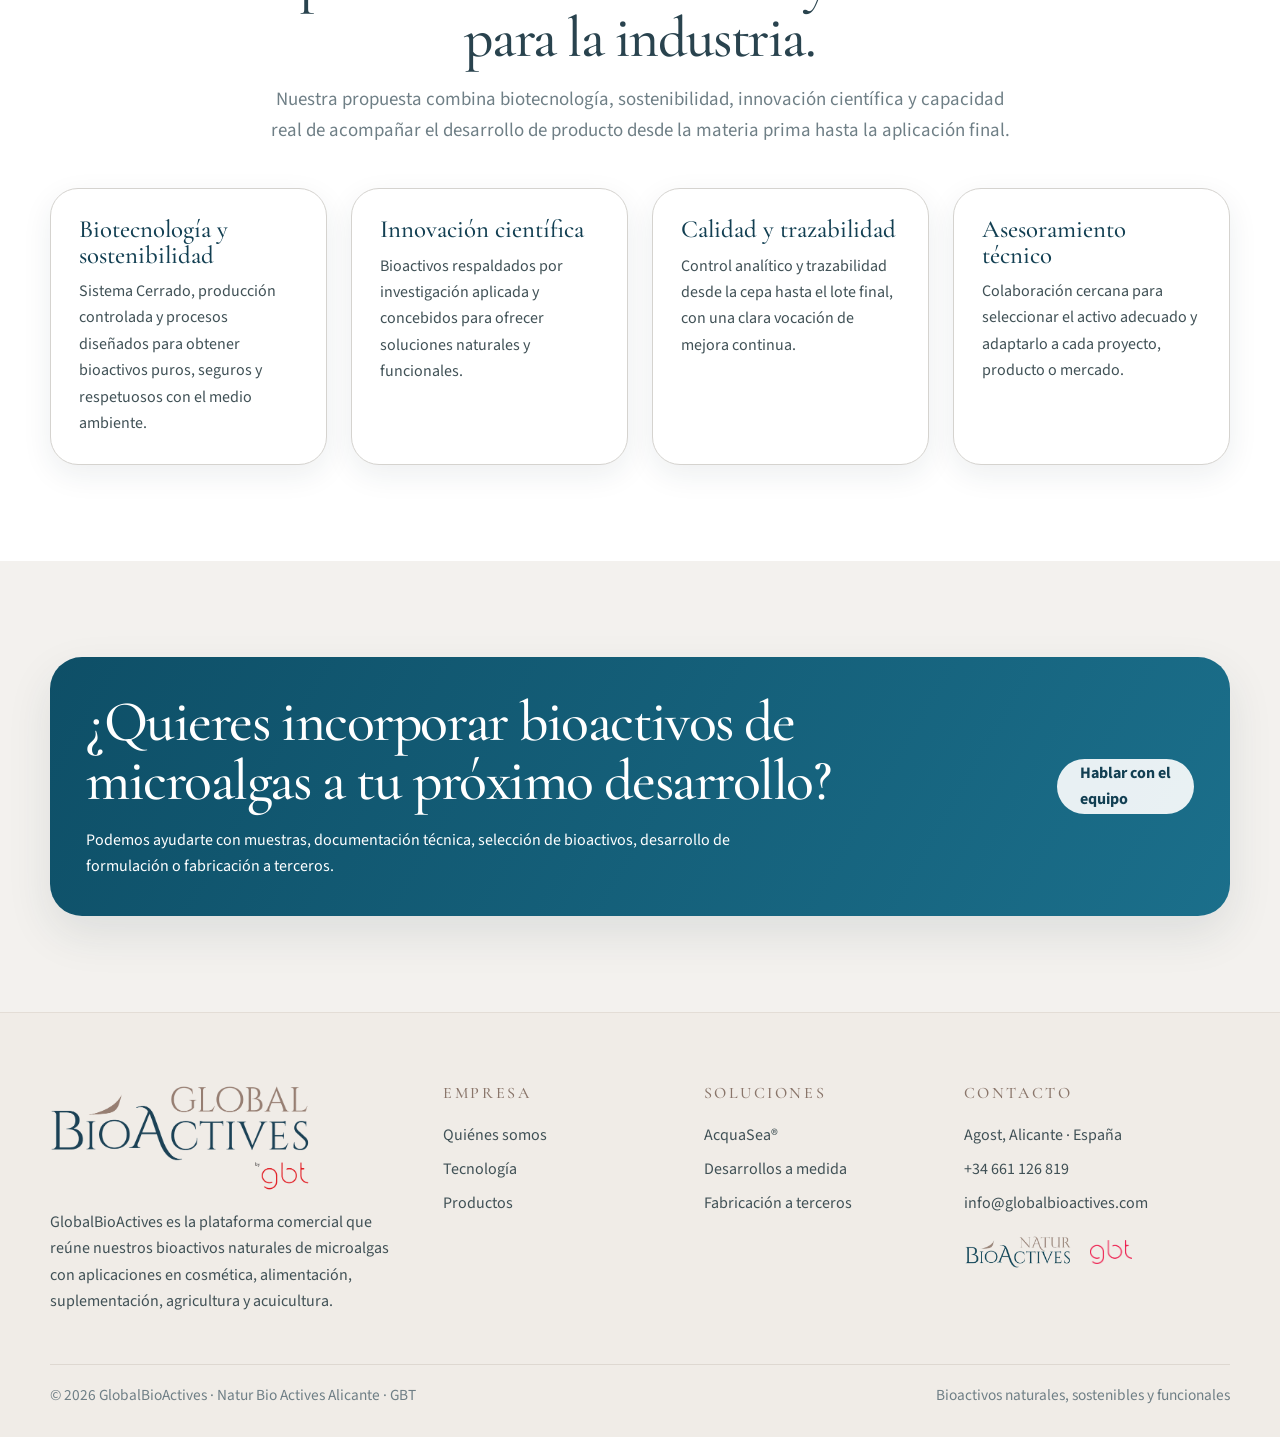
==== commit b51d0af1: "Add files via upload" ====
--- a/index.html
+++ b/index.html
@@ -19,14 +19,28 @@
 </a>
 <button aria-label="Abrir menú" class="menu-toggle"><span></span><span></span><span></span></button>
 <nav class="main-nav">
-<a class="active" href="index.html">Inicio</a>
-<a href="#video-planta">Vídeo</a>
-<a href="#quienes-somos">Quiénes somos</a>
-<a href="#tecnologia">Tecnología</a>
-<a href="#aplicaciones">Productos</a>
-<a href="cosmetica.html">AcquaSea®</a>
-<a href="contacto.html">Contacto</a>
-<div aria-label="Selector de idioma" class="language-switcher"><a class="active-lang" href="index.html">ES</a><a href="en/index.html">EN</a><a href="fr/index.html">FR</a></div><a class="btn btn-primary nav-cta" href="contacto.html">Solicitar información</a>
+<a class="nav-top-link active" href="index.html">Inicio</a>
+<a class="nav-top-link" href="#video-planta">Vídeo</a>
+<a class="nav-top-link" href="#quienes-somos">Quiénes somos</a>
+<a class="nav-top-link" href="#tecnologia">Tecnología</a>
+<a class="nav-top-link" href="#aplicaciones">Productos</a>
+<div class="nav-dropdown">
+<button aria-expanded="false" aria-haspopup="true" class="nav-dropdown-toggle" type="button"><span>AcquaSea®</span><span aria-hidden="true" class="nav-chevron"></span></button>
+<div aria-label="Explorar AcquaSea®" class="nav-dropdown-menu" role="menu">
+<a class="nav-sub-feature" href="cosmetica.html" role="menuitem"><span>Activo AcquaSea®</span><small>Activo cosmético marino</small></a>
+<div class="nav-sub-grid">
+<a class="" href="cosmetica.html#origen" role="menuitem">Origen</a>
+<a class="" href="cosmetica.html#molecula" role="menuitem">Molécula</a>
+<a class="" href="cosmetica.html#evidencia" role="menuitem">Evidencia científica</a>
+<a class="" href="cosmetica.html#plataforma" role="menuitem">Plataforma formulativa</a>
+</div>
+<div class="nav-sub-divider"></div>
+<a class="nav-sub-feature nav-sub-finished" href="productos-terminados.html" role="menuitem"><span>Producto terminado</span><small>Private Label / Turnkey</small></a>
+</div>
+</div>
+<a class="nav-top-link" href="contacto.html">Contacto</a>
+<div aria-label="Selector de idioma" class="language-switcher"><a class="active-lang" href="index.html">ES</a><a href="en/index.html">EN</a><a href="fr/index.html">FR</a></div>
+<a class="btn btn-primary nav-cta" href="contacto.html">Solicitar información</a>
 </nav>
 </div>
 </header>
@@ -231,6 +245,7 @@
 </div>
 </div>
 </section>
+<section class="section turnkey-section" id="producto-terminado"><div class="container"><div class="turnkey-intro"><div class="section-head"><div class="eyebrow">Producto terminado · Private Label / Turnkey</div><h2>De AcquaSea® a una línea cosmética lista para comercializar.</h2><p class="lead">Además de suministrar bioactivos e ingredientes, podemos acompañar a marcas y partners hasta el <strong>producto cosmético terminado</strong>: fórmula, fabricación, adaptación de envase y documentación regulatoria.</p></div><div class="turnkey-copy"><p><strong>Dos formas de trabajar.</strong> Podemos partir de una de nuestras fórmulas AcquaSea® ya desarrolladas y validadas para acelerar el lanzamiento, o adaptar el producto a las necesidades de cada cliente: marca, textura, fragancia, packaging y posicionamiento.</p></div></div><div class="finished-products-strip"><article class="finished-product-mini"><div class="visual"><img alt="AcquaSeaCalm finished cosmetic product" src="assets/finished-products/acquasea-calm.jpg"/></div><div class="copy"><h3>AcquaSeaCalm™</h3><div class="claim">CALMA · REPARA · PROTEGE</div><p>Cuidado facial calmante de triple acción.</p></div></article><article class="finished-product-mini"><div class="visual"><img alt="AcquaSeaBalance finished cosmetic product" src="assets/finished-products/acquasea-balance.jpg"/></div><div class="copy"><h3>AcquaSeaBalance™</h3><div class="claim">PURIFICA · EQUILIBRA · AFINA</div><p>Cuidado facial equilibrante para exceso de sebo, poros y textura.</p></div></article><article class="finished-product-mini"><div class="visual"><img alt="AcquaSeaLift finished cosmetic product" src="assets/finished-products/acquasea-lift.jpg"/></div><div class="copy"><h3>AcquaSeaLift™</h3><div class="claim">ELEVA · ALISA · RELLENA</div><p>Hidrogel facial de triple acción para firmeza, líneas de expresión y efecto repulpante.</p></div></article><article class="finished-product-mini"><div class="visual"><img alt="AcquaSeaBright finished cosmetic product" src="assets/finished-products/acquasea-bright.jpg"/></div><div class="copy"><h3>AcquaSeaBright™</h3><div class="claim">ILUMINA · RENUEVA · UNIFICA</div><p>Cuidado facial iluminador para tono, manchas y luminosidad.</p></div></article><article class="finished-product-mini"><div class="visual"><img alt="AcquaSeaShield finished cosmetic product" src="assets/finished-products/acquasea-shield.jpg"/></div><div class="copy"><h3>AcquaSeaShield™</h3><div class="claim">PROTEGE · DEFIENDE · RESTAURA</div><p>Cuidado facial protector frente a agresores externos y estrés ambiental.</p></div></article></div><div class="turnkey-actions"><a class="btn btn-primary" href="productos-terminados.html">Ver línea de producto terminado</a><a class="btn btn-outline-dark" href="contacto.html">Hablar de un proyecto para tu marca</a></div><div class="turnkey-process"><div class="turnkey-step"><span>1</span><strong>Fórmula desarrollada y validada</strong></div><div class="turnkey-step"><span>2</span><strong>Fabricación bajo la marca del cliente</strong></div><div class="turnkey-step"><span>3</span><strong>Textura y fragancia personalizables</strong></div><div class="turnkey-step"><span>4</span><strong>Adaptación de packaging</strong></div><div class="turnkey-step"><span>5</span><strong>Documentación regulatoria</strong></div><div class="turnkey-step"><span>6</span><strong>Escalado industrial</strong></div><div class="turnkey-step"><span>7</span><strong>Soporte técnico y científico</strong></div></div></div></section>
 <section class="section bg-dark acqua-section">
 <div class="container">
 <div class="split reverse acqua-highlight">
--- a/styles.css
+++ b/styles.css
@@ -859,3 +859,149 @@
 html[lang="en"] .main-nav{gap:22px;font-size:.97rem}
 @media(max-width:1120px){.nav-wrap{width:min(1360px,calc(100% - 28px))}.main-nav{gap:16px;font-size:.92rem}.nav-cta{padding:0 14px}.site-header .logo img{width:230px}}
 @media(max-width:900px){.language-switcher{margin:6px 0 2px}.language-switcher a{min-width:38px;height:34px}.main-nav{font-size:1rem!important}}
+
+
+/* v21 — finished products / turnkey manufacturing */
+.turnkey-section{position:relative;overflow:hidden;background:linear-gradient(180deg,#f7f5f2 0%,#ece9e4 100%)}
+.turnkey-intro{display:grid;grid-template-columns:minmax(0,.9fr) minmax(0,1.1fr);gap:42px;align-items:end;margin-bottom:34px}
+.turnkey-intro .section-head{margin-bottom:0}
+.turnkey-copy{padding:26px 28px;border:1px solid rgba(14,79,103,.14);border-radius:28px;background:rgba(255,255,255,.72);box-shadow:var(--shadow-soft)}
+.turnkey-copy strong{color:var(--teal-deep)}
+.finished-products-strip{display:grid;grid-template-columns:repeat(5,1fr);gap:16px;margin-top:30px}
+.finished-product-mini{display:flex;flex-direction:column;overflow:hidden;background:#fff;border:1px solid var(--line);border-radius:26px;box-shadow:var(--shadow-soft);transition:.22s ease}
+.finished-product-mini:hover{transform:translateY(-4px);box-shadow:var(--shadow)}
+.finished-product-mini .visual{aspect-ratio:4/5;overflow:hidden;background:#fff}
+.finished-product-mini .visual img{width:100%;height:100%;object-fit:cover;object-position:center top}
+.finished-product-mini .copy{padding:18px 18px 20px}
+.finished-product-mini h3{font-size:1.55rem;margin-bottom:6px}
+.finished-product-mini .claim{font-size:.82rem;letter-spacing:.11em;text-transform:uppercase;font-weight:700;color:var(--taupe-deep);margin-bottom:7px}
+.finished-product-mini p{font-size:.96rem;color:var(--muted);margin:0}
+.turnkey-actions{display:flex;justify-content:center;gap:14px;flex-wrap:wrap;margin-top:30px}
+.turnkey-process{display:grid;grid-template-columns:repeat(7,1fr);gap:12px;margin-top:34px}
+.turnkey-step{padding:18px 14px;text-align:center;border-radius:20px;background:#fff;border:1px solid var(--line);box-shadow:var(--shadow-soft)}
+.turnkey-step strong{display:block;color:var(--teal-deep);font-size:.96rem;line-height:1.2}
+.turnkey-step span{display:flex;align-items:center;justify-content:center;width:34px;height:34px;margin:0 auto 10px;border-radius:50%;background:rgba(14,79,103,.08);color:var(--teal);font-weight:700}
+.finished-hero{min-height:62vh;background:linear-gradient(120deg,rgba(243,241,238,.96),rgba(243,241,238,.84)),url('assets/finished-products/acquasea-calm.jpg') center/cover no-repeat}
+.finished-hero .hero-inner{padding-top:110px}
+.finished-page-lead{max-width:900px}
+.finished-portfolio{display:grid;grid-template-columns:repeat(2,1fr);gap:28px}
+.finished-card{display:grid;grid-template-columns:minmax(220px,.72fr) minmax(0,1.28fr);overflow:hidden;padding:0;background:#fff;border:1px solid var(--line);border-radius:30px;box-shadow:var(--shadow-soft)}
+.finished-card .product-visual{min-height:430px;background:#f8f7f5}
+.finished-card .product-visual img{width:100%;height:100%;object-fit:cover;object-position:center top}
+.finished-card .product-content{padding:30px}
+.finished-card .product-kicker{font-size:.82rem;letter-spacing:.14em;text-transform:uppercase;font-weight:700;color:var(--taupe-deep);margin-bottom:8px}
+.finished-card h2{font-size:2.45rem;margin-bottom:8px}
+.finished-card .triad{font-size:1rem;font-weight:700;color:var(--teal);letter-spacing:.06em;text-transform:uppercase;margin-bottom:16px}
+.finished-card .actives{margin-top:18px;padding-top:16px;border-top:1px solid var(--line);color:var(--muted)}
+.finished-card .actives strong{color:var(--heading)}
+.finished-card.featured{grid-column:1/-1;grid-template-columns:minmax(280px,.7fr) minmax(0,1.3fr)}
+.manufacturing-band{background:linear-gradient(145deg,#123f52,#1b647b);color:#fff}
+.manufacturing-band h2,.manufacturing-band h3{color:#fff}
+.manufacturing-band p,.manufacturing-band li{color:#e1edf1}
+.manufacturing-grid{display:grid;grid-template-columns:.9fr 1.1fr;gap:48px;align-items:start}
+.manufacturing-grid .turnkey-process{grid-template-columns:repeat(2,1fr);margin-top:0}
+.manufacturing-grid .turnkey-step{text-align:left;background:rgba(255,255,255,.10);border-color:rgba(255,255,255,.18);box-shadow:none}
+.manufacturing-grid .turnkey-step span{margin:0 0 10px;background:rgba(255,255,255,.14);color:#fff}
+.manufacturing-grid .turnkey-step strong{color:#fff}
+@media(max-width:1200px){.finished-products-strip{grid-template-columns:repeat(3,1fr)}.turnkey-process{grid-template-columns:repeat(4,1fr)}.finished-portfolio{grid-template-columns:1fr}}
+@media(max-width:900px){.turnkey-intro,.manufacturing-grid{grid-template-columns:1fr}.finished-products-strip{grid-template-columns:repeat(2,1fr)}.turnkey-process{grid-template-columns:repeat(2,1fr)}.finished-card,.finished-card.featured{grid-template-columns:1fr}.finished-card .product-visual{min-height:520px}.finished-card.featured{grid-column:auto}}
+@media(max-width:600px){.finished-products-strip{grid-template-columns:1fr}.turnkey-process,.manufacturing-grid .turnkey-process{grid-template-columns:1fr}.finished-card .product-visual{min-height:430px}.finished-card .product-content{padding:24px}.finished-card h2{font-size:2.1rem}}
+
+
+/* v22 — persistent navigation + elegant AcquaSea dropdown */
+.main-nav{overflow:visible}
+.nav-top-link{white-space:nowrap}
+.nav-dropdown{position:relative;display:flex;align-items:center;height:100%}
+.nav-dropdown-toggle{appearance:none;border:0;background:transparent;color:var(--heading);font:inherit;font-weight:600;padding:8px 18px 8px 0;cursor:pointer;display:flex;align-items:center;gap:8px;position:relative;white-space:nowrap}
+.nav-dropdown-toggle:after{content:"";position:absolute;left:0;bottom:-6px;width:0;height:1px;background:var(--taupe-deep);transition:.25s}
+.nav-dropdown:hover .nav-dropdown-toggle:after,.nav-dropdown:focus-within .nav-dropdown-toggle:after,.nav-dropdown.active .nav-dropdown-toggle:after{width:calc(100% - 18px)}
+.nav-chevron{width:7px;height:7px;border-right:1.5px solid currentColor;border-bottom:1.5px solid currentColor;transform:rotate(45deg) translateY(-2px);transition:transform .22s ease;margin-top:-3px}
+.nav-dropdown.open .nav-chevron,.nav-dropdown:hover .nav-chevron,.nav-dropdown:focus-within .nav-chevron{transform:rotate(225deg) translate(-1px,-1px)}
+.nav-dropdown-menu{position:absolute;top:calc(100% + 14px);left:50%;width:360px;transform:translate(-50%,8px);padding:14px;background:rgba(255,255,255,.985);border:1px solid rgba(14,79,103,.12);border-radius:22px;box-shadow:0 24px 60px rgba(31,56,66,.18);opacity:0;visibility:hidden;pointer-events:none;transition:opacity .18s ease,transform .18s ease,visibility .18s;z-index:250}
+.nav-dropdown-menu:before{content:"";position:absolute;left:50%;top:-7px;width:14px;height:14px;background:#fff;border-left:1px solid rgba(14,79,103,.12);border-top:1px solid rgba(14,79,103,.12);transform:translateX(-50%) rotate(45deg)}
+.nav-dropdown:hover .nav-dropdown-menu,.nav-dropdown:focus-within .nav-dropdown-menu,.nav-dropdown.open .nav-dropdown-menu{opacity:1;visibility:visible;pointer-events:auto;transform:translate(-50%,0)}
+.main-nav .nav-dropdown-menu a{position:relative;display:block;margin:0;padding:11px 13px;border-radius:13px;color:var(--heading);font-weight:600;line-height:1.25;transition:background .18s ease,color .18s ease,transform .18s ease}
+.main-nav .nav-dropdown-menu a:after{display:none!important}
+.main-nav .nav-dropdown-menu a:hover,.main-nav .nav-dropdown-menu a:focus,.main-nav .nav-dropdown-menu a.active{background:rgba(14,79,103,.07);color:var(--teal);transform:translateX(2px)}
+.nav-sub-feature{padding:13px 14px!important}
+.nav-sub-feature span{display:block;font-size:1rem;color:var(--teal-deep)}
+.nav-sub-feature small{display:block;margin-top:3px;color:var(--muted);font-size:.82rem;font-weight:500;letter-spacing:.01em}
+.nav-sub-grid{display:grid;grid-template-columns:1fr 1fr;gap:3px;margin:5px 0}
+.main-nav .nav-sub-grid a{font-size:.91rem;font-weight:600;padding:9px 12px}
+.nav-sub-divider{height:1px;background:linear-gradient(90deg,transparent,rgba(164,142,128,.34),transparent);margin:9px 4px}
+.nav-sub-finished{background:linear-gradient(100deg,rgba(14,79,103,.05),rgba(164,142,128,.07))}
+.nav-sub-finished span:after{content:" →";color:var(--taupe-deep)}
+@media(min-width:901px){
+  .nav-dropdown:after{content:"";position:absolute;top:100%;left:-40px;right:-40px;height:18px}
+}
+@media(max-width:1120px) and (min-width:901px){
+  .main-nav{gap:14px;font-size:.90rem}
+  .nav-dropdown-toggle{padding-right:14px}
+  .nav-dropdown-menu{width:340px}
+}
+@media(max-width:900px){
+  .main-nav{overflow-y:auto;max-height:calc(100vh - 88px);gap:0}
+  .main-nav > .nav-top-link,.main-nav > .nav-dropdown,.main-nav > .language-switcher,.main-nav > .nav-cta{width:100%}
+  .main-nav > .nav-top-link{padding:11px 2px}
+  .nav-dropdown{display:block;height:auto;border-top:1px solid rgba(14,79,103,.08);border-bottom:1px solid rgba(14,79,103,.08);margin:3px 0}
+  .nav-dropdown-toggle{width:100%;justify-content:space-between;padding:13px 2px;font-size:1rem}
+  .nav-dropdown-toggle:after{display:none}
+  .nav-dropdown-menu{position:static;width:100%;transform:none!important;padding:0 0 10px 10px;background:transparent;border:0;border-radius:0;box-shadow:none;opacity:1;visibility:visible;pointer-events:auto;display:none}
+  .nav-dropdown-menu:before{display:none}
+  .nav-dropdown.open .nav-dropdown-menu{display:block}
+  .nav-sub-grid{grid-template-columns:1fr}
+  .main-nav .nav-dropdown-menu a{padding:10px 12px;background:rgba(255,255,255,.5)}
+  .nav-sub-divider{margin:8px 0}
+  .nav-dropdown:hover .nav-chevron,.nav-dropdown:focus-within .nav-chevron{transform:rotate(45deg) translateY(-2px)}
+  .nav-dropdown.open .nav-chevron{transform:rotate(225deg) translate(-1px,-1px)}
+}
+
+/* v23 generic finished products */
+.finished-hero-generic{background:linear-gradient(120deg,rgba(243,241,238,.97),rgba(243,241,238,.9)),url('assets/finished-products/generic-acquasea-syringe-v24.png') center/cover no-repeat}
+.hero-specs{margin:22px 0 8px}
+.product-specs{display:flex;flex-wrap:wrap;gap:10px;margin-top:18px}
+.product-specs span{display:inline-flex;align-items:center;padding:8px 14px;border-radius:999px;background:#fff;border:1px solid var(--line);font-size:.82rem;letter-spacing:.05em;text-transform:uppercase;font-weight:700;color:var(--taupe-deep)}
+.generic-portfolio .finished-card.generic{grid-template-columns:minmax(260px,.78fr) minmax(0,1.22fr)}
+.generic-portfolio .finished-card.generic .product-visual{display:flex;align-items:center;justify-content:center;min-height:300px;padding:26px;background:linear-gradient(180deg,#fbfaf8,#f2efea)}
+.generic-portfolio .finished-card.generic .product-visual img{width:100%;height:100%;max-height:260px;object-fit:contain;object-position:center center}
+.generic-portfolio .finished-card.generic.featured .product-visual{min-height:390px;padding:34px}
+.generic-portfolio .finished-card.generic.featured .product-visual img{max-height:340px}
+.generic-inquiry-box{margin-top:34px;padding:34px 36px;border-radius:28px;background:linear-gradient(135deg,#f5f3ef,#ede9e2);border:1px solid var(--line);box-shadow:var(--shadow-soft);display:flex;align-items:center;justify-content:space-between;gap:24px}
+.generic-inquiry-box h3{margin-bottom:8px;font-size:2rem}
+.generic-inquiry-box p{margin:0;max-width:760px;color:var(--muted)}
+@media(max-width:1200px){.generic-inquiry-box{flex-direction:column;align-items:flex-start}.generic-portfolio .finished-card.generic{grid-template-columns:1fr}}
+@media(max-width:900px){.generic-portfolio .finished-card.generic .product-visual{min-height:260px}.generic-portfolio .finished-card.generic.featured .product-visual{min-height:310px}.product-specs span{font-size:.76rem}}
+@media(max-width:600px){.generic-inquiry-box{padding:26px 22px}.generic-inquiry-box h3{font-size:1.7rem}.generic-portfolio .finished-card.generic .product-visual{padding:18px}}
+
+
+.finished-single-layout{display:grid;grid-template-columns:1.05fr .95fr;gap:30px;align-items:stretch}
+.finished-single-layout .finished-card.featured{grid-column:auto}
+.concept-grid{display:grid;grid-template-columns:repeat(3,1fr);gap:20px;margin-top:28px}
+.concept-tile{background:#fff;border:1px solid var(--line);border-radius:24px;padding:24px 22px;box-shadow:var(--shadow-soft)}
+.concept-tile .tile-kicker{font-size:.78rem;letter-spacing:.12em;text-transform:uppercase;font-weight:700;color:var(--taupe-deep);margin-bottom:8px}
+.concept-tile h3{font-size:1.45rem;margin-bottom:8px}
+.concept-tile p{margin:0;color:var(--muted);font-size:.98rem}
+.concept-tile .actives-list{margin-top:14px;padding-top:14px;border-top:1px solid var(--line);font-size:.95rem;color:var(--muted)}
+.sample-cta{margin-top:34px;padding:28px 30px;border-radius:28px;background:#0f3a4a;color:#fff;display:grid;grid-template-columns:1.5fr auto;gap:24px;align-items:center;box-shadow:var(--shadow)}
+.sample-cta h3{color:#fff;margin-bottom:8px;font-size:2rem}
+.sample-cta p{margin:0;color:rgba(255,255,255,.86)}
+.sample-cta .btn{justify-self:end}
+@media(max-width:1200px){.finished-single-layout,.concept-grid{grid-template-columns:1fr 1fr}.sample-cta{grid-template-columns:1fr}}
+@media(max-width:900px){.finished-single-layout,.concept-grid{grid-template-columns:1fr}.sample-cta .btn{justify-self:start}}
+
+
+/* v25 finished products refinement */
+.v25-launch-wrap{display:grid;grid-template-columns:1.05fr .95fr;gap:34px;align-items:center;margin-top:30px}
+.v25-syringe-showcase{background:linear-gradient(180deg,#fbfaf8,#f2efea);border:1px solid var(--line);border-radius:32px;box-shadow:var(--shadow-soft);padding:34px;min-height:420px;display:flex;align-items:center;justify-content:center;overflow:hidden}
+.v25-syringe-showcase img{width:100%;height:auto;max-height:360px;object-fit:contain;display:block}
+.v25-launch-copy{padding:18px 4px}
+.v25-launch-copy h2{font-size:2.8rem;margin-bottom:14px}
+.v25-launch-copy .lead{margin-bottom:24px}
+.v25-app-grid{display:grid;grid-template-columns:repeat(2,1fr);gap:12px;margin:22px 0 26px}
+.v25-app-chip{display:flex;align-items:center;gap:11px;padding:14px 16px;border:1px solid var(--line);border-radius:18px;background:#fff;box-shadow:var(--shadow-soft);font-weight:600;color:var(--heading)}
+.v25-app-chip::before{content:'•';font-size:1.5rem;line-height:1;color:var(--teal)}
+.v25-availability-note{padding:18px 20px;border-left:3px solid var(--teal);background:#f7f5f1;border-radius:0 16px 16px 0;color:var(--muted);margin:0 0 24px}
+.v25-availability-note strong{color:var(--heading)}
+.v25-two-cta{display:flex;gap:12px;flex-wrap:wrap}
+@media(max-width:1000px){.v25-launch-wrap{grid-template-columns:1fr}.v25-syringe-showcase{min-height:320px}.v25-launch-copy h2{font-size:2.35rem}}
+@media(max-width:600px){.v25-app-grid{grid-template-columns:1fr}.v25-syringe-showcase{padding:20px;min-height:250px}.v25-launch-copy h2{font-size:2rem}}
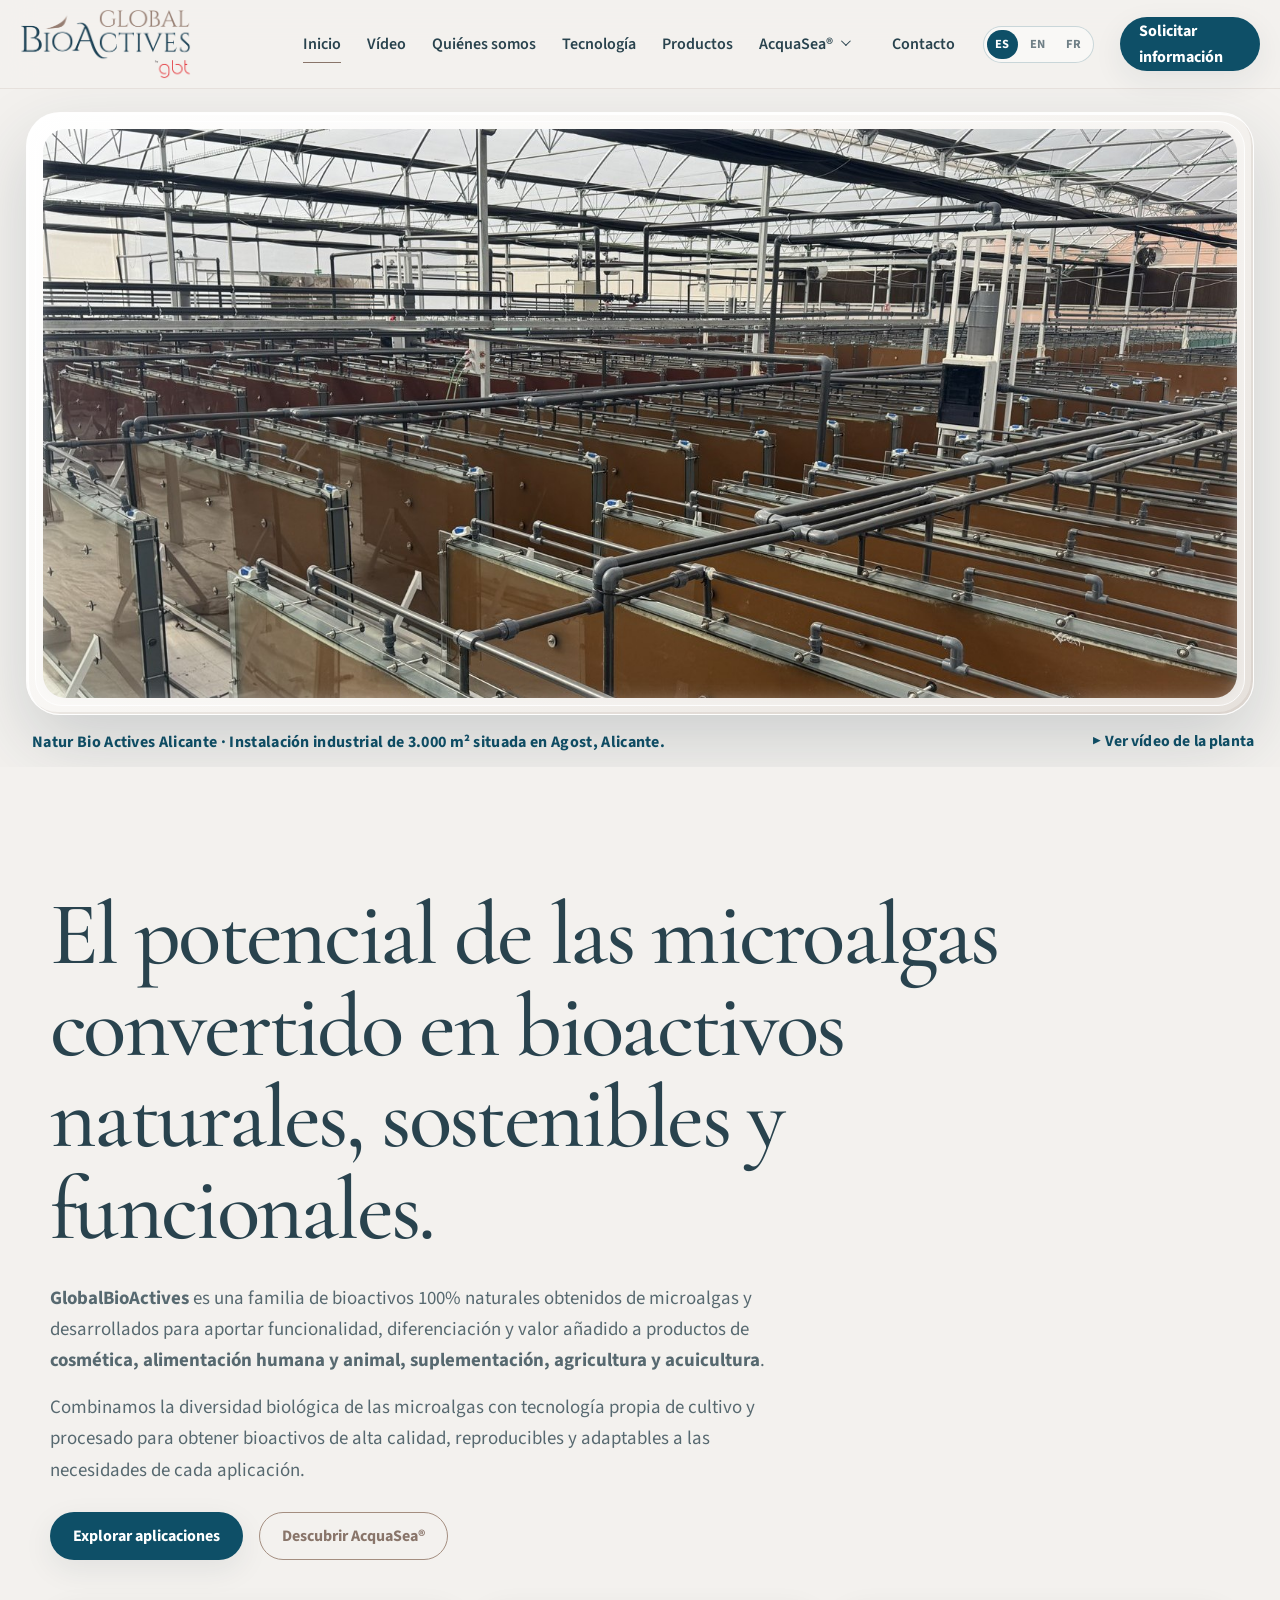
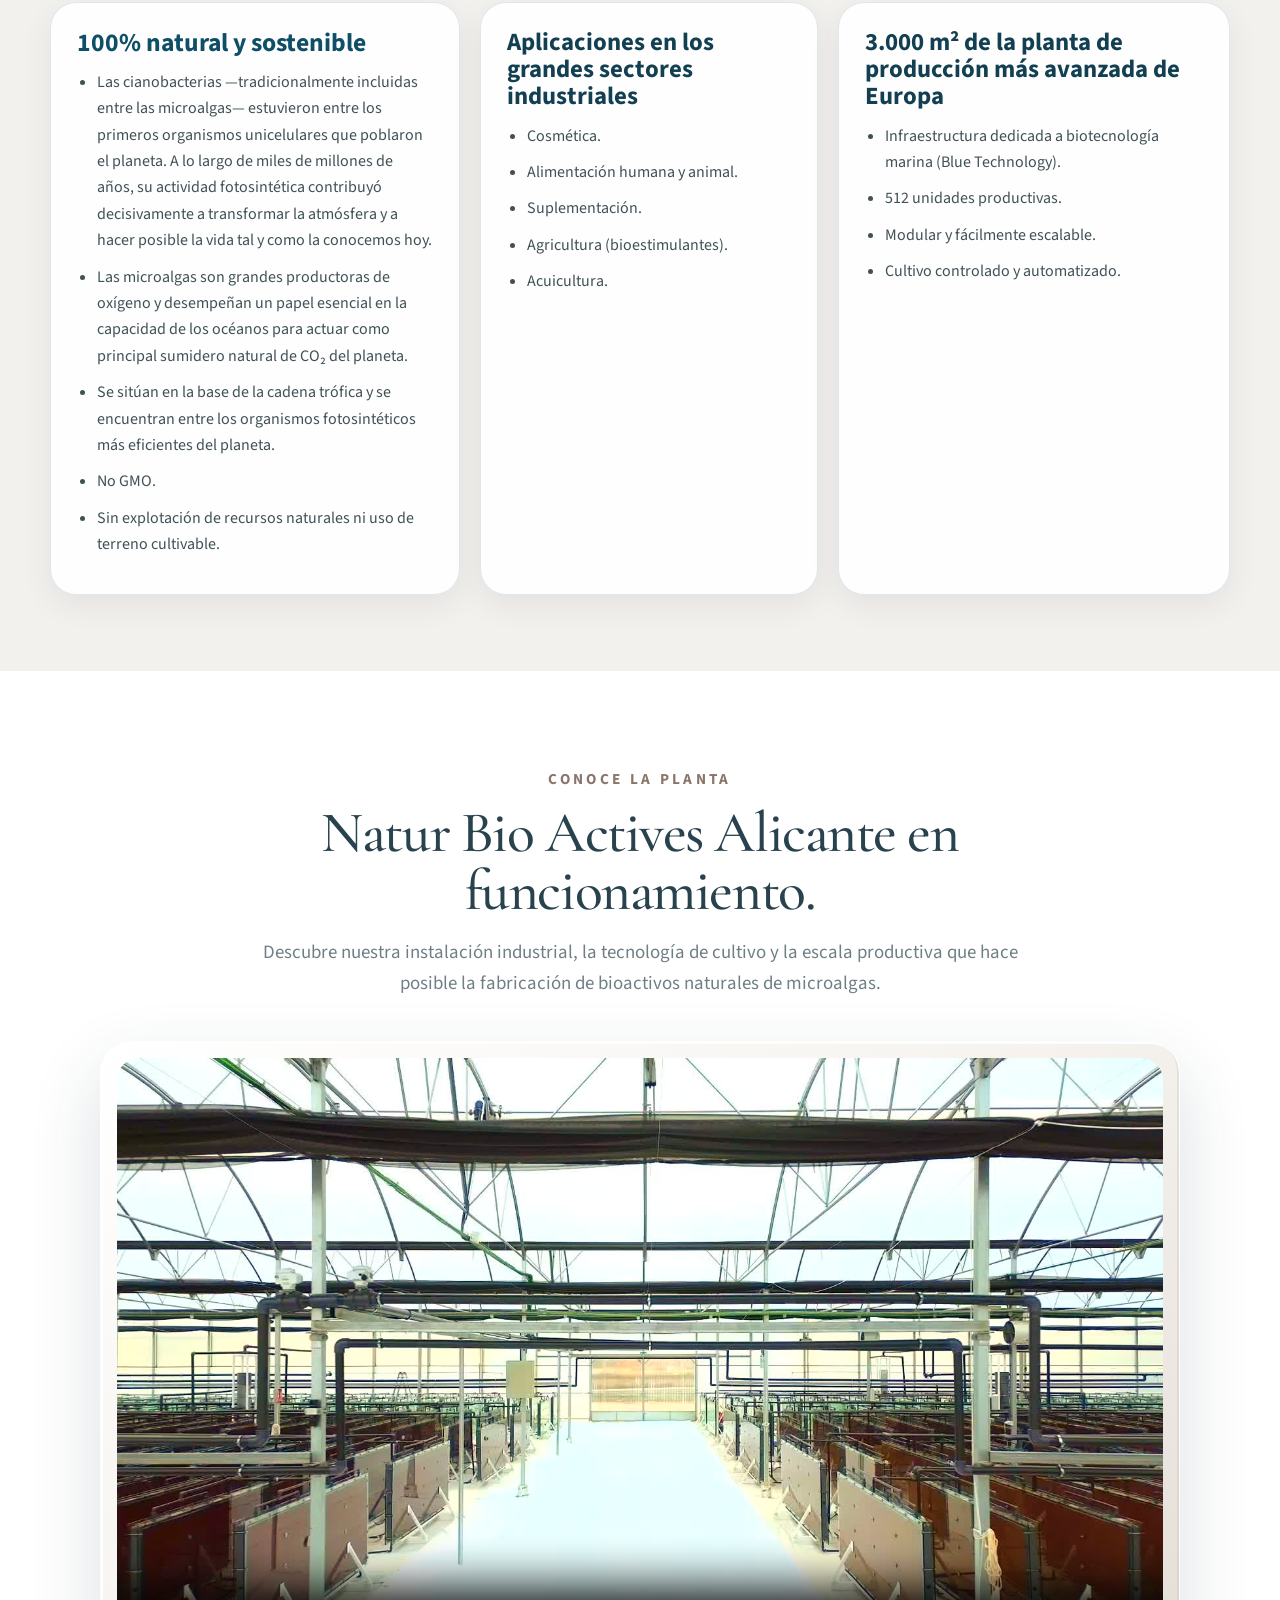
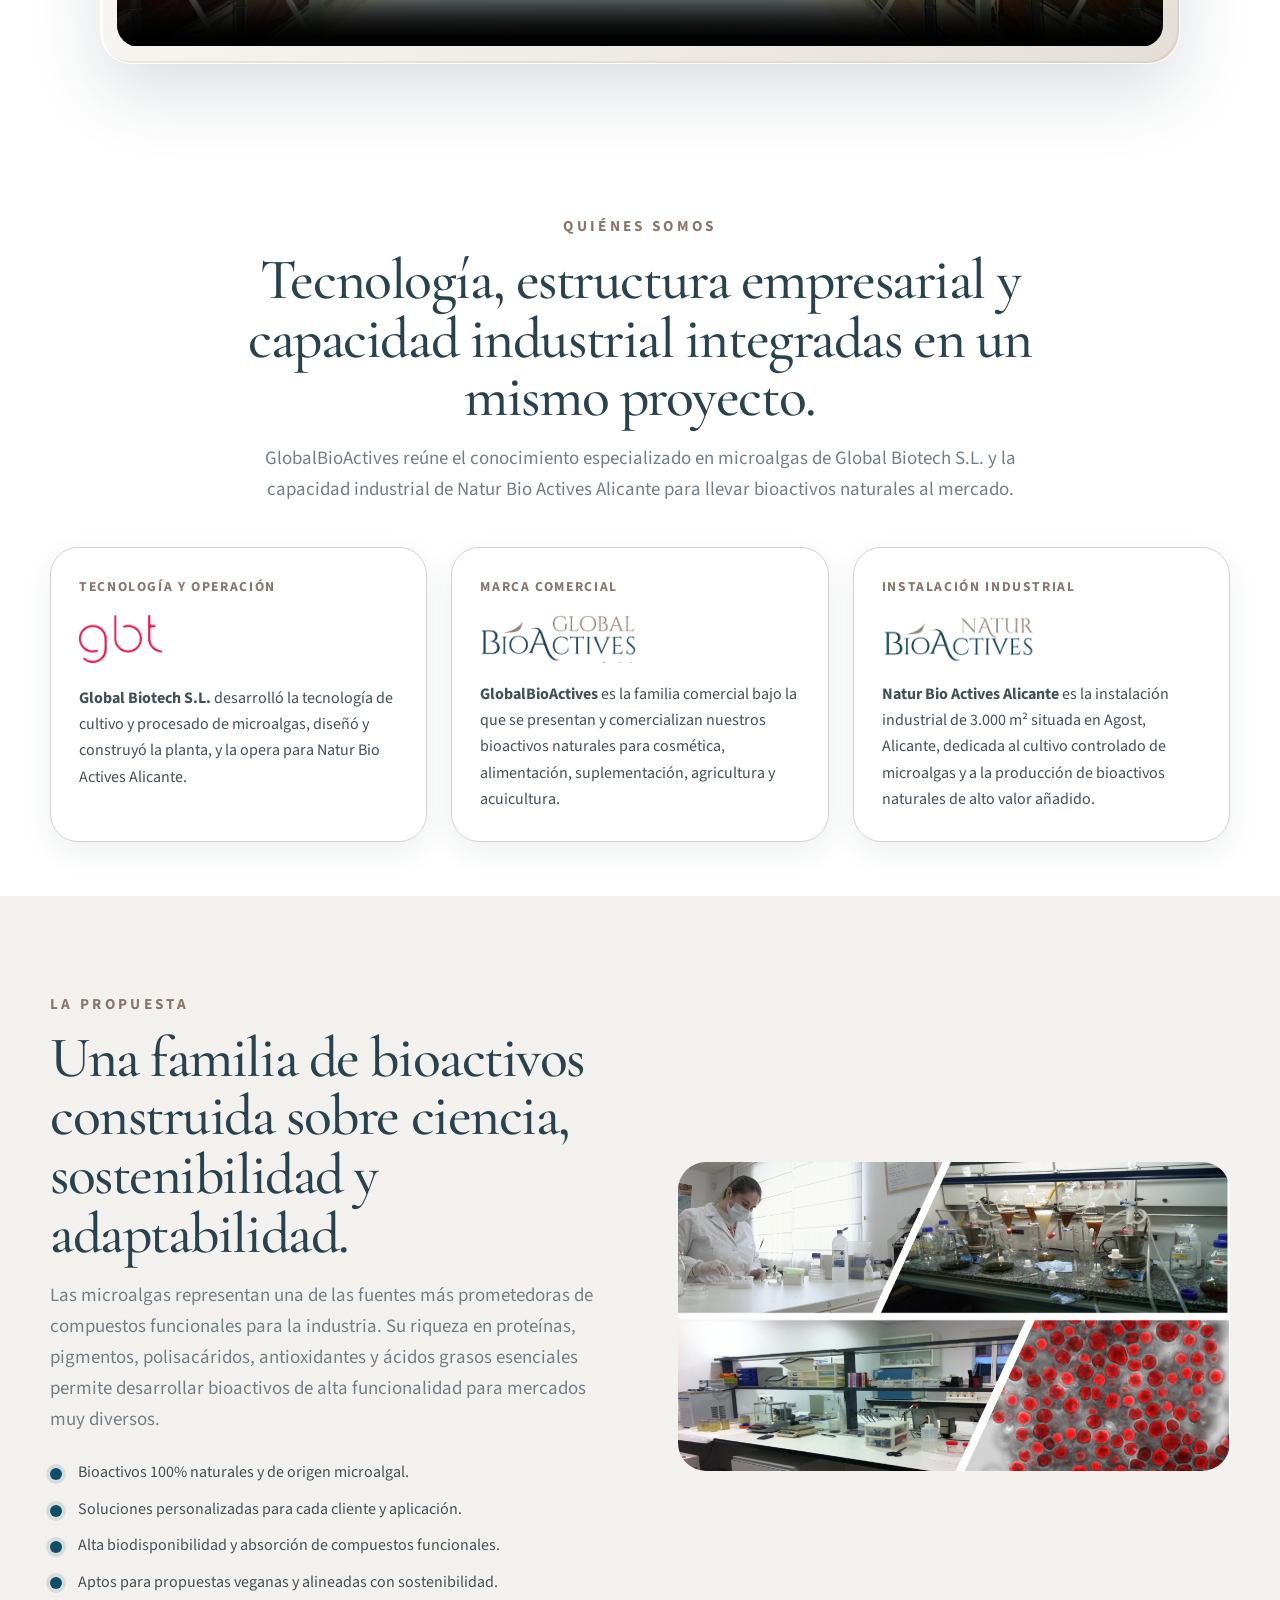
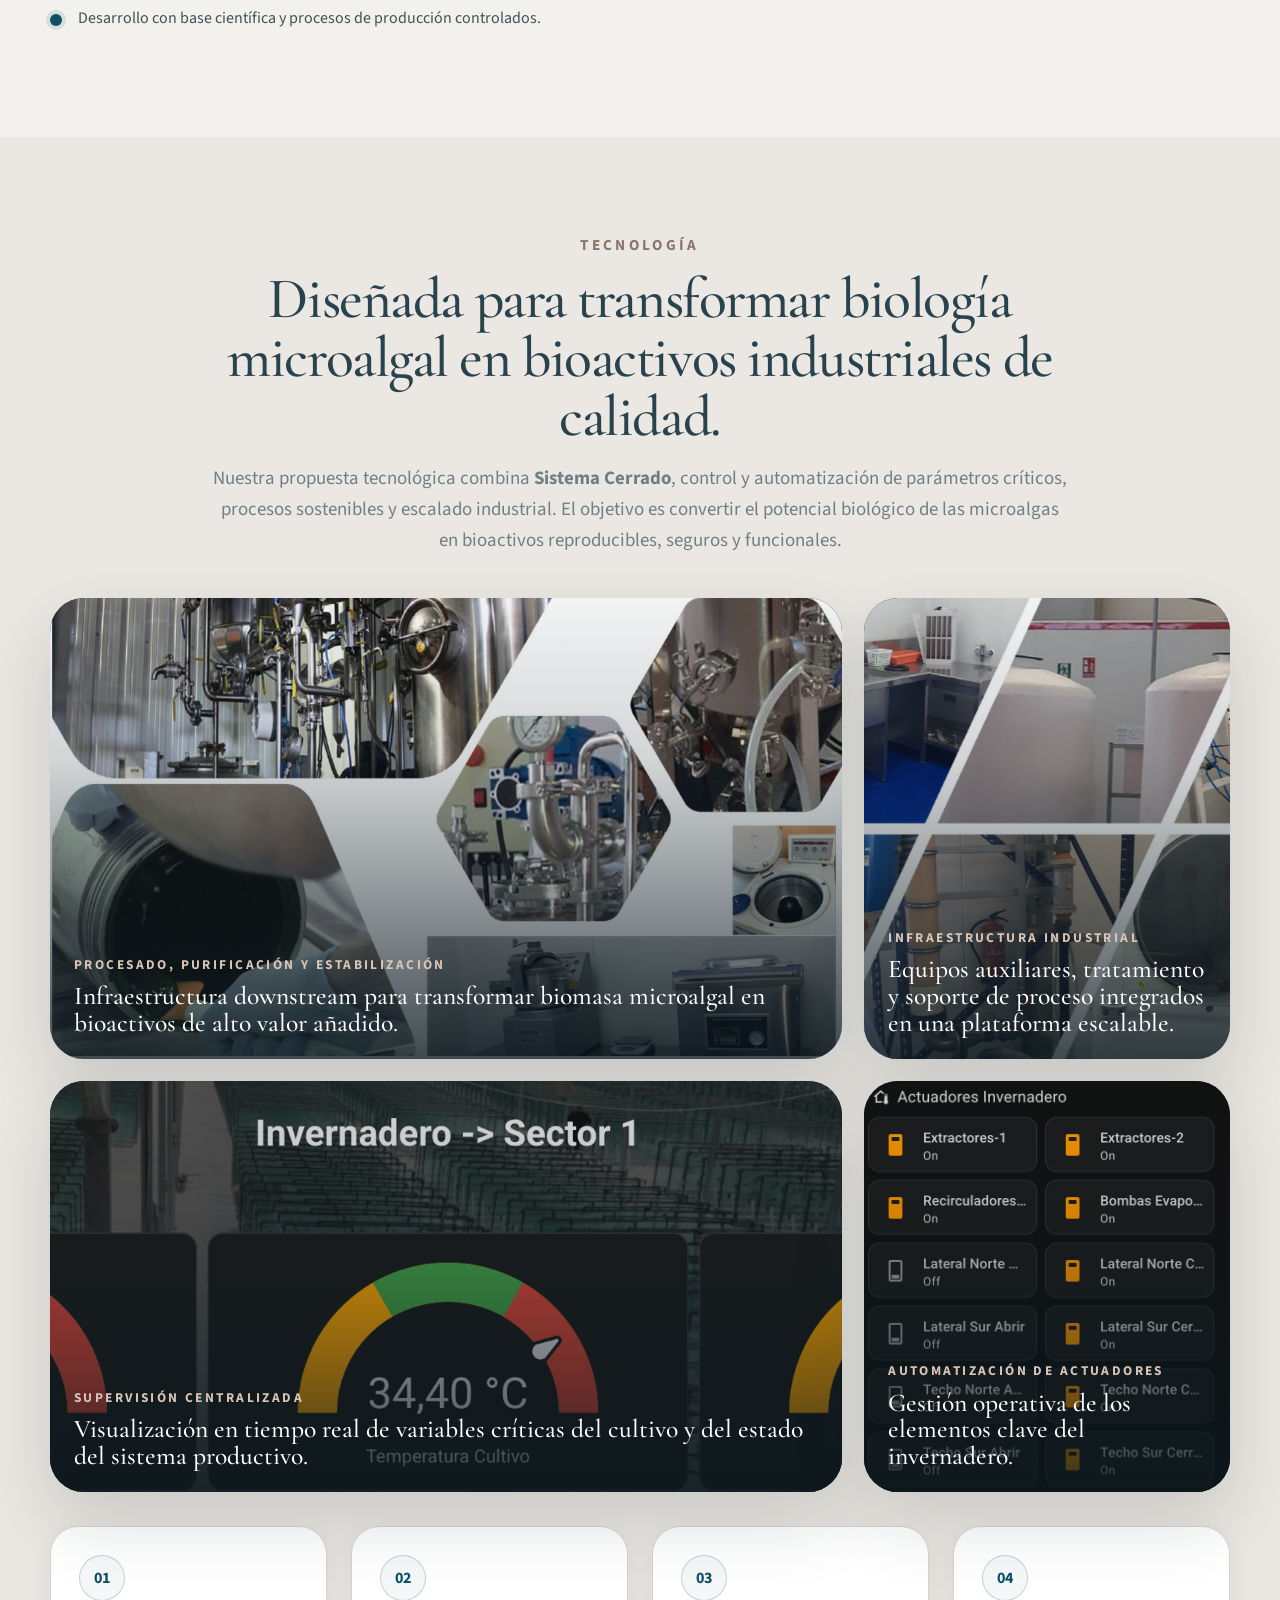
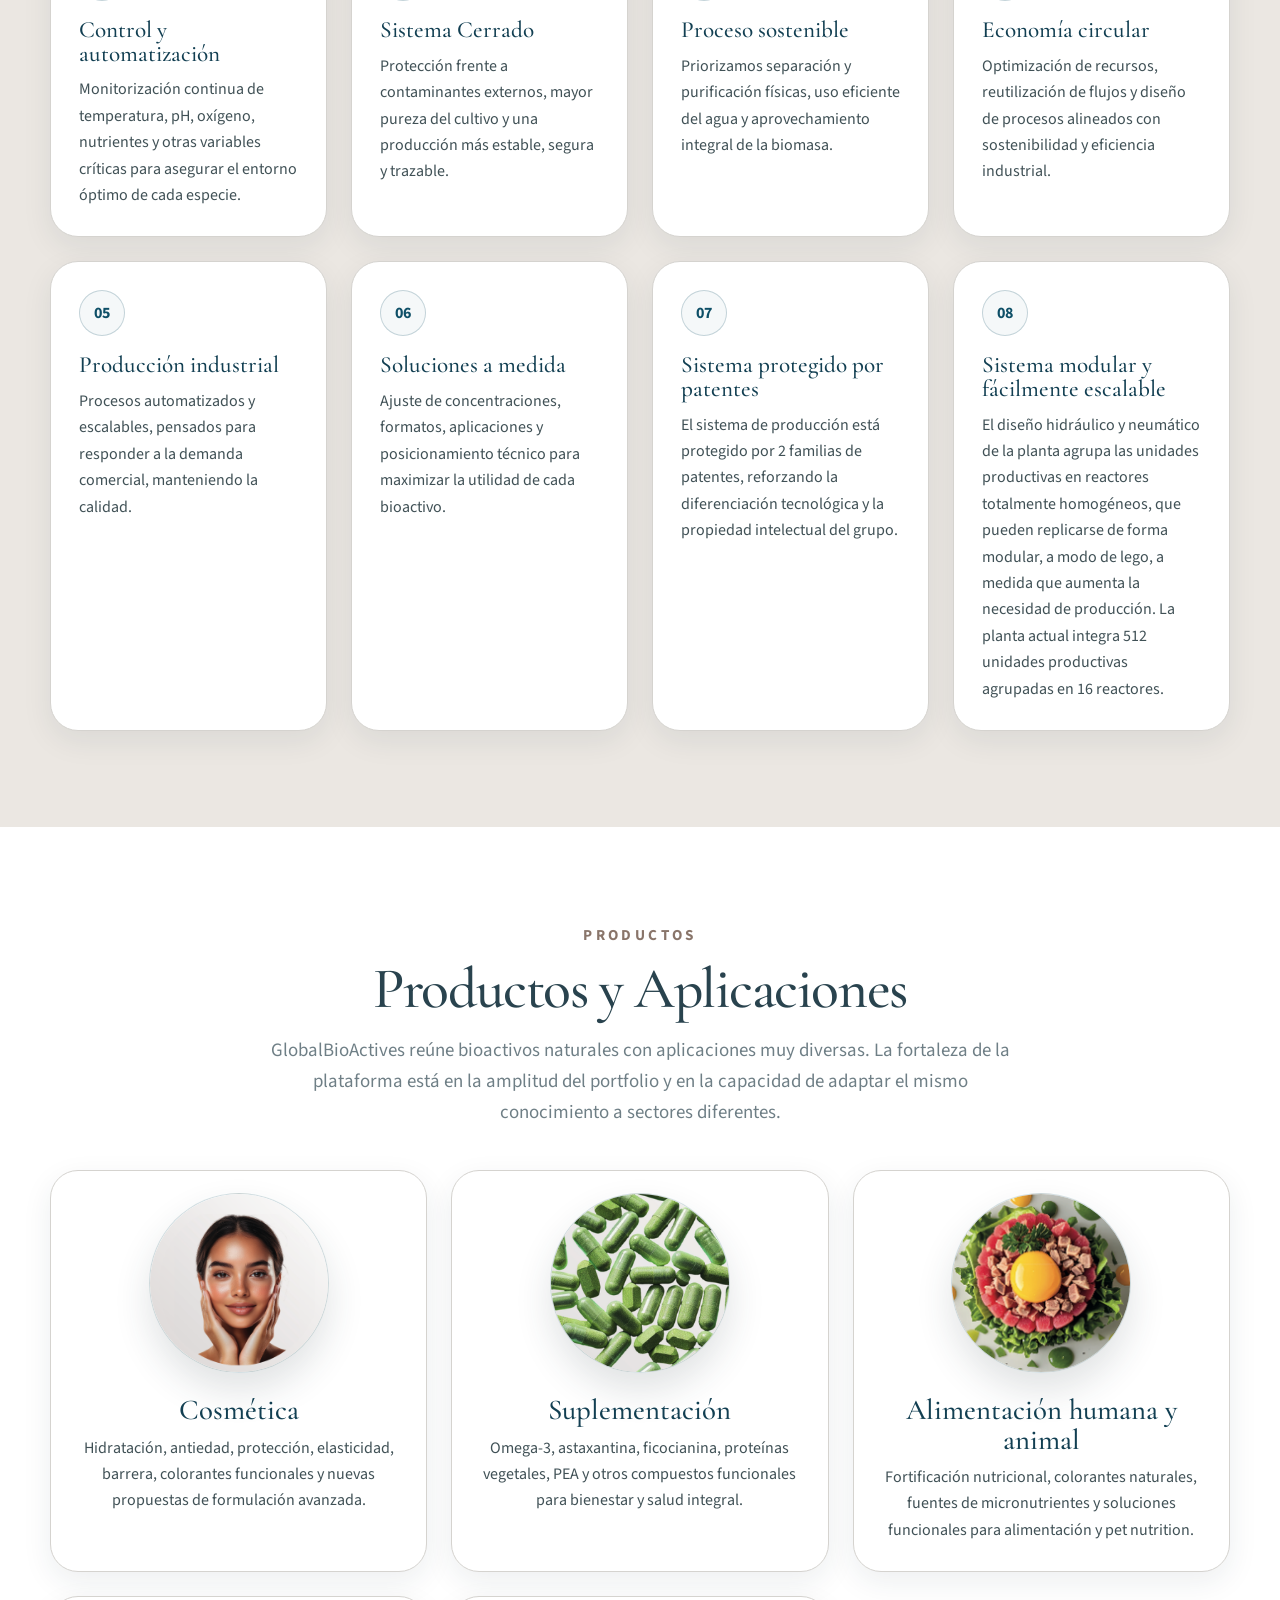
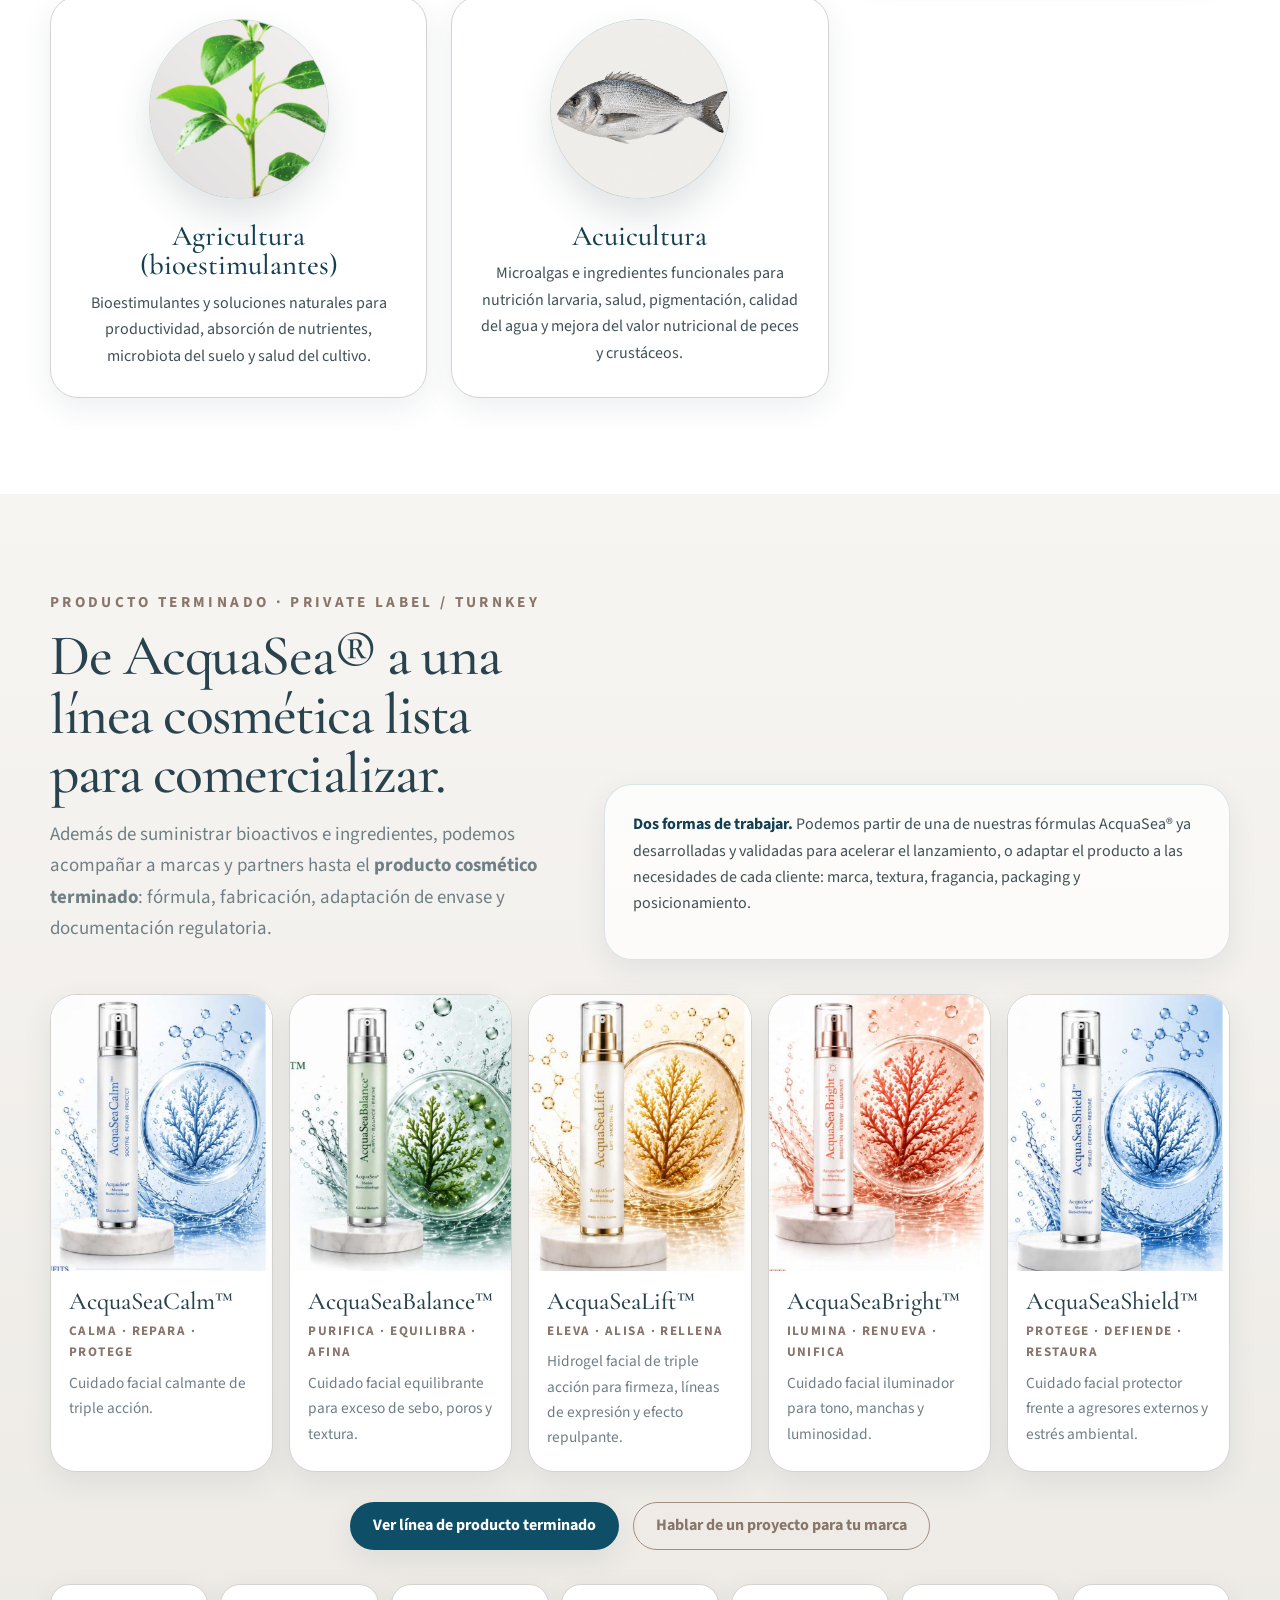
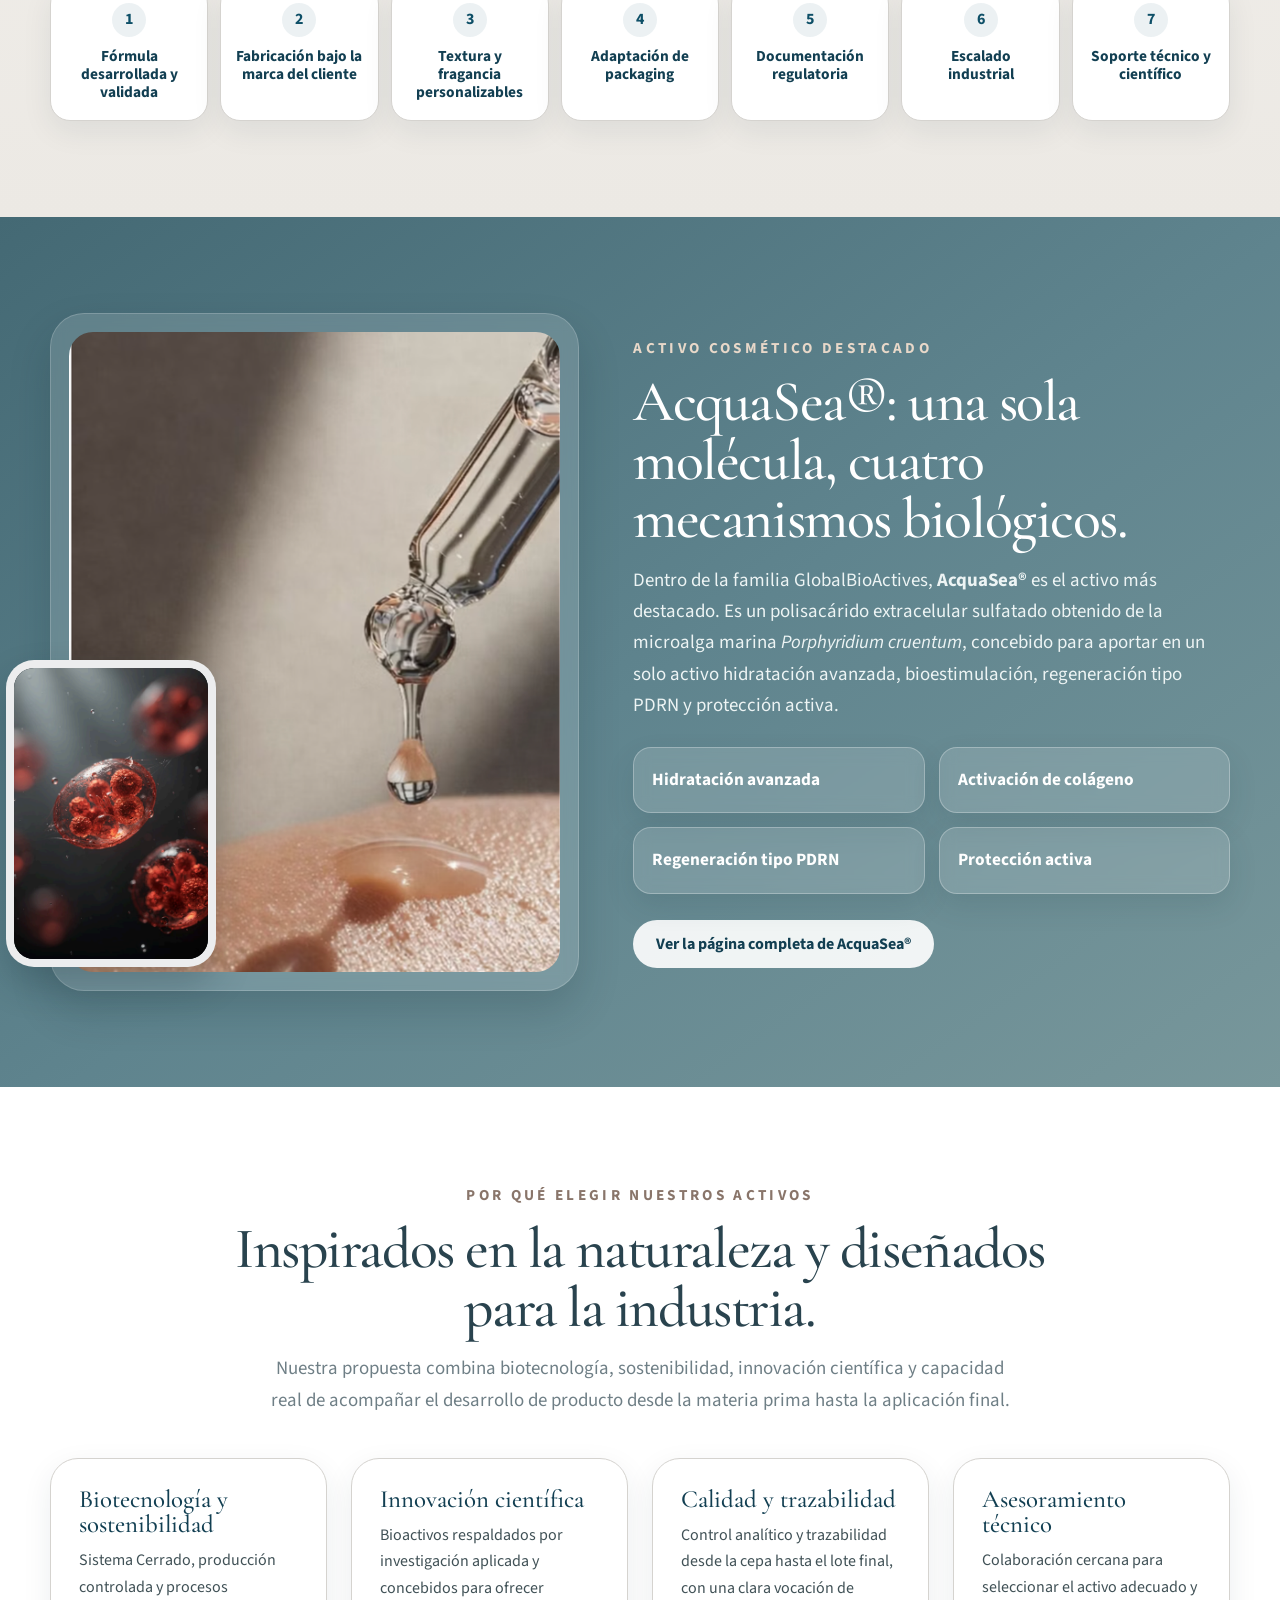
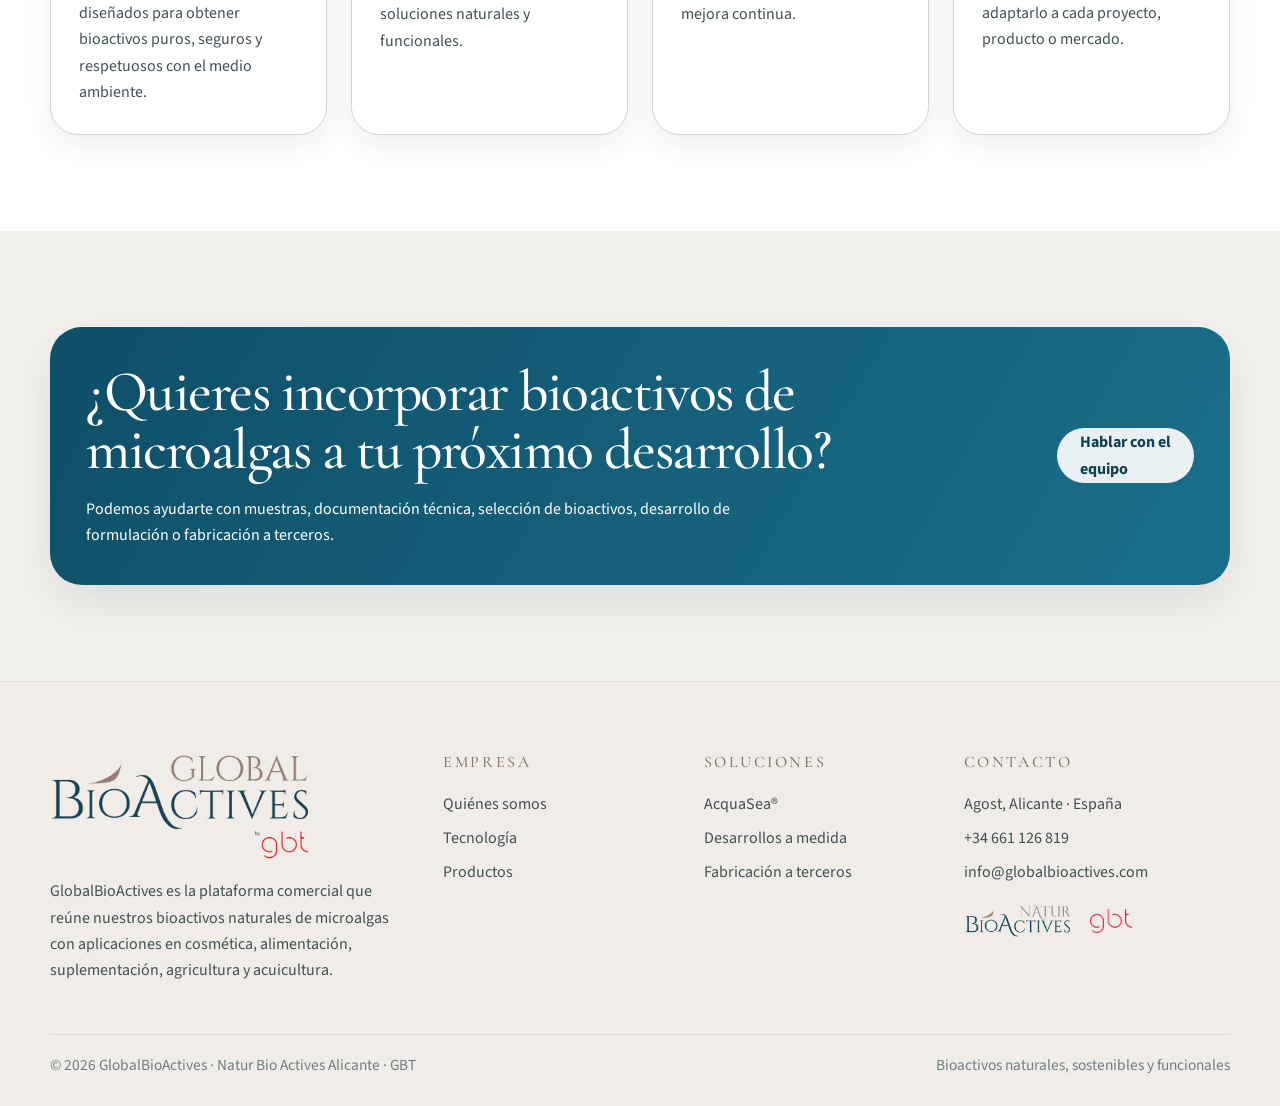
==== commit 18195e62: "Update website to v27." ====
--- a/index.html
+++ b/index.html
@@ -93,13 +93,13 @@
 <div class="section-head center">
 <div class="eyebrow">Quiénes somos</div>
 <h2>Tecnología, estructura empresarial y capacidad industrial integradas en un mismo proyecto.</h2>
-<p class="lead">GlobalBioActives nace de la integración de propiedad intelectual, conocimiento especializado en microalgas, capacidad de operación y una instalación industrial propia. La estructura se presenta de forma clara para mostrar el papel de cada entidad.</p>
-</div>
-<div class="brand-ecosystem four-up brand-ordered">
+<p class="lead">GlobalBioActives reúne el conocimiento especializado en microalgas de Global Biotech S.L. y la capacidad industrial de Natur Bio Actives Alicante para llevar bioactivos naturales al mercado.</p>
+</div>
+<div class="brand-ecosystem brand-ordered">
 <article class="brand-card">
-<div class="mini-label">Holding y propiedad intelectual</div>
-<div class="text-logo">NBA Biotech Limited</div>
-<p><strong>NBA Biotech Limited</strong> es la empresa madre y holding del grupo. En ella se encuentran las patentes y la propiedad intelectual, de ella dependen otras empresas y desde ella se coordinan las acciones del grupo.</p>
+<div class="mini-label">Tecnología y operación</div>
+<img alt="Global Biotech S.L." class="logo-gbt" src="assets/logo-gbt.png"/>
+<p><strong>Global Biotech S.L.</strong> desarrolló la tecnología de cultivo y procesado de microalgas, diseñó y construyó la planta, y la opera para Natur Bio Actives Alicante.</p>
 </article>
 <article class="brand-card">
 <div class="mini-label">Marca comercial</div>
@@ -110,11 +110,6 @@
 <div class="mini-label">Instalación industrial</div>
 <img alt="Natur BioActives" src="assets/logo-naturbioactives.png"/>
 <p><strong>Natur Bio Actives Alicante</strong> es la instalación industrial de 3.000 m² situada en Agost, Alicante, dedicada al cultivo controlado de microalgas y a la producción de bioactivos naturales de alto valor añadido.</p>
-</article>
-<article class="brand-card">
-<div class="mini-label">Tecnología y operación</div>
-<img alt="GBT" class="logo-gbt" src="assets/logo-gbt.png"/>
-<p><strong>Global Biotech S.L.</strong> es la empresa tecnológica que ha desarrollado la tecnología de cultivo y procesado, ha diseñado y construido la planta y la opera para NBA Biotech.</p>
 </article>
 </div>
 </div>
--- a/styles.css
+++ b/styles.css
@@ -164,7 +164,7 @@
 .footer-bottom{margin-top:34px;padding-top:18px;border-top:1px solid rgba(165,149,138,.24);display:flex;justify-content:space-between;gap:16px;flex-wrap:wrap;color:var(--muted);font-size:.96rem}
 
 @media (max-width: 1050px){
-  .hero-grid,.brand-ecosystem,.grid-4,.grid-3,.contact-layout,.footer-grid,.metric-grid,.stat-row{grid-template-columns:repeat(2,1fr)}
+  .hero-grid,.grid-4,.grid-3,.contact-layout,.footer-grid,.metric-grid,.stat-row{grid-template-columns:repeat(2,1fr)}
   .split,.split.reverse{grid-template-columns:1fr}
 }
 @media (max-width: 900px){
@@ -256,7 +256,6 @@
 .photo-caption{position:absolute;left:max(28px,calc((100vw - var(--max))/2));bottom:34px;background:rgba(243,241,238,.92);backdrop-filter:blur(10px);border-radius:20px;padding:18px 22px;box-shadow:var(--shadow);max-width:420px}
 .photo-caption span{display:block;text-transform:uppercase;letter-spacing:.16em;font-size:.82rem;color:var(--taupe-deep);font-weight:700;margin-bottom:5px}
 .photo-caption strong{font-family:"Cormorant Garamond",Georgia,serif;font-size:1.8rem;line-height:1.05;color:var(--teal-deep)}
-.brand-ecosystem.four-up{grid-template-columns:repeat(2,1fr)}
 .brand-card{min-height:285px}
 .brand-card img{max-width:100%}
 .image-frame img{min-height:420px}
@@ -273,7 +272,8 @@
   .hero-inner{padding:64px 0 56px}
   .hero-summary{grid-template-columns:1fr}
   .summary-card-wide{grid-column:auto}
-  .brand-ecosystem.four-up{grid-template-columns:1fr}
+  .brand-ecosystem.brand-ordered{grid-template-columns:1fr}
+  .brand-ordered .brand-card{min-height:0}
 }
 @media(max-width:600px){
   .logo img{width:175px;height:52px}
@@ -440,8 +440,14 @@
 .summary-card h3{font-size:1.55rem}
 .summary-card ul{margin:0;padding-left:20px}
 .summary-card li{margin:7px 0}
-.brand-ecosystem.brand-ordered .brand-card img{height:48px}
-.brand-ecosystem.brand-ordered .brand-card img.logo-gbt{height:22px;width:auto;max-width:140px}
+.brand-ordered .brand-card .mini-label{letter-spacing:.12em}
+.brand-ordered .brand-card img{
+  display:block;
+  height:48px;
+  width:100%;
+  max-width:220px;
+  object-position:left center;
+}
 #tecnologia .section-head .lead{max-width:950px}
 .applications-grid{display:grid;grid-template-columns:repeat(3,1fr);gap:24px}
 .app-card{text-align:center;padding-top:22px}
@@ -507,10 +513,9 @@
   object-position:center center;
   display:block;
 }
-.brand-card img.logo-gbt,
-.brand-ecosystem.brand-ordered .brand-card img.logo-gbt{
-  height:32px !important;
-  width:auto;
+.brand-ordered .brand-card img.logo-gbt{
+  height:48px;
+  width:100%;
   max-width:180px;
 }
 .logo-showcase img.logo-gbt,
